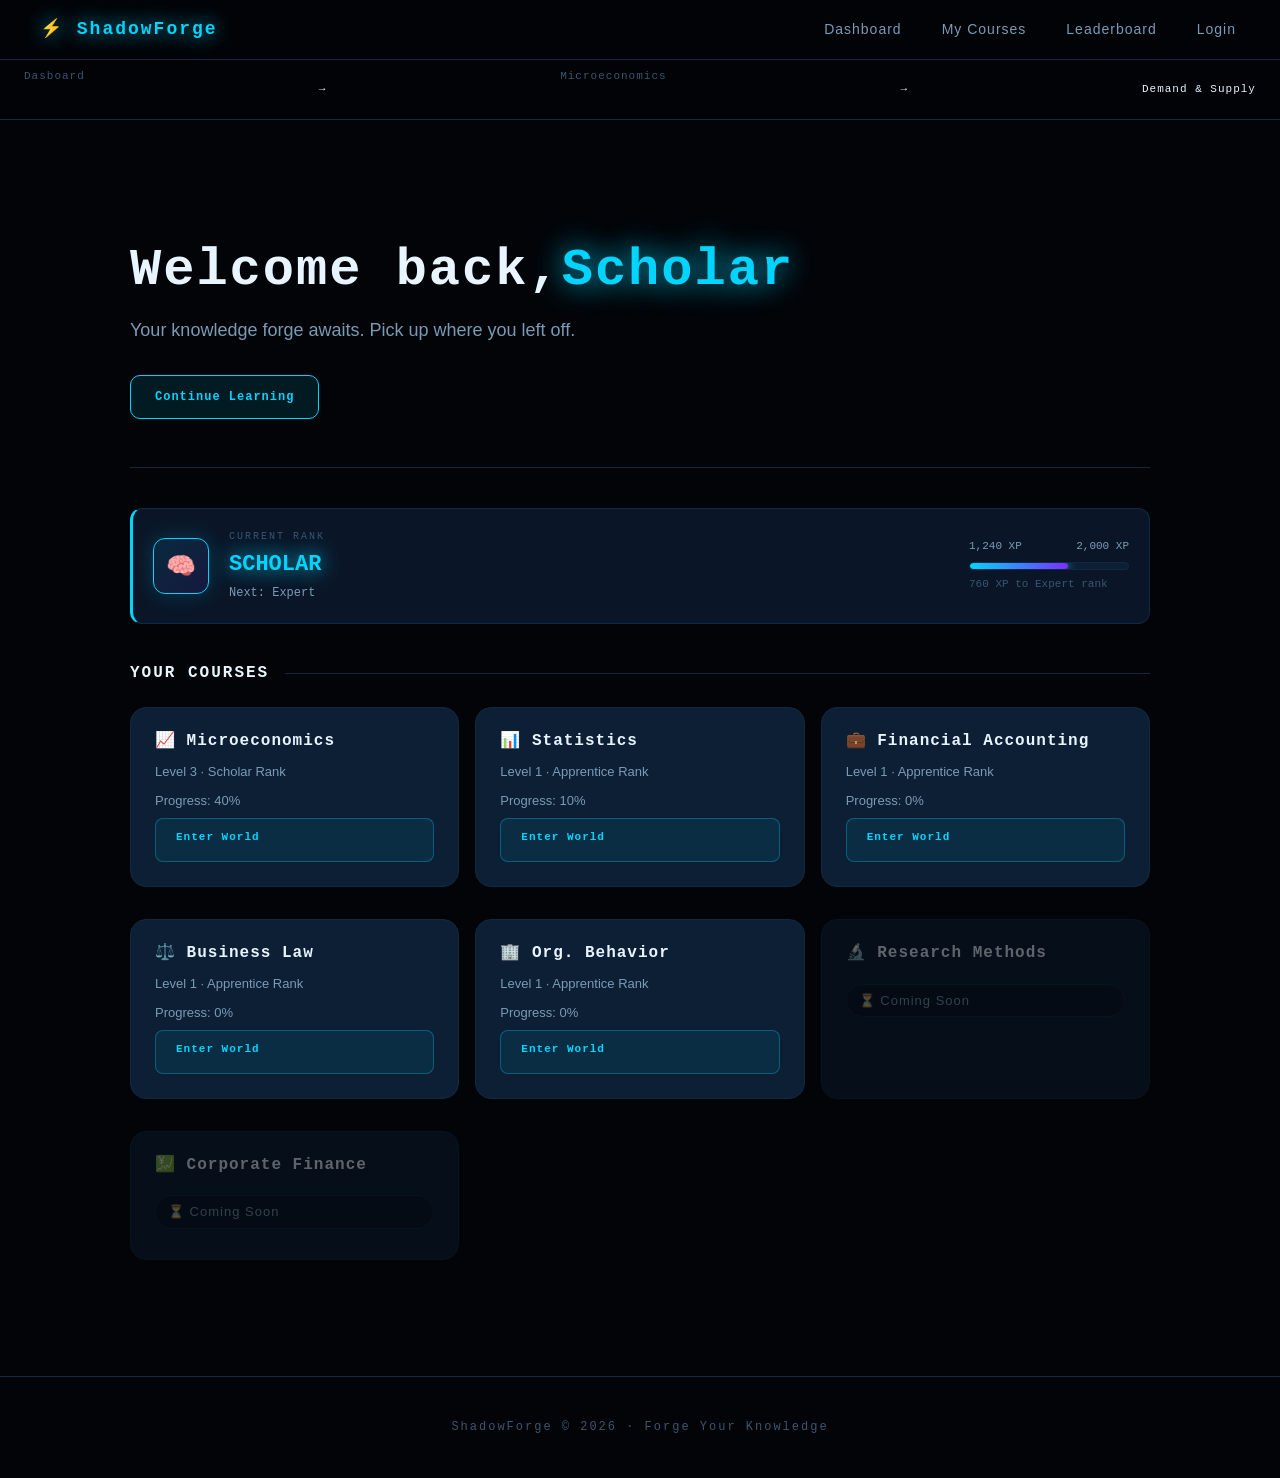
==== index.html @ 020b0cae "Day 15 - hamburger nav added to all main pages" ====
<!DOCTYPE html>
<html lang="en">

<head>
  <meta charset="UTF-8">
  <meta name="viewport" content="width=device-width, initial-scale=1.0">

  <!-- Page identity -->
  <title>Dashboard - ShadowForge</title>
  <meta name="description"
    content="ShadowForge - AI-powered gamified learning platform for university students. Earn XP,unlock topics, and master your subjects.">
  <meta name="author" content="King">

  <!-- Browser Styling -->
  <meta name="theme-color" content="#020408">
  <link rel="icon" type="image/x-icon" href="favicon.ico?v=2">

  <!-- Social Sharing -->
  <meta property="og:title" content="ShadowForge - Forge Your Knowledge">
  <meta property="og:description" content="AI-powered gamified learning platform for university students.">
  <meta property="og:type" content="website">
  <meta property="og:url" content="https://shadowforge.com">

  <meta property="twitter:card" content="summary_large_image">
  <meta property="twitter:title" content="ShadowForge - Forge Your Knowledge">
  <meta property="twitter:description" content="AI-powered gamified learning for university students">

  <!-- Stylesheet -->
  <link rel="stylesheet" href="css/style.css">

</head>

<body>

  <!-- Skip link - first thing in body, before nav -->
  <a href="#main-content" id="skip-link">Skip to main content</a>

  <!-- ===== NAVIGATION ===== -->
  <nav>
  <div id="logo">⚡ ShadowForge</div>

  <!-- Hamburger icon — visible on mobile only -->
  <div id="hamburger" aria-label="Open navigation menu">
    <span></span>
    <span></span>
    <span></span>
  </div>

  <!-- Nav links — hidden on mobile, visible on tablet+ -->
  <div id="nav-links">
    <a href="index.html">Dashboard</a>
    <a href="#">My Courses</a>
    <a href="leaderboard.html">Leaderboard</a>
    <a href="login.html">Login</a>
  </div>
</nav>
  <!-- ==== BREADCRUMB==== -->
  <nav id="breadcrumb">
    <a href="index.html">Dasboard</a>
    <span>→</span>
    <a href="#">Microeconomics</a>
    <span>→</span>
    <span>Demand & Supply</span>
  </nav>


  <!-- ===== MAIN CONTENT ===== -->
  <main id="main-content">

    <!-- Hero Section -->
    <section id="hero">
      <h1>Welcome back,<span>Scholar</span></h1>
      <p>Your knowledge forge awaits. Pick up where you left off.</p>
      <button>Continue Learning</button>
    </section>

    <!-- Add this inside <main> above the courses section -->
<div class="rank-card">
  <div class="rank-badge">🧠</div>
  <div class="rank-info">
    <div class="rank-label">Current Rank</div>
    <div class="rank-name">SCHOLAR</div>
    <div class="rank-next">Next: Expert</div>
  </div>
  <div class="xp-bar-wrap">
    <div class="xp-bar-label">
      <span>1,240 XP</span>
      <span>2,000 XP</span>
    </div>
    <div class="xp-bar">
      <div class="xp-fill" style="width: 62%"></div>
    </div>
    <div class="xp-hint">760 XP to Expert rank</div>
  </div>
</div>

    <!-- Courses Section -->
    <section id="courses">
  <div class="section-header">
    <h2>YOUR COURSES</h2>
    <div class="section-line"></div>
  </div>

  <div class="courses-grid">

    <div class="course-card" data-course-id="microeconomics">
      <h3>📈 Microeconomics</h3>
      <p>Level 3 · Scholar Rank</p>
      <p>Progress: 40%</p>
      <a href="topic.html">Enter World</a>
    </div>

    <div class="course-card" data-course-id="statistics">
      <h3>📊 Statistics</h3>
      <p>Level 1 · Apprentice Rank</p>
      <p>Progress: 10%</p>
      <a href="#">Enter World</a>
    </div>

    <div class="course-card" data-course-id="accounting">
      <h3>💼 Financial Accounting</h3>
      <p>Level 1 · Apprentice Rank</p>
      <p>Progress: 0%</p>
      <a href="#">Enter World</a>
    </div>

    <div class="course-card" data-course-id="law">
      <h3>⚖️ Business Law</h3>
      <p>Level 1 · Apprentice Rank</p>
      <p>Progress: 0%</p>
      <a href="#">Enter World</a>
    </div>

    <div class="course-card" data-course-id="org-behavior">
      <h3>🏢 Org. Behavior</h3>
      <p>Level 1 · Apprentice Rank</p>
      <p>Progress: 0%</p>
      <a href="#">Enter World</a>
    </div>

    <div class="course-card coming-soon">
      <h3>🔬 Research Methods</h3>
      <p class="coming-soon-badge">⏳ Coming Soon</p>
    </div>

    <div class="course-card coming-soon">
      <h3>💹 Corporate Finance</h3>
      <p class="coming-soon-badge">⏳ Coming Soon</p>
    </div>

  </div>
</section>

    

  </main>

  <!-- ===== FOOTER ===== -->
  <footer>
    <p>ShadowForge &copy; 2026 · Forge Your Knowledge</p>
  </footer>

</body>

</html>
---- css/style.css ----
/* ============================================
   SHADOWFORGE — MAIN STYLESHEET
   Cleaned Version
   ============================================ */


/* ── DESIGN TOKENS ── */
:root {

    /* Backgrounds */
    --bg-void: #020408;
    --bg-deep: #060d14;
    --bg-surface: #0a1628;
    --bg-card: #0d1f35;
    --bg-card-hover: #112540;


    /* Neon Accent Colors */
    --neon-cyan: #00d4ff;
    --neon-purple: #7b2fff;
    --neon-gold: #ffd700;
    --neon-green: #00ff88;
    --neon-red: #ff3366;


    /* Text Colors */
    --text-primary: #e8f4ff;
    --text-secondary: #7a9bb5;
    --text-dim: #3a5570;


    /* Borders */
    --border-dim: #0f2a40;


    /* Typography */
    --font-display: 'Orbitron', monospace;
    --font-body: 'Rajdhani', sans-serif;


    /* Spacing */
    --space-sm: 8px;
    --space-md: 16px;
    --space-lg: 24px;
    --space-xl: 40px;

}


/* ── RESET & BASE ── */

* {
    margin: 0;
    padding: 0;
    box-sizing: border-box;
}


html {
    scroll-behavior: smooth;
}


body {

    background: var(--bg-void);
    color: var(--text-primary);

    font-family: var(--font-body);
    font-size: 16px;

    line-height: 1.6;

    min-height: 100vh;

}


/* ── GOOGLE FONTS ── */

@import url('https://fonts.googleapis.com/css2?family=Orbitron:wght@400;600;700;900&family=Rajdhani:wght@300;400;500;600&display=swap'
);



/* ── TYPOGRAPHY ── */


h1,
h2,
h3,
h4,
h5,
h6 {

    font-family: var(--font-display);

    font-weight: 700;

    line-height: 1.2;

    color: var(--text-primary);

}


h1 {
    font-size: clamp(24px, 5vw, 42px);
}


h2 {
    font-size: clamp(18px, 4vw, 28px);
}


h3 {
    font-size: clamp(14px, 3vw, 20px);
}



p {

    color: var(--text-secondary);

    font-size: clamp(14px, 2.5vw, 16px);

    line-height: 1.8;

}



a {

    color: var(--neon-cyan);

    text-decoration: none;

    transition: opacity .2s ease;

}


a:hover {

    opacity: .8;

}





/* ── NAVIGATION FLEXBOX ── */


nav {

    display: flex;

    align-items: center;

    justify-content: space-between;


    padding: 0 var(--space-md);

    height: 60px;


    background: rgba(2, 4, 8, .95);

    backdrop-filter: blur(20px);


    border-bottom: 1px solid var(--border-dim);


    position: sticky;

    top: 0;

    z-index: 100;

}



#logo {

    font-family: var(--font-display);

    font-size: clamp(14px, 4vw, 18px);

    font-weight: 900;


    color: var(--neon-cyan);


    text-shadow: 0 0 20px var(--neon-cyan);


    letter-spacing: 2px;


    cursor: pointer;

}




#nav-links {

    display: flex;

    align-items: center;

    gap: var(--space-md);

}



#nav-links a {


    color: var(--text-secondary);


    font-family: var(--font-body);


    font-size: 14px;


    letter-spacing: 1px;


    transition: color .2s ease;

}



#nav-links a:hover {

    color: var(--neon-cyan);

}





/* ── MAIN LAYOUT ── */


main {

    max-width: 900px;

    margin: 0 auto;

    padding: var(--space-xl) var(--space-md);

}






/* ── HERO SECTION FLEXBOX ── */


#hero {


    display: flex;

    flex-direction: column;

    align-items: flex-start;


    padding: 60px 0 40px;


    border-bottom: 1px solid var(--border-dim);


    margin-bottom: 40px;


}



#hero h1 {


    font-size: clamp(28px, 6vw, 52px);


    font-weight: 900;


    margin-bottom: 12px;


    letter-spacing: 2px;


}



#hero h1 span {


    color: var(--neon-cyan);


    text-shadow: 0 0 30px var(--neon-cyan);


}



#hero p {


    font-size: clamp(15px, 3vw, 18px);


    color: var(--text-secondary);


    margin-bottom: 28px;


    max-width: 500px;


}

/* ── BUTTONS ── */


button,
.btn {

    display: inline-flex;

    align-items: center;

    justify-content: center;


    gap: var(--space-sm);


    background: rgba(0, 212, 255, 0.1);


    border: 1px solid var(--neon-cyan);


    border-radius: 10px;


    padding: 12px 24px;


    font-family: var(--font-display);


    font-size: clamp(10px, 2.5vw, 12px);


    font-weight: 700;


    color: var(--neon-cyan);


    cursor: pointer;


    letter-spacing: 1px;


    transition: all .25s ease;

}



button:hover,
.btn:hover {


    background: rgba(0, 212, 255, 0.2);


    box-shadow: 0 0 20px rgba(0, 212, 255, .3);


    transform: translateY(-2px);

}





/* ── COURSES SECTION ── */


#courses {


    margin-top: 40px;


}



.section-header {


    display: flex;


    align-items: center;


    gap: 16px;


    margin-bottom: 24px;


}



.section-header h2 {


    font-size: clamp(13px, 3vw, 16px);


    letter-spacing: 2px;


    white-space: nowrap;


    color: var(--text-primary);


}



.section-line {


    flex: 1;


    height: 1px;


    background: var(--border-dim);


}





/* ── COURSES GRID FLEXBOX ── */


.courses-grid {


    display: flex;


    flex-wrap: wrap;


    gap: 16px;


}





/* ── COURSE CARD ── */


.course-card {


    flex: 1;


    min-width: 260px;


    background: var(--bg-card);


    border: 1px solid var(--border-dim);


    border-radius: 16px;


    padding: 24px;


    margin-bottom: 16px;


    transition: all .3s ease;


    cursor: pointer;


    position: relative;


    overflow: hidden;


    display: flex;


    flex-direction: column;


}





/* Top glow line effect */


.course-card::before {


    content: '';


    position: absolute;


    top: 0;


    left: 0;


    right: 0;


    height: 2px;


    background: linear-gradient(90deg,

            transparent,

            var(--neon-cyan),

            transparent);


    opacity: 0;


    transition: opacity .3s ease;


}



.course-card:hover::before {


    opacity: 1;


}



.course-card:hover {


    background: var(--bg-card-hover);


    border-color: rgba(0, 212, 255, .4);


    transform: translateY(-4px);


    box-shadow:


        0 12px 40px rgba(0, 212, 255, .1),

        0 0 0 1px rgba(0, 212, 255, .1);


}




.course-card h3 {


    font-size: clamp(13px, 3vw, 16px);


    font-weight: 700;


    letter-spacing: 1px;


    margin-bottom: 8px;


    color: var(--text-primary);


}



.course-card p {


    font-size: 13px;


    color: var(--text-secondary);


    margin-bottom: 6px;


    font-family: var(--font-body);


}





/* Pushes button to bottom of card */


.course-card a {


    display: inline-block;


    margin-top: auto;


    padding: 10px 20px;


    background: rgba(0, 212, 255, .08);


    border: 1px solid rgba(0, 212, 255, .3);


    border-radius: 8px;


    font-family: var(--font-display);


    font-size: 11px;


    font-weight: 700;


    color: var(--neon-cyan);


    letter-spacing: 1px;


    transition: all .2s ease;


}



.course-card a:hover {


    background: rgba(0, 212, 255, .15);


    box-shadow: 0 0 15px rgba(0, 212, 255, .3);


}





/* ── COMING SOON CARD ── */


.course-card.coming-soon {


    opacity: .4;


    cursor: default;


    pointer-events: none;


}



.coming-soon-badge {


    display: inline-flex;


    align-items: center;


    gap: 6px;


    background: var(--bg-surface);


    border: 1px solid var(--border-dim);


    border-radius: 20px;


    padding: 4px 12px;


    font-size: 10px;


    font-family: var(--font-display);


    color: var(--text-dim);


    letter-spacing: 1px;


    margin-top: 12px;


}





/* ── SKIP LINK ── */


#skip-link {


    position: absolute;


    top: -100px;


    left: 0;


    background: var(--neon-cyan);


    color: var(--bg-void);


    padding: var(--space-sm) var(--space-md);


    font-weight: 700;


    z-index: 9999;


    transition: top .2s;


}



#skip-link:focus {


    top: 0;


}





/* ── BREADCRUMB FLEXBOX ── */


#breadcrumb {


    display: flex;


    align-items: center;


    gap: 8px;


    padding: 14px 24px;


    border-bottom: 1px solid var(--border-dim);


    font-size: 11px;


    font-family: var(--font-display);


    letter-spacing: 1px;


}



#breadcrumb a {


    color: var(--text-dim);


    transition: color .2s;


}



#breadcrumb a:hover {


    color: var(--neon-cyan);


}



#breadcrumb span {


    color: var(--text-primary);


}



/* ── FOOTER FLEXBOX ── */


footer {


    display: flex;


    align-items: center;


    justify-content: center;


    padding: 40px 24px;


    margin-top: 60px;


    border-top: 1px solid var(--border-dim);


}



footer p {


    font-size: 12px;


    color: var(--text-dim);


    font-family: var(--font-display);


    letter-spacing: 2px;


}





/* ── AUTH PAGES — LOGIN AND SIGNUP ── */


#auth-main {


    display: flex;


    align-items: center;


    justify-content: center;


    min-height: calc(100vh - 120px);


    padding: 40px 20px;


}





#login-box,
#signup-box {


    width: 100%;


    max-width: 420px;


    background: var(--bg-card);


    border: 1px solid var(--border-dim);


    border-radius: 20px;


    padding: 40px;


}





#login-heading,
#signup-heading {


    margin-bottom: 32px;


}





#login-heading h1,
#signup-heading h1 {


    font-size: clamp(20px, 4vw, 28px);


    margin-bottom: 8px;


}





/* ── FORM STRUCTURE ── */


.form-group {


    display: flex;


    flex-direction: column;


    gap: 6px;


    margin-bottom: 20px;


}





.form-group label {


    font-family: var(--font-display);


    font-size: 11px;


    letter-spacing: 1px;


    color: var(--text-secondary);


    text-transform: uppercase;


}





.form-group input,
.form-group select {


    background: var(--bg-surface);


    border: 1px solid var(--border-dim);


    border-radius: 8px;


    padding: 12px 16px;


    color: var(--text-primary);


    font-family: var(--font-body);


    font-size: 15px;


    transition: border-color .2s ease;


    width: 100%;


}





.form-group input:focus,
.form-group select:focus {


    outline: none;


    border-color: var(--neon-cyan);


    box-shadow: 0 0 0 3px rgba(0, 212, 255, .1);


}





.form-group input::placeholder {


    color: var(--text-dim);


}





#auth-switch {


    text-align: center;


    margin-top: 24px;


    font-size: 14px;


    color: var(--text-secondary);


}





/* ── LEADERBOARD PAGE HEADER ── */


#page-header {


    display: flex;


    flex-direction: column;


    gap: 8px;


    margin-bottom: 40px;


    padding-bottom: 24px;


    border-bottom: 1px solid var(--border-dim);


}





/* ── LEADERBOARD FILTERS ── */


#leaderboard-filters form {


    display: flex;


    align-items: flex-end;


    gap: 16px;


    flex-wrap: wrap;


    margin-bottom: 40px;


}








#leaderboard-filters .form-group {


    margin-bottom: 0;


}


/* ══════════════════════════════════════════
   TOPIC PAGE
══════════════════════════════════════════ */

/* Topic Header */
#topic-header {
    display: flex;
    flex-direction: column;
    gap: 8px;
    padding: 40px 0 24px;
    border-bottom: 1px solid var(--border-dim);
    margin-bottom: 32px;
}

#topic-header h1 {
    font-size: clamp(22px, 5vw, 36px);
    font-weight: 900;
    letter-spacing: 1px;
}

#topic-header p {
    color: var(--text-secondary);
    font-size: 15px;
}

/* XP Badge */
.xp-badge {
    display: inline-flex;
    align-items: center;
    gap: 6px;
    background: rgba(255, 215, 0, 0.1);
    border: 1px solid rgba(255, 215, 0, 0.3);
    border-radius: 20px;
    padding: 4px 14px;
    font-family: var(--font-display);
    font-size: 11px;
    color: var(--neon-gold);
    letter-spacing: 1px;
    width: fit-content;
}

/* Mode Tabs */
#mode-tabs {
    display: flex;
    gap: 4px;
    background: var(--bg-surface);
    border: 1px solid var(--border-dim);
    border-radius: 12px;
    padding: 4px;
    margin-bottom: 28px;
}

#mode-tabs button,
#mode-tabs a {
    flex: 1;
    padding: 10px 8px;
    border-radius: 8px;
    border: none;
    background: transparent;
    color: var(--text-secondary);
    font-family: var(--font-display);
    font-size: clamp(9px, 2.5vw, 11px);
    font-weight: 700;
    cursor: pointer;
    transition: all 0.25s ease;
    letter-spacing: 0.5px;
    text-transform: uppercase;
    text-align: center;
    text-decoration: none;
    display: flex;
    align-items: center;
    justify-content: center;
}

#mode-tabs button:hover,
#mode-tabs a:hover {
    color: var(--text-primary);
}

#mode-tabs button.active {
    background: var(--bg-card);
    color: var(--neon-cyan);
    box-shadow: 0 0 15px rgba(0, 212, 255, 0.15);
}

/* Story Mode */
#story-mode {
    display: flex;
    flex-direction: column;
    gap: 20px;
}

.story-card {
    background: var(--bg-card);
    border: 1px solid var(--border-dim);
    border-radius: 16px;
    padding: 28px;
    line-height: 1.9;
}

.story-scene {
    font-family: var(--font-display);
    font-size: 10px;
    color: var(--neon-purple);
    letter-spacing: 3px;
    text-transform: uppercase;
    margin-bottom: 14px;
}

.story-text {
    font-size: clamp(15px, 3vw, 17px);
    color: var(--text-primary);
    line-height: 1.9;
}

/* Exam Mode */
#exam-mode {
    display: flex;
    flex-direction: column;
    gap: 20px;
}

.exam-section {
    background: var(--bg-card);
    border: 1px solid var(--border-dim);
    border-radius: 16px;
    padding: 24px;
}

.exam-section h2 {
    font-size: 13px;
    color: var(--neon-cyan);
    letter-spacing: 2px;
    text-transform: uppercase;
    margin-bottom: 18px;
    padding-bottom: 12px;
    border-bottom: 1px solid var(--border-dim);
}

.definition-block {
    background: var(--bg-surface);
    border-left: 3px solid var(--neon-cyan);
    border-radius: 0 8px 8px 0;
    padding: 14px 16px;
    margin-bottom: 14px;
}

.definition-block dt {
    font-family: var(--font-display);
    font-size: 13px;
    font-weight: 700;
    color: var(--text-primary);
    margin-bottom: 6px;
}

.definition-block dd {
    font-size: 14px;
    color: var(--text-secondary);
    line-height: 1.7;
    margin-left: 0;
}

/* Topic Navigation */
#topic-navigation {
    display: flex;
    align-items: center;
    justify-content: space-between;
    padding: 24px 0;
    margin-top: 40px;
    border-top: 1px solid var(--border-dim);
}

#topic-navigation a {
    display: inline-flex;
    align-items: center;
    gap: 8px;
    font-family: var(--font-display);
    font-size: 11px;
    letter-spacing: 1px;
    color: var(--text-secondary);
    transition: color 0.2s;
}

#topic-navigation a:hover {
    color: var(--neon-cyan);
}

/* ══════════════════════════════════════════
   QUIZ PAGE
══════════════════════════════════════════ */

#quiz-header {
    display: flex;
    flex-direction: column;
    gap: 8px;
    padding: 40px 0 24px;
    border-bottom: 1px solid var(--border-dim);
    margin-bottom: 32px;
}

#quiz-header h1 {
    font-size: clamp(20px, 4vw, 32px);
    font-weight: 900;
}

#quiz-header p {
    color: var(--text-secondary);
    font-size: 14px;
    font-family: var(--font-display);
    letter-spacing: 1px;
}

/* Quiz Questions */
.quiz-question {
    background: var(--bg-card);
    border: 1px solid var(--border-dim);
    border-radius: 16px;
    padding: 24px;
    margin-bottom: 20px;
    display: flex;
    flex-direction: column;
    gap: 16px;
}

.quiz-question h2 {
    font-family: var(--font-display);
    font-size: 11px;
    color: var(--text-dim);
    letter-spacing: 2px;
    text-transform: uppercase;
}

.quiz-question p {
    font-size: clamp(15px, 3vw, 17px);
    color: var(--text-primary);
    font-weight: 600;
    line-height: 1.6;
}

/* Answer Options */
.answer-options {
    display: flex;
    flex-direction: column;
    gap: 10px;
}

.answer-options label {
    display: flex;
    align-items: center;
    gap: 12px;
    padding: 14px 18px;
    background: var(--bg-surface);
    border: 1px solid var(--border-dim);
    border-radius: 10px;
    cursor: pointer;
    font-size: 14px;
    color: var(--text-primary);
    transition: all 0.2s ease;
}

.answer-options label:hover {
    border-color: rgba(0, 212, 255, 0.4);
    background: var(--bg-card);
    color: var(--neon-cyan);
}

.answer-options input[type="radio"] {
    accent-color: var(--neon-cyan);
    width: 16px;
    height: 16px;
    flex-shrink: 0;
}

/* Quiz Actions */
#quiz-actions {
    display: flex;
    gap: 12px;
    flex-wrap: wrap;
    margin-top: 8px;
    margin-bottom: 32px;
}

#quiz-actions button {
    flex: 1;
    min-width: 140px;
}

/* Quiz Result */
#quiz-result {
    background: var(--bg-card);
    border: 1px solid var(--border-dim);
    border-radius: 16px;
    padding: 24px;
    text-align: center;
}

#quiz-result h2 {
    margin-bottom: 8px;
}

/* ══════════════════════════════════════════
   LEADERBOARD PAGE
══════════════════════════════════════════ */

/* Podium */
#podium {
    margin-bottom: 48px;
}

#podium h2 {
    font-size: clamp(13px, 3vw, 16px);
    letter-spacing: 2px;
    margin-bottom: 20px;
    color: var(--text-primary);
}

#podium-cards {
    display: flex;
    align-items: flex-end;
    justify-content: center;
    gap: 12px;
    flex-wrap: wrap;
}

.podium-card {
    background: var(--bg-card);
    border: 1px solid var(--border-dim);
    border-radius: 16px;
    padding: 24px 20px;
    text-align: center;
    flex: 1;
    min-width: 140px;
    max-width: 200px;
    display: flex;
    flex-direction: column;
    align-items: center;
    gap: 6px;
    transition: all 0.3s ease;
}

#first-place {
    border-color: rgba(255, 215, 0, 0.4);
    box-shadow: 0 0 30px rgba(255, 215, 0, 0.1);
    padding-top: 32px;
}

#second-place {
    border-color: rgba(192, 192, 192, 0.3);
}

#third-place {
    border-color: rgba(205, 127, 50, 0.3);
}

.podium-position {
    font-family: var(--font-display);
    font-size: 20px;
    margin-bottom: 4px;
}

.podium-card h3 {
    font-size: 14px;
    color: var(--text-primary);
}

.podium-university {
    font-size: 11px;
    color: var(--text-dim);
    font-family: var(--font-display);
    letter-spacing: 0.5px;
}

.podium-xp {
    font-family: var(--font-display);
    font-size: 13px;
    color: var(--neon-gold);
    margin-top: 4px;
}

.podium-rank {
    font-size: 11px;
    color: var(--text-secondary);
    font-family: var(--font-display);
    letter-spacing: 1px;
}

/* Leaderboard Table */
#leaderboard-table-section h2 {
    font-size: clamp(13px, 3vw, 16px);
    letter-spacing: 2px;
    margin-bottom: 20px;
}

#leaderboard-table {
    width: 100%;
    border-collapse: collapse;
    font-size: 14px;
}

#leaderboard-table caption {
    font-family: var(--font-display);
    font-size: 11px;
    color: var(--text-dim);
    letter-spacing: 2px;
    text-transform: uppercase;
    margin-bottom: 16px;
    text-align: left;
}

#leaderboard-table thead tr {
    border-bottom: 1px solid var(--border-dim);
}

#leaderboard-table th {
    font-family: var(--font-display);
    font-size: 10px;
    letter-spacing: 2px;
    text-transform: uppercase;
    color: var(--text-dim);
    padding: 12px 16px;
    text-align: left;
    font-weight: 600;
}

#leaderboard-table td {
    padding: 14px 16px;
    color: var(--text-secondary);
    border-bottom: 1px solid var(--border-dim);
    font-family: var(--font-body);
}

.leaderboard-row:hover td {
    background: var(--bg-card);
    color: var(--text-primary);
}

.top-three td {
    color: var(--text-primary);
}

.top-three:first-child td {
    color: var(--neon-gold);
}

/* Your Position */
#your-position {
    background: var(--bg-card);
    border: 1px solid var(--neon-cyan);
    border-radius: 16px;
    padding: 24px;
    margin-top: 32px;
    display: flex;
    flex-direction: column;
    gap: 8px;
}

#your-position h2 {
    font-size: 14px;
    letter-spacing: 1px;
}

#your-position a {
    margin-top: 8px;
    display: inline-flex;
    align-items: center;
    gap: 8px;
    font-family: var(--font-display);
    font-size: 11px;
    letter-spacing: 1px;
    width: fit-content;
}

/* ══════════════════════════════════════════
    CSS GRID — DASHBOARD
══════════════════════════════════════════ */

/* Main layout grid */
.dashboard-layout {
    display: grid;
    grid-template-columns: 1fr;
    gap: 0;
    min-height: 100vh;
}

/* Hero spans full width */
#hero {
    grid-column: 1 / -1;
}

/* Course grid — auto responsive */
.courses-grid {
    display: grid;
    grid-template-columns: repeat(auto-fill, minmax(260px, 1fr));
    gap: 16px;
    margin-top: 0;
}

/* ── RANK CARD ── */
.rank-card {
    display: grid;
    grid-template-columns: auto 1fr auto;
    align-items: center;
    gap: 20px;
    background: var(--bg-surface);
    border: 1px solid var(--border-dim);
    border-left: 3px solid var(--neon-cyan);
    border-radius: 12px;
    padding: 20px;
    margin-bottom: 32px;
}

.rank-badge {
    width: 56px;
    height: 56px;
    background: linear-gradient(135deg,
            rgba(0, 212, 255, 0.1),
            rgba(123, 47, 255, 0.1));
    border: 1px solid var(--neon-cyan);
    border-radius: 12px;
    display: flex;
    align-items: center;
    justify-content: center;
    font-size: 24px;
    box-shadow: 0 0 20px rgba(0, 212, 255, 0.2);
}

.rank-info {
    display: flex;
    flex-direction: column;
    gap: 2px;
}

.rank-label {
    font-family: var(--font-display);
    font-size: 10px;
    color: var(--text-dim);
    letter-spacing: 2px;
    text-transform: uppercase;
}

.rank-name {
    font-family: var(--font-display);
    font-size: 22px;
    font-weight: 700;
    color: var(--neon-cyan);
    text-shadow: 0 0 20px var(--neon-cyan);
}

.rank-next {
    font-size: 12px;
    color: var(--text-secondary);
    font-family: var(--font-display);
}

/* XP Bar */
.xp-bar-wrap {
    display: flex;
    flex-direction: column;
    gap: 6px;
    min-width: 160px;
}

.xp-bar-label {
    display: flex;
    justify-content: space-between;
    font-family: var(--font-display);
    font-size: 11px;
    color: var(--text-secondary);
}

.xp-bar {
    height: 8px;
    background: var(--bg-card);
    border-radius: 4px;
    overflow: hidden;
    border: 1px solid var(--border-dim);
}

.xp-fill {
    height: 100%;
    background: linear-gradient(90deg,
            var(--neon-cyan),
            var(--neon-purple));
    border-radius: 4px;
    box-shadow: 0 0 10px var(--neon-cyan);
    transition: width 1s ease;
}

.xp-hint {
    font-size: 11px;
    color: var(--text-dim);
    font-family: var(--font-display);
}

/* ══════════════════════════════════════════
    TOPIC JOURNEY MAP
══════════════════════════════════════════ */

.subject-header {
    padding: 40px 0 24px;
    border-bottom: 1px solid var(--border-dim);
    margin-bottom: 32px;
}

.subject-header h1 {
    font-size: clamp(22px, 5vw, 36px);
    margin-bottom: 8px;
}

.subject-header p {
    color: var(--text-secondary);
    font-size: 15px;
    margin-bottom: 16px;
}

.subject-stats {
    display: flex;
    gap: 20px;
    flex-wrap: wrap;
}

.stat-item {
    display: flex;
    align-items: center;
    gap: 8px;
    font-family: var(--font-display);
    font-size: 11px;
    color: var(--text-secondary);
    letter-spacing: 1px;
}

.stat-dot {
    width: 8px;
    height: 8px;
    border-radius: 50%;
    flex-shrink: 0;
}

/* Topic Path */
.topic-path {
    display: grid;
    grid-template-columns: 1fr;
    max-width: 560px;
    margin: 0 auto;
}

.topic-node-wrap {
    display: flex;
    flex-direction: column;
    align-items: center;
}

/* Connector line between nodes */
.connector {
    width: 2px;
    height: 28px;
    background: linear-gradient(180deg,
            var(--neon-cyan),
            var(--border-dim));
}

.connector.locked {
    background: var(--border-dim);
}

/* Topic Node */
.topic-node {
    width: 100%;
    background: var(--bg-card);
    border: 1px solid var(--border-dim);
    border-radius: 16px;
    padding: 18px 20px;
    display: grid;
    grid-template-columns: auto 1fr auto;
    align-items: center;
    gap: 14px;
    cursor: pointer;
    transition: all 0.3s ease;
    text-decoration: none;
}

.topic-node:hover:not(.locked-node) {
    border-color: rgba(0, 212, 255, 0.4);
    background: var(--bg-card-hover);
    transform: translateX(4px);
}

.topic-node.active-node {
    border-color: var(--neon-cyan);
    background: var(--bg-card-hover);
    box-shadow:
        0 0 25px rgba(0, 212, 255, 0.2),
        inset 0 0 25px rgba(0, 212, 255, 0.05);
}

.topic-node.completed-node {
    border-color: rgba(0, 255, 136, 0.3);
}

.topic-node.locked-node {
    opacity: 0.4;
    cursor: default;
    pointer-events: none;
}

/* Node Icon */
.node-icon {
    width: 42px;
    height: 42px;
    border-radius: 10px;
    display: flex;
    align-items: center;
    justify-content: center;
    font-size: 18px;
    flex-shrink: 0;
}

.node-icon.done {
    background: rgba(0, 255, 136, 0.1);
    border: 1px solid rgba(0, 255, 136, 0.3);
}

.node-icon.active {
    background: rgba(0, 212, 255, 0.1);
    border: 1px solid var(--neon-cyan);
    animation: nodePulse 2s infinite;
}

.node-icon.locked {
    background: var(--bg-surface);
    border: 1px solid var(--border-dim);
}

@keyframes nodePulse {

    0%,
    100% {
        box-shadow: 0 0 8px rgba(0, 212, 255, 0.4);
    }

    50% {
        box-shadow: 0 0 20px rgba(0, 212, 255, 0.8);
    }
}

/* Node Info */
.node-info {
    display: flex;
    flex-direction: column;
    gap: 3px;
}

.node-title {
    font-family: var(--font-display);
    font-size: clamp(11px, 2.5vw, 13px);
    font-weight: 700;
    color: var(--text-primary);
    letter-spacing: 0.5px;
}

.active-node .node-title {
    color: var(--neon-cyan);
}

.node-meta {
    font-size: 12px;
    color: var(--text-secondary);
    font-family: var(--font-display);
    letter-spacing: 0.5px;
}

/* Node XP Badge */
.node-xp {
    font-family: var(--font-display);
    font-size: 11px;
    color: var(--neon-gold);
    background: rgba(255, 215, 0, 0.08);
    border: 1px solid rgba(255, 215, 0, 0.2);
    border-radius: 10px;
    padding: 3px 10px;
    white-space: nowrap;
    flex-shrink: 0;
}

/* ══════════════════════════════════════════
   RESPONSIVE DESIGN — MOBILE FIRST
   Day 15
══════════════════════════════════════════ */

/* ── MOBILE BASE — default for all screens ── */

/* Nav mobile */
#nav-links {
    display: none;
}

#hamburger {
    display: flex;
    flex-direction: column;
    gap: 5px;
    cursor: pointer;
    padding: 8px;
}

#hamburger span {
    display: block;
    width: 24px;
    height: 2px;
    background: var(--neon-cyan);
    border-radius: 2px;
    transition: all 0.3s ease;
}

/* Mobile nav open state — JavaScript adds this class */
#nav-links.open {
    display: flex;
    flex-direction: column;
    position: absolute;
    top: 60px;
    left: 0;
    right: 0;
    background: rgba(2, 4, 8, 0.98);
    backdrop-filter: blur(20px);
    border-bottom: 1px solid var(--border-dim);
    padding: 20px;
    gap: 16px;
    z-index: 99;
}

/* Rank card — stack on mobile */
.rank-card {
    grid-template-columns: auto 1fr;
    grid-template-rows: auto auto;
}

.xp-bar-wrap {
    grid-column: 1 / -1;
}

/* Main padding — tighter on mobile */
main {
    padding: var(--space-lg) var(--space-md);
}

/* Hero — tighter on mobile */
#hero {
    padding: 40px 0 28px;
}

/* Login and signup boxes — full width on mobile */
#login-box,
#signup-box {
    padding: 28px 20px;
}

/* Leaderboard table — scrollable on mobile */
#leaderboard-table-section {
    overflow-x: auto;
    -webkit-overflow-scrolling: touch;
}

#leaderboard-table {
    min-width: 600px;
}

/* Podium cards — stack on mobile */
#podium-cards {
    align-items: stretch;
}

.podium-card {
    max-width: 100%;
}

#first-place {
    padding-top: 24px;
    order: -1;
}

/* Quiz actions — stack on mobile */
#quiz-actions {
    flex-direction: column;
}

/* Topic node — adjust padding on mobile */
.topic-node {
    padding: 14px 16px;
    gap: 12px;
}

.node-icon {
    width: 36px;
    height: 36px;
    font-size: 16px;
}

/* ── TABLET — 600px and above ── */
@media (min-width: 600px) {

    /* Show nav links, hide hamburger */
    #nav-links {
        display: flex;
    }

    #hamburger {
        display: none;
    }

    /* Nav padding */
    nav {
        padding: 0 32px;
    }

    /* Main padding */
    main {
        padding: var(--space-xl) var(--space-lg);
    }

    /* Rank card — back to three columns */
    .rank-card {
        grid-template-columns: auto 1fr auto;
        grid-template-rows: auto;
    }

    .xp-bar-wrap {
        grid-column: auto;
    }

    /* Login box — more padding */
    #login-box,
    #signup-box {
        padding: 40px;
    }

    /* Podium first place back to center */
    #first-place {
        order: 0;
        padding-top: 32px;
    }

    /* Quiz actions side by side */
    #quiz-actions {
        flex-direction: row;
    }

    /* Hero padding */
    #hero {
        padding: 60px 0 40px;
    }

}

/* ── DESKTOP — 900px and above ── */
@media (min-width: 900px) {

    /* Nav padding */
    nav {
        padding: 0 40px;
    }

    /* Main max width and padding */
    main {
        padding: var(--space-xl) var(--space-xl);
        max-width: 960px;
        margin: 0 auto;
    }

    /* Larger nav links gap */
    #nav-links {
        gap: 32px;
    }

    /* Topic path wider on desktop */
    .topic-path {
        max-width: 600px;
    }

    /* Leaderboard table — no scroll needed */
    #leaderboard-table {
        min-width: unset;
    }

    /* Bigger hero */
    #hero {
        padding: 80px 0 48px;
    }

}

/* ── LARGE DESKTOP — 1200px and above ── */
@media (min-width: 1200px) {

    main {
        max-width: 1100px;
    }

    .courses-grid {
        grid-template-columns: repeat(auto-fill, minmax(280px, 1fr));
    }

}

/* Ensure all interactive elements meet touch target minimum */
button,
a,
input,
select,
label {
    min-height: 44px;
}

/* Nav links specifically */
#nav-links a {
    padding: 10px 4px;
    min-height: 44px;
    display: flex;
    align-items: center;
}

/* ── FIELDSET AND LEGEND ── */
fieldset {
    border: 1px solid var(--border-dim);
    border-radius: 12px;
    padding: 20px;
    margin-bottom: 24px;
}

legend {
    font-family: var(--font-display);
    font-size: 11px;
    color: var(--neon-cyan);
    letter-spacing: 2px;
    text-transform: uppercase;
    padding: 0 8px;
}

/* ── CHECKBOXES ── */
input[type="checkbox"] {
    width: 16px;
    height: 16px;
    min-height: unset;
    accent-color: var(--neon-cyan);
    cursor: pointer;
    flex-shrink: 0;
    margin: 0;
}

#remember-label,
#terms-label {
    display: flex;
    align-items: center;
    gap: 10px;
    font-size: 14px;
    color: var(--text-secondary);
    cursor: pointer;
    min-height: unset;
}


/* ── CHECKBOX ROWS ── */
#remember-row,
#terms-row {
    margin-bottom: 24px;
}

#remember-row label,
#terms-row label {
    min-height: unset;
}
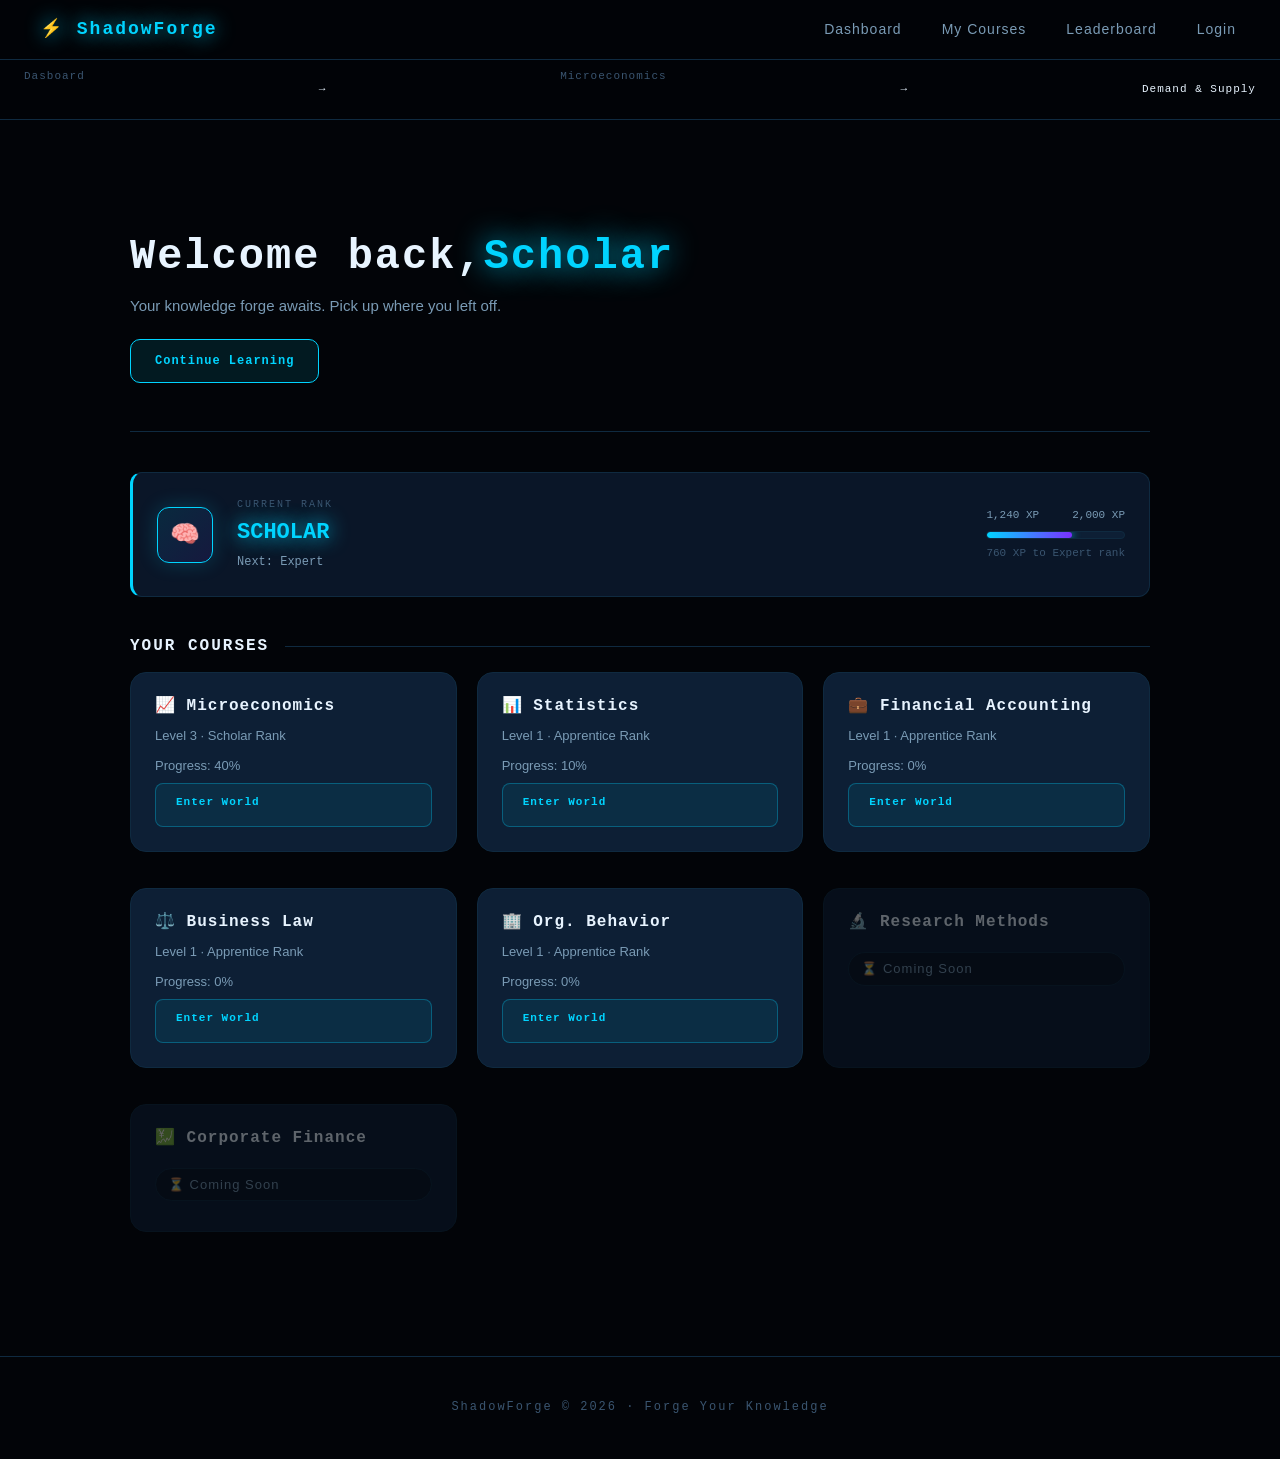
==== commit 753c21a9: "Day 16 - responsive polish complete, cross-device QA done" ====
--- a/index.html
+++ b/index.html
@@ -61,8 +61,10 @@
     <a href="#">Microeconomics</a>
     <span>→</span>
     <span>Demand & Supply</span>
+    
   </nav>
 
+ 
 
   <!-- ===== MAIN CONTENT ===== -->
   <main id="main-content">
--- a/css/style.css
+++ b/css/style.css
@@ -72,6 +72,8 @@
     line-height: 1.6;
 
     min-height: 100vh;
+
+    
 
 }
 
@@ -2329,4 +2331,415 @@
 #remember-row label,
 #terms-row label {
     min-height: unset;
+}
+
+/* ══════════════════════════════════════════
+   DAY 16 — RESPONSIVE POLISH
+══════════════════════════════════════════ */
+
+/* ── GLOBAL FIXES ── */
+* {
+    overflow-wrap: break-word;
+    word-wrap: break-word;
+}
+
+body {
+    overflow-x: hidden;
+}
+
+img {
+    max-width: 100%;
+    height: auto;
+    display: block;
+}
+
+/* ── MOBILE POLISH — 0 to 599px ── */
+
+/* Tighter main padding on small phones */
+main {
+    padding: 20px 16px;
+}
+
+/* Hero section mobile */
+#hero {
+    padding: 32px 0 24px;
+}
+
+#hero h1 {
+    font-size: clamp(22px, 7vw, 42px);
+    margin-bottom: 10px;
+}
+
+#hero p {
+    font-size: 15px;
+    margin-bottom: 20px;
+}
+
+/* Course cards — single column on mobile */
+.courses-grid {
+    grid-template-columns: 1fr;
+    gap: 12px;
+}
+
+.course-card {
+    padding: 18px;
+    min-width: unset;
+}
+
+/* Rank card — stack properly on mobile */
+.rank-card {
+    grid-template-columns: auto 1fr;
+    grid-template-rows: auto auto;
+    gap: 14px;
+    padding: 16px;
+}
+
+.rank-badge {
+    width: 48px;
+    height: 48px;
+    font-size: 20px;
+}
+
+.rank-name {
+    font-size: 18px;
+}
+
+.xp-bar-wrap {
+    grid-column: 1 / -1;
+    min-width: unset;
+}
+
+/* Section header on mobile */
+.section-header {
+    margin-bottom: 16px;
+}
+
+/* Mode tabs on mobile */
+#mode-tabs {
+    gap: 2px;
+    padding: 3px;
+}
+
+#mode-tabs button,
+#mode-tabs a {
+    padding: 8px 4px;
+    font-size: 9px;
+    letter-spacing: 0;
+}
+
+/* Story card mobile */
+.story-card {
+    padding: 20px 16px;
+}
+
+.story-text {
+    font-size: 15px;
+}
+
+/* Quiz options mobile */
+.answer-options label {
+    padding: 12px 14px;
+    font-size: 13px;
+}
+
+/* Topic node mobile */
+.topic-node {
+    padding: 12px 14px;
+    gap: 10px;
+}
+
+.node-title {
+    font-size: 12px;
+}
+
+.node-xp {
+    font-size: 10px;
+    padding: 2px 8px;
+}
+
+/* Podium mobile — stack vertically */
+#podium-cards {
+    flex-direction: column;
+    align-items: stretch;
+    gap: 10px;
+}
+
+.podium-card {
+    max-width: 100%;
+    flex-direction: row;
+    justify-content: space-between;
+    padding: 16px 20px;
+    text-align: left;
+}
+
+#first-place {
+    padding-top: 16px;
+    order: -1;
+    border-color: rgba(255, 215, 0, 0.4);
+}
+
+/* Auth pages mobile */
+#auth-main {
+    align-items: flex-start;
+    padding: 24px 16px;
+}
+
+#login-box,
+#signup-box {
+    padding: 24px 16px;
+    border-radius: 16px;
+}
+
+#login-heading h1,
+#signup-heading h1 {
+    font-size: 22px;
+}
+
+/* Leaderboard mobile */
+#leaderboard-table-section {
+    overflow-x: auto;
+    -webkit-overflow-scrolling: touch;
+    margin: 0 -16px;
+    padding: 0 16px;
+}
+
+#leaderboard-table {
+    min-width: 580px;
+}
+
+#leaderboard-table th,
+#leaderboard-table td {
+    padding: 10px 12px;
+    font-size: 12px;
+}
+
+/* Your position card mobile */
+#your-position {
+    padding: 18px;
+}
+
+/* Page header mobile */
+#page-header {
+    padding: 24px 0 20px;
+    margin-bottom: 24px;
+}
+
+#page-header h1 {
+    font-size: clamp(20px, 5vw, 32px);
+}
+
+/* Filter form mobile */
+#leaderboard-filters form {
+    flex-direction: column;
+    gap: 12px;
+}
+
+#leaderboard-filters .form-group {
+    width: 100%;
+}
+
+#leaderboard-filters select {
+    width: 100%;
+}
+
+/* Quiz header mobile */
+#quiz-header {
+    padding: 24px 0 20px;
+    margin-bottom: 24px;
+}
+
+/* Quiz question mobile */
+.quiz-question {
+    padding: 18px 16px;
+}
+
+/* Quiz actions mobile */
+#quiz-actions {
+    flex-direction: column;
+}
+
+#quiz-actions button {
+    width: 100%;
+}
+
+/* Subject header mobile */
+.subject-header {
+    padding: 24px 0 20px;
+    margin-bottom: 24px;
+}
+
+.subject-stats {
+    gap: 12px;
+}
+
+/* Connector line mobile */
+.connector {
+    height: 20px;
+}
+
+/* ── TABLET POLISH — 600px and above ── */
+@media (min-width: 600px) {
+
+    main {
+        padding: 32px 24px;
+    }
+
+    #hero {
+        padding: 48px 0 32px;
+    }
+
+    .courses-grid {
+        grid-template-columns: repeat(2, 1fr);
+        gap: 16px;
+    }
+
+    .course-card {
+        padding: 22px;
+    }
+
+    .rank-card {
+        grid-template-columns: auto 1fr auto;
+        grid-template-rows: auto;
+        padding: 20px;
+    }
+
+    .xp-bar-wrap {
+        grid-column: auto;
+    }
+
+    #podium-cards {
+        flex-direction: row;
+        align-items: flex-end;
+    }
+
+    .podium-card {
+        flex-direction: column;
+        text-align: center;
+        justify-content: center;
+        max-width: 200px;
+    }
+
+    #first-place {
+        padding-top: 32px;
+        order: 0;
+    }
+
+    #auth-main {
+        align-items: center;
+        padding: 40px 24px;
+    }
+
+    #login-box,
+    #signup-box {
+        padding: 40px;
+    }
+
+    #quiz-actions {
+        flex-direction: row;
+    }
+
+    #quiz-actions button {
+        width: auto;
+        flex: 1;
+    }
+
+    #leaderboard-filters form {
+        flex-direction: row;
+        align-items: flex-end;
+    }
+
+    #leaderboard-table {
+        min-width: unset;
+    }
+
+    #leaderboard-table-section {
+        margin: 0;
+        padding: 0;
+    }
+
+    #mode-tabs button,
+    #mode-tabs a {
+        font-size: 11px;
+        padding: 10px 8px;
+        letter-spacing: 0.5px;
+    }
+
+}
+
+/* ── DESKTOP POLISH — 900px and above ── */
+@media (min-width: 900px) {
+
+    main {
+        padding: 48px 40px;
+        max-width: 960px;
+        margin: 0 auto;
+    }
+
+    #hero {
+        padding: 64px 0 48px;
+    }
+
+    .courses-grid {
+        grid-template-columns: repeat(auto-fill, minmax(260px, 1fr));
+        gap: 20px;
+    }
+
+    .course-card {
+        padding: 24px;
+    }
+
+    .rank-card {
+        padding: 24px;
+        gap: 24px;
+    }
+
+    .rank-badge {
+        width: 56px;
+        height: 56px;
+        font-size: 24px;
+    }
+
+    .rank-name {
+        font-size: 22px;
+    }
+
+    .story-card {
+        padding: 32px;
+    }
+
+    .story-text {
+        font-size: 17px;
+    }
+
+    .topic-node {
+        padding: 18px 22px;
+        gap: 16px;
+    }
+
+    .node-title {
+        font-size: 14px;
+    }
+
+    .quiz-question {
+        padding: 28px;
+    }
+
+    .answer-options label {
+        padding: 14px 18px;
+        font-size: 14px;
+    }
+
+}
+
+/* ── LARGE DESKTOP — 1200px and above ── */
+@media (min-width: 1200px) {
+
+    main {
+        max-width: 1100px;
+    }
+
+    .courses-grid {
+        grid-template-columns: repeat(auto-fill, minmax(280px, 1fr));
+    }
+
 }
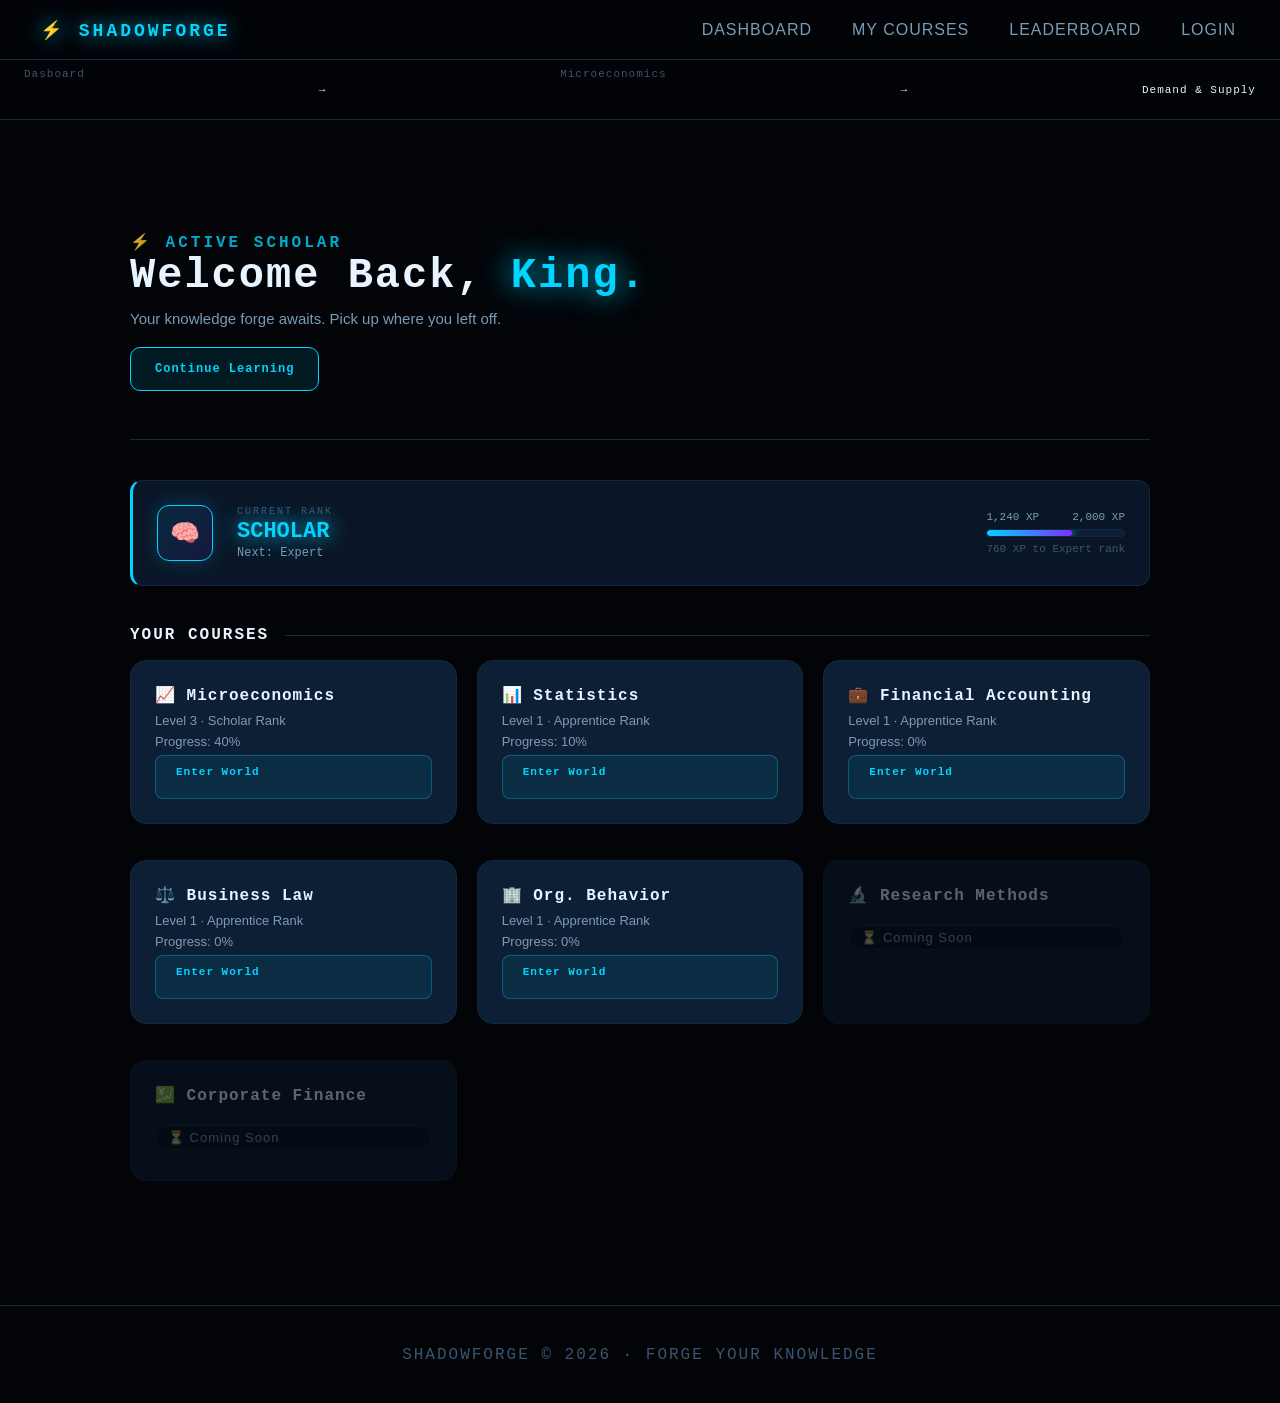
==== commit ef842090: "Day 17 - full typography system, type scale,text classes" ====
--- a/index.html
+++ b/index.html
@@ -71,10 +71,11 @@
 
     <!-- Hero Section -->
     <section id="hero">
-      <h1>Welcome back,<span>Scholar</span></h1>
-      <p>Your knowledge forge awaits. Pick up where you left off.</p>
-      <button>Continue Learning</button>
-    </section>
+  <div class="text-eyebrow">⚡ Active Scholar</div>
+  <h1>Welcome Back, <span class="text-neon">King.</span></h1>
+  <p>Your knowledge forge awaits. Pick up where you left off.</p>
+  <button>Continue Learning</button>
+</section>
 
     <!-- Add this inside <main> above the courses section -->
 <div class="rank-card">
--- a/css/style.css
+++ b/css/style.css
@@ -44,6 +44,28 @@
     --space-lg: 24px;
     --space-xl: 40px;
 
+    :root {
+        /* existing variables stay */
+
+        /* ── TYPE SCALE ── */
+        --text-xs: 11px;
+        --text-sm: 13px;
+        --text-base: 15px;
+        --text-md: 17px;
+        --text-lg: 20px;
+        --text-xl: 24px;
+        --text-2xl: 32px;
+        --text-3xl: 42px;
+        --text-4xl: 56px;
+
+        /* ── LINE HEIGHTS ── */
+        --leading-tight: 1.1;
+        --leading-snug: 1.3;
+        --leading-normal: 1.6;
+        --leading-relaxed: 1.8;
+        --leading-loose: 2.0;
+    }
+
 }
 
 
@@ -73,7 +95,7 @@
 
     min-height: 100vh;
 
-    
+
 
 }
 
@@ -2742,4 +2764,269 @@
         grid-template-columns: repeat(auto-fill, minmax(280px, 1fr));
     }
 
+}
+
+
+/* ── AUTH PAGES ALWAYS VISIBLE ── */
+#auth-main {
+    display: flex !important;
+    align-items: center;
+    justify-content: center;
+    min-height: calc(100vh - 120px);
+    padding: 24px 16px;
+}
+
+#login-box,
+#signup-box {
+    display: block !important;
+    width: 100%;
+    max-width: 420px;
+}
+
+#leaderboard-table-section {
+    display: block !important;
+}
+
+/* ══════════════════════════════════════════
+   DAY 17 — TYPOGRAPHY SYSTEM
+══════════════════════════════════════════ */
+
+/* ── BASE TYPOGRAPHY ── */
+body {
+    font-family: var(--font-body);
+    font-size: var(--text-base);
+    line-height: var(--leading-relaxed);
+    color: var(--text-primary);
+    -webkit-font-smoothing: antialiased;
+    -moz-osx-font-smoothing: grayscale;
+}
+
+/* ── HEADING SYSTEM ── */
+h1 {
+    font-family: var(--font-display);
+    font-size: clamp(var(--text-2xl), 6vw, var(--text-3xl));
+    font-weight: 900;
+    line-height: var(--leading-tight);
+    letter-spacing: -0.5px;
+    color: var(--text-primary);
+}
+
+h2 {
+    font-family: var(--font-display);
+    font-size: clamp(var(--text-lg), 4vw, var(--text-xl));
+    font-weight: 700;
+    line-height: var(--leading-snug);
+    letter-spacing: 0.5px;
+    color: var(--text-primary);
+}
+
+h3 {
+    font-family: var(--font-display);
+    font-size: clamp(var(--text-sm), 3vw, var(--text-lg));
+    font-weight: 700;
+    line-height: var(--leading-snug);
+    letter-spacing: 0.5px;
+    color: var(--text-primary);
+}
+
+/* ── BODY TEXT ── */
+p {
+    font-family: var(--font-body);
+    font-size: clamp(var(--text-base), 2.5vw, var(--text-md));
+    line-height: var(--leading-relaxed);
+    color: var(--text-secondary);
+}
+
+/* ── UTILITY TEXT CLASSES ── */
+
+/* Eyebrow — small label above headings */
+.text-eyebrow {
+    font-family: var(--font-display);
+    font-size: var(--text-xs);
+    font-weight: 600;
+    letter-spacing: 3px;
+    text-transform: uppercase;
+    color: var(--neon-cyan);
+    opacity: 0.8;
+}
+
+/* Display — hero level heading */
+.text-display {
+    font-family: var(--font-display);
+    font-size: clamp(var(--text-3xl), 8vw, var(--text-4xl));
+    font-weight: 900;
+    line-height: var(--leading-tight);
+    letter-spacing: -1px;
+}
+
+/* Neon glow text */
+.text-neon {
+    color: var(--neon-cyan);
+    text-shadow:
+        0 0 10px var(--neon-cyan),
+        0 0 30px rgba(0, 212, 255, 0.4);
+}
+
+/* Gradient text */
+.text-gradient {
+    background: linear-gradient(135deg,
+            var(--neon-cyan) 0%,
+            var(--neon-purple) 100%);
+    -webkit-background-clip: text;
+    -webkit-text-fill-color: transparent;
+    background-clip: text;
+}
+
+/* Mono — for stats and numbers */
+.text-mono {
+    font-family: var(--font-mono);
+    font-size: var(--text-sm);
+    letter-spacing: 1px;
+}
+
+/* Dim — secondary information */
+.text-dim {
+    color: var(--text-dim);
+    font-size: var(--text-sm);
+}
+
+/* Label — UI labels */
+.text-label {
+    font-family: var(--font-display);
+    font-size: var(--text-xs);
+    font-weight: 600;
+    letter-spacing: 2px;
+    text-transform: uppercase;
+    color: var(--text-secondary);
+}
+
+/* Truncate long text */
+.text-truncate {
+    white-space: nowrap;
+    overflow: hidden;
+    text-overflow: ellipsis;
+}
+
+/* ── STORY MODE TYPOGRAPHY ── */
+.story-text {
+    font-family: var(--font-body);
+    font-size: clamp(15px, 3vw, 18px);
+    line-height: var(--leading-loose);
+    color: var(--text-primary);
+}
+
+.story-text .emphasis {
+    color: var(--neon-cyan);
+    font-weight: 600;
+}
+
+.story-text .funny {
+    color: var(--neon-gold);
+    font-style: italic;
+}
+
+.story-text .dramatic {
+    color: var(--neon-red);
+    font-weight: 700;
+    letter-spacing: 1px;
+}
+
+.story-scene {
+    font-family: var(--font-display);
+    font-size: var(--text-xs);
+    color: var(--neon-purple);
+    letter-spacing: 4px;
+    text-transform: uppercase;
+    margin-bottom: 16px;
+    opacity: 0.9;
+}
+
+/* ── EXAM MODE TYPOGRAPHY ── */
+.definition-term {
+    font-family: var(--font-display);
+    font-size: var(--text-sm);
+    font-weight: 700;
+    color: var(--text-primary);
+    letter-spacing: 0.5px;
+    margin-bottom: 6px;
+}
+
+.definition-text {
+    font-family: var(--font-body);
+    font-size: var(--text-base);
+    line-height: var(--leading-relaxed);
+    color: var(--text-secondary);
+}
+
+.key-point {
+    font-family: var(--font-body);
+    font-size: var(--text-base);
+    color: var(--text-secondary);
+    line-height: var(--leading-relaxed);
+    padding: 10px 0;
+    border-bottom: 1px solid var(--border-dim);
+    display: flex;
+    align-items: flex-start;
+    gap: 10px;
+}
+
+.key-point::before {
+    content: '▸';
+    color: var(--neon-cyan);
+    flex-shrink: 0;
+    margin-top: 2px;
+}
+
+.key-point:last-child {
+    border-bottom: none;
+}
+
+/* ── QUIZ MODE TYPOGRAPHY ── */
+.quiz-question-text {
+    font-family: var(--font-body);
+    font-size: clamp(15px, 3vw, 17px);
+    font-weight: 600;
+    color: var(--text-primary);
+    line-height: var(--leading-normal);
+}
+
+.quiz-option-text {
+    font-family: var(--font-body);
+    font-size: var(--text-base);
+    color: var(--text-primary);
+    line-height: var(--leading-normal);
+}
+
+/* ── NAVIGATION TYPOGRAPHY ── */
+#logo {
+    font-family: var(--font-display);
+    font-size: clamp(14px, 4vw, 18px);
+    font-weight: 900;
+    letter-spacing: 3px;
+    color: var(--neon-cyan);
+    text-shadow: 0 0 20px var(--neon-cyan);
+    text-transform: uppercase;
+}
+
+#nav-links a {
+    font-family: var(--font-body);
+    font-size: var(--text-sm);
+    font-weight: 500;
+    letter-spacing: 1px;
+    color: var(--text-secondary);
+    text-transform: uppercase;
+    transition: color 0.2s ease;
+}
+
+#nav-links a:hover {
+    color: var(--neon-cyan);
+}
+
+/* ── FOOTER TYPOGRAPHY ── */
+footer p {
+    font-family: var(--font-display);
+    font-size: var(--text-xs);
+    letter-spacing: 2px;
+    color: var(--text-dim);
+    text-transform: uppercase;
 }
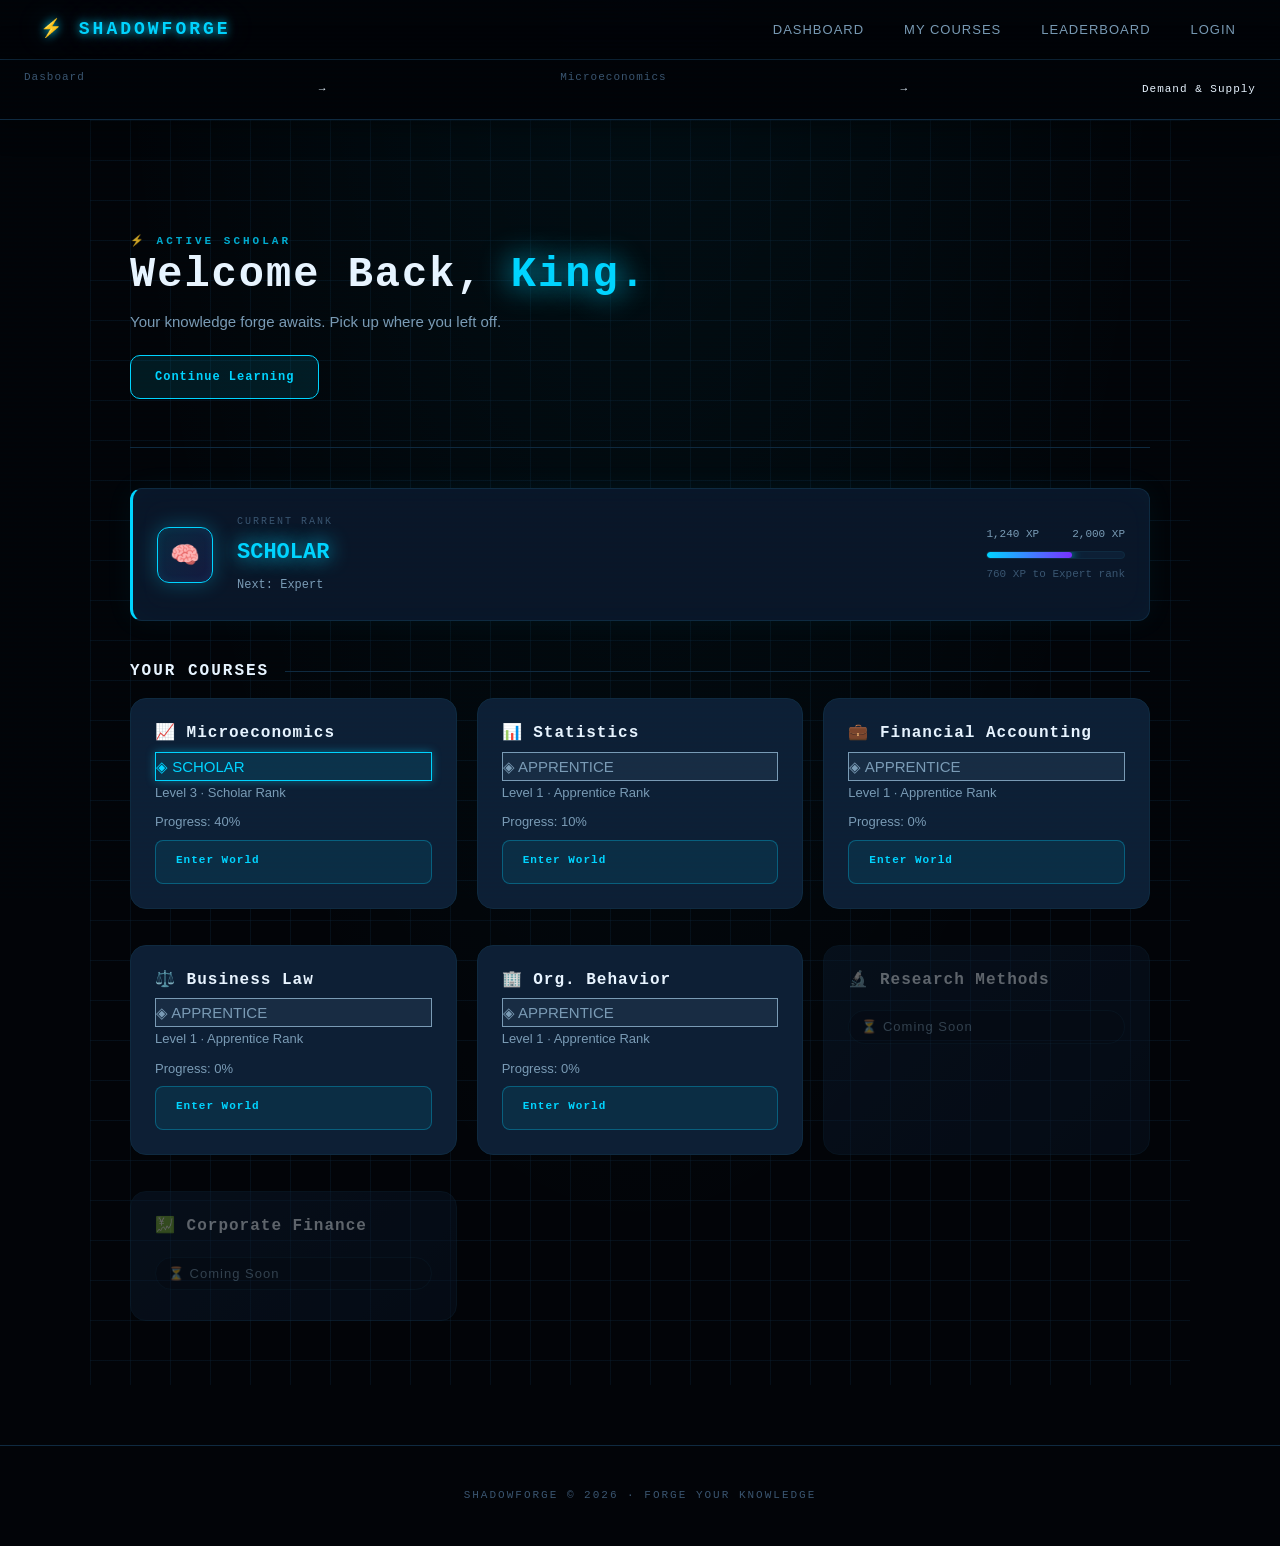
==== commit 9408bbd0: "Day 19 - complete design token system, rank colors, subject colors" ====
--- a/index.html
+++ b/index.html
@@ -106,36 +106,47 @@
 
   <div class="courses-grid">
 
-    <div class="course-card" data-course-id="microeconomics">
+    <div class="course-card" data-course-id="microeconomics"
+      style="--subject-color: var(--subject-micro-color)">
       <h3>📈 Microeconomics</h3>
+      <span class="rank-tag rank-badge-scholar">◈ SCHOLAR</span>
       <p>Level 3 · Scholar Rank</p>
       <p>Progress: 40%</p>
       <a href="topic.html">Enter World</a>
     </div>
 
-    <div class="course-card" data-course-id="statistics">
+    <div class="course-card" data-course-id="statistics"
+      style="--subject-color: var(--subject-stats-color)">
       <h3>📊 Statistics</h3>
+      <span class="rank-tag rank-badge-apprentice">◈ APPRENTICE</span>
       <p>Level 1 · Apprentice Rank</p>
       <p>Progress: 10%</p>
       <a href="#">Enter World</a>
     </div>
 
-    <div class="course-card" data-course-id="accounting">
+    <div class="course-card" data-course-id="accounting"
+      style="--subject-color: var(--subject-accounting-color)">
       <h3>💼 Financial Accounting</h3>
+      <span class="rank-tag rank-badge-apprentice">◈ APPRENTICE</span>
       <p>Level 1 · Apprentice Rank</p>
       <p>Progress: 0%</p>
       <a href="#">Enter World</a>
     </div>
 
-    <div class="course-card" data-course-id="law">
+    <div class="course-card" data-course-id="law"
+      style="--subject-color: var(--subject-law-color)">   
       <h3>⚖️ Business Law</h3>
+      <span class="rank-tag rank-badge-apprentice">◈ APPRENTICE</span>
       <p>Level 1 · Apprentice Rank</p>
       <p>Progress: 0%</p>
       <a href="#">Enter World</a>
     </div>
 
-    <div class="course-card" data-course-id="org-behavior">
+    <div class="course-card" data-course-id="org-behavior"
+      style="--subject-color: var(--subject-org-color)">
+      
       <h3>🏢 Org. Behavior</h3>
+      <span class="rank-tag rank-badge-apprentice">◈ APPRENTICE</span>
       <p>Level 1 · Apprentice Rank</p>
       <p>Progress: 0%</p>
       <a href="#">Enter World</a>
--- a/css/style.css
+++ b/css/style.css
@@ -1,70 +1,241 @@
-/* ============================================
-   SHADOWFORGE — MAIN STYLESHEET
-   Cleaned Version
-   ============================================ */
-
-
-/* ── DESIGN TOKENS ── */
+/* ══════════════════════════════════════════
+   SHADOWFORGE DESIGN TOKENS
+   The single source of truth for all
+   visual decisions in the platform.
+   Day 19 — Complete System
+══════════════════════════════════════════ */
+
 :root {
 
-    /* Backgrounds */
+    /* ────────────────────────────────────────
+     PRIMITIVE COLORS
+     Raw color values — referenced by
+     semantic tokens below
+  ──────────────────────────────────────── */
+
+    --cyan-full: #00d4ff;
+    --cyan-dim: #00a8cc;
+    --purple-full: #7b2fff;
+    --purple-dim: #5a1fcc;
+    --gold-full: #ffd700;
+    --green-full: #00ff88;
+    --red-full: #ff3366;
+    --white: #ffffff;
+
+    /* ────────────────────────────────────────
+     BACKGROUND TOKENS
+     Five levels of depth — void is deepest
+  ──────────────────────────────────────── */
+
     --bg-void: #020408;
     --bg-deep: #060d14;
     --bg-surface: #0a1628;
     --bg-card: #0d1f35;
     --bg-card-hover: #112540;
-
-
-    /* Neon Accent Colors */
-    --neon-cyan: #00d4ff;
-    --neon-purple: #7b2fff;
-    --neon-gold: #ffd700;
-    --neon-green: #00ff88;
-    --neon-red: #ff3366;
-
-
-    /* Text Colors */
+    --bg-elevated: #152d48;
+
+    /* ────────────────────────────────────────
+     NEON ACCENT TOKENS
+  ──────────────────────────────────────── */
+
+    --neon-cyan: var(--cyan-full);
+    --neon-purple: var(--purple-full);
+    --neon-gold: var(--gold-full);
+    --neon-green: var(--green-full);
+    --neon-red: var(--red-full);
+
+    /* ────────────────────────────────────────
+     TEXT TOKENS
+     Four levels of text visibility
+  ──────────────────────────────────────── */
+
     --text-primary: #e8f4ff;
     --text-secondary: #7a9bb5;
+    --text-tertiary: #4a6880;
     --text-dim: #3a5570;
-
-
-    /* Borders */
+    --text-invisible: #1a3048;
+
+    /* ────────────────────────────────────────
+     BORDER TOKENS
+  ──────────────────────────────────────── */
+
     --border-dim: #0f2a40;
-
-
-    /* Typography */
+    --border-subtle: rgba(15, 42, 64, 0.8);
+    --border-cyan: rgba(0, 212, 255, 0.4);
+    --border-purple: rgba(123, 47, 255, 0.4);
+    --border-gold: rgba(255, 215, 0, 0.4);
+    --border-green: rgba(0, 255, 136, 0.4);
+    --border-red: rgba(255, 51, 102, 0.4);
+
+    /* ────────────────────────────────────────
+     GLOW TOKENS
+     Consistent glow values for shadows
+  ──────────────────────────────────────── */
+
+    --glow-cyan-sm: 0 0 10px rgba(0, 212, 255, 0.4);
+    --glow-cyan-md: 0 0 20px rgba(0, 212, 255, 0.3);
+    --glow-cyan-lg: 0 0 40px rgba(0, 212, 255, 0.2);
+    --glow-purple-sm: 0 0 10px rgba(123, 47, 255, 0.4);
+    --glow-purple-md: 0 0 20px rgba(123, 47, 255, 0.3);
+    --glow-gold-sm: 0 0 10px rgba(255, 215, 0, 0.4);
+    --glow-gold-md: 0 0 20px rgba(255, 215, 0, 0.3);
+    --glow-green-sm: 0 0 10px rgba(0, 255, 136, 0.4);
+    --glow-red-sm: 0 0 10px rgba(255, 51, 102, 0.4);
+
+    /* ────────────────────────────────────────
+     TYPOGRAPHY TOKENS
+  ──────────────────────────────────────── */
+
     --font-display: 'Orbitron', monospace;
     --font-body: 'Rajdhani', sans-serif;
-
-
-    /* Spacing */
-    --space-sm: 8px;
-    --space-md: 16px;
-    --space-lg: 24px;
-    --space-xl: 40px;
-
-    :root {
-        /* existing variables stay */
-
-        /* ── TYPE SCALE ── */
-        --text-xs: 11px;
-        --text-sm: 13px;
-        --text-base: 15px;
-        --text-md: 17px;
-        --text-lg: 20px;
-        --text-xl: 24px;
-        --text-2xl: 32px;
-        --text-3xl: 42px;
-        --text-4xl: 56px;
-
-        /* ── LINE HEIGHTS ── */
-        --leading-tight: 1.1;
-        --leading-snug: 1.3;
-        --leading-normal: 1.6;
-        --leading-relaxed: 1.8;
-        --leading-loose: 2.0;
-    }
+    --font-mono: 'Share Tech Mono', monospace;
+
+    /* Type Scale */
+    --text-xs: 11px;
+    --text-sm: 13px;
+    --text-base: 15px;
+    --text-md: 17px;
+    --text-lg: 20px;
+    --text-xl: 24px;
+    --text-2xl: 32px;
+    --text-3xl: 42px;
+    --text-4xl: 56px;
+
+    /* Line Heights */
+    --leading-tight: 1.1;
+    --leading-snug: 1.3;
+    --leading-normal: 1.6;
+    --leading-relaxed: 1.8;
+    --leading-loose: 2.0;
+
+    /* Letter Spacing */
+    --tracking-tight: -0.5px;
+    --tracking-normal: 0px;
+    --tracking-wide: 1px;
+    --tracking-wider: 2px;
+    --tracking-widest: 4px;
+
+    /* ────────────────────────────────────────
+     SPACING TOKENS
+     Consistent spacing scale
+  ──────────────────────────────────────── */
+
+    --space-1: 4px;
+    --space-2: 8px;
+    --space-3: 12px;
+    --space-4: 16px;
+    --space-5: 20px;
+    --space-6: 24px;
+    --space-8: 32px;
+    --space-10: 40px;
+    --space-12: 48px;
+    --space-16: 64px;
+    --space-20: 80px;
+
+    /* ────────────────────────────────────────
+     BORDER RADIUS TOKENS
+  ──────────────────────────────────────── */
+
+    --radius-sm: 6px;
+    --radius-md: 10px;
+    --radius-lg: 16px;
+    --radius-xl: 20px;
+    --radius-2xl: 28px;
+    --radius-full: 9999px;
+
+    /* ────────────────────────────────────────
+     TRANSITION TOKENS
+  ──────────────────────────────────────── */
+
+    --transition-fast: all 0.15s ease;
+    --transition-base: all 0.25s ease;
+    --transition-slow: all 0.4s ease;
+    --transition-bounce: all 0.3s cubic-bezier(0.34, 1.56, 0.64, 1);
+
+    /* ────────────────────────────────────────
+     Z-INDEX TOKENS
+     Consistent layering system
+  ──────────────────────────────────────── */
+
+    --z-below: -1;
+    --z-base: 0;
+    --z-raised: 10;
+    --z-dropdown: 50;
+    --z-nav: 100;
+    --z-modal: 200;
+    --z-toast: 300;
+    --z-overlay: 999;
+
+    /* ────────────────────────────────────────
+     COMPONENT TOKENS
+     Values specific to ShadowForge components
+  ──────────────────────────────────────── */
+
+    /* Navigation */
+    --nav-height: 60px;
+    --nav-bg: rgba(2, 4, 8, 0.95);
+    --nav-border: var(--border-dim);
+
+    /* Cards */
+    --card-bg: var(--bg-card);
+    --card-bg-hover: var(--bg-card-hover);
+    --card-border: var(--border-dim);
+    --card-radius: var(--radius-lg);
+    --card-padding: var(--space-6);
+    --card-padding-sm: var(--space-4);
+
+    /* Buttons */
+    --btn-radius: var(--radius-md);
+    --btn-padding: var(--space-3) var(--space-6);
+    --btn-font-size: var(--text-xs);
+    --btn-tracking: var(--tracking-wide);
+
+    /* Inputs */
+    --input-bg: var(--bg-surface);
+    --input-border: var(--border-dim);
+    --input-radius: var(--radius-sm);
+    --input-padding: var(--space-3) var(--space-4);
+    --input-font-size: var(--text-base);
+
+    /* XP Bar */
+    --xp-bar-height: 8px;
+    --xp-bar-radius: var(--radius-full);
+
+    /* Topic Nodes */
+    --node-size: 44px;
+    --node-radius: var(--radius-md);
+    --connector-width: 2px;
+    --connector-height: 28px;
+
+    /* Badges */
+    --badge-radius: var(--radius-full);
+    --badge-padding: var(--space-1) var(--space-3);
+    --badge-font-size: var(--text-xs);
+
+    /* ────────────────────────────────────────
+     RANK COLOR TOKENS
+     Each rank has its own color identity
+  ──────────────────────────────────────── */
+
+    --rank-apprentice-color: #7a9bb5;
+    --rank-apprentice-glow: rgba(122, 155, 181, 0.3);
+    --rank-scholar-color: #00d4ff;
+    --rank-scholar-glow: rgba(0, 212, 255, 0.3);
+    --rank-expert-color: #7b2fff;
+    --rank-expert-glow: rgba(123, 47, 255, 0.3);
+    --rank-master-color: #ffd700;
+    --rank-master-glow: rgba(255, 215, 0, 0.3);
+
+    /* ────────────────────────────────────────
+     SUBJECT COLOR TOKENS
+     Each subject gets its own accent color
+  ──────────────────────────────────────── */
+
+    --subject-micro-color: #00d4ff;
+    --subject-stats-color: #7b2fff;
+    --subject-accounting-color: #ffd700;
+    --subject-law-color: #ff3366;
+    --subject-org-color: #00ff88;
 
 }
 
@@ -191,7 +362,7 @@
 
     padding: 0 var(--space-md);
 
-    height: 60px;
+    height: var(--nav-height);
 
 
     background: rgba(2, 4, 8, .95);
@@ -206,7 +377,7 @@
 
     top: 0;
 
-    z-index: 100;
+    z-index: var(--z-nav);
 
 }
 
@@ -395,7 +566,7 @@
     border: 1px solid var(--neon-cyan);
 
 
-    border-radius: 10px;
+    border-radius: var(--radius-md);
 
 
     padding: 12px 24px;
@@ -419,7 +590,7 @@
     letter-spacing: 1px;
 
 
-    transition: all .25s ease;
+    transition: var(--transition-base);
 
 }
 
@@ -551,10 +722,10 @@
     border: 1px solid var(--border-dim);
 
 
-    border-radius: 16px;
-
-
-    padding: 24px;
+    border-radius: var(--card-radius);
+
+
+    padding: var(--card-padding);
 
 
     margin-bottom: 16px;
@@ -1349,7 +1520,7 @@
     font-size: clamp(9px, 2.5vw, 11px);
     font-weight: 700;
     cursor: pointer;
-    transition: all 0.25s ease;
+    transition: var(--transition-base);
     letter-spacing: 0.5px;
     text-transform: uppercase;
     text-align: center;
@@ -1380,7 +1551,7 @@
 .story-card {
     background: var(--bg-card);
     border: 1px solid var(--border-dim);
-    border-radius: 16px;
+    border-radius: var(--card-radius);
     padding: 28px;
     line-height: 1.9;
 }
@@ -1410,8 +1581,8 @@
 .exam-section {
     background: var(--bg-card);
     border: 1px solid var(--border-dim);
-    border-radius: 16px;
-    padding: 24px;
+    border-radius: var(--card-radius);
+    padding: var(--card-padding);
 }
 
 .exam-section h2 {
@@ -1501,8 +1672,8 @@
 .quiz-question {
     background: var(--bg-card);
     border: 1px solid var(--border-dim);
-    border-radius: 16px;
-    padding: 24px;
+    border-radius: var(--card-radius);
+    padding: var(--card-padding);
     margin-bottom: 20px;
     display: flex;
     flex-direction: column;
@@ -1538,7 +1709,7 @@
     padding: 14px 18px;
     background: var(--bg-surface);
     border: 1px solid var(--border-dim);
-    border-radius: 10px;
+    border-radius: var(--radius-md);
     cursor: pointer;
     font-size: 14px;
     color: var(--text-primary);
@@ -1576,8 +1747,8 @@
 #quiz-result {
     background: var(--bg-card);
     border: 1px solid var(--border-dim);
-    border-radius: 16px;
-    padding: 24px;
+    border-radius: var(--card-radius);
+    padding: var(--card-padding);
     text-align: center;
 }
 
@@ -1612,7 +1783,7 @@
 .podium-card {
     background: var(--bg-card);
     border: 1px solid var(--border-dim);
-    border-radius: 16px;
+    border-radius: var(--card-radius);
     padding: 24px 20px;
     text-align: center;
     flex: 1;
@@ -1733,8 +1904,8 @@
 #your-position {
     background: var(--bg-card);
     border: 1px solid var(--neon-cyan);
-    border-radius: 16px;
-    padding: 24px;
+    border-radius: var(--card-radius);
+    padding: var(--card-padding);
     margin-top: 32px;
     display: flex;
     flex-direction: column;
@@ -1955,7 +2126,7 @@
     width: 100%;
     background: var(--bg-card);
     border: 1px solid var(--border-dim);
-    border-radius: 16px;
+    border-radius: var(--card-radius);
     padding: 18px 20px;
     display: grid;
     grid-template-columns: auto 1fr auto;
@@ -1994,7 +2165,7 @@
 .node-icon {
     width: 42px;
     height: 42px;
-    border-radius: 10px;
+    border-radius: var(--radius-md);
     display: flex;
     align-items: center;
     justify-content: center;
@@ -2063,7 +2234,7 @@
     color: var(--neon-gold);
     background: rgba(255, 215, 0, 0.08);
     border: 1px solid rgba(255, 215, 0, 0.2);
-    border-radius: 10px;
+    border-radius: var(--radius-md);
     padding: 3px 10px;
     white-space: nowrap;
     flex-shrink: 0;
@@ -2413,7 +2584,7 @@
     grid-template-columns: auto 1fr;
     grid-template-rows: auto auto;
     gap: 14px;
-    padding: 16px;
+    padding: var(--card-padding-sm);
 }
 
 .rank-badge {
@@ -2509,7 +2680,7 @@
 #login-box,
 #signup-box {
     padding: 24px 16px;
-    border-radius: 16px;
+    border-radius: var(--card-radius);
 }
 
 #login-heading h1,
@@ -2707,11 +2878,11 @@
     }
 
     .course-card {
-        padding: 24px;
+        padding: var(--card-padding);
     }
 
     .rank-card {
-        padding: 24px;
+        padding: var(--card-padding);
         gap: 24px;
     }
 
@@ -3029,4 +3200,308 @@
     letter-spacing: 2px;
     color: var(--text-dim);
     text-transform: uppercase;
+}
+
+/* ══════════════════════════════════════════
+   DAY 18 — COLOR & GLOW SYSTEM
+══════════════════════════════════════════ */
+
+/* ── BACKGROUND EFFECTS ── */
+
+/* Main body — radial spotlight from top */
+body {
+    background:
+        radial-gradient(ellipse at 50% -20%,
+            rgba(0, 212, 255, 0.06) 0%,
+            transparent 60%),
+        var(--bg-void);
+}
+
+/* Subtle grid overlay on main content areas */
+main {
+    background-image:
+        linear-gradient(rgba(15, 42, 64, 0.3) 1px,
+            transparent 1px),
+        linear-gradient(90deg,
+            rgba(15, 42, 64, 0.3) 1px,
+            transparent 1px);
+    background-size: 40px 40px;
+}
+
+/* ── GLOW UTILITY CLASSES ── */
+
+/* Cyan glow */
+.glow-cyan {
+    box-shadow:
+        0 0 10px rgba(0, 212, 255, 0.4),
+        0 0 30px rgba(0, 212, 255, 0.2);
+}
+
+/* Purple glow */
+.glow-purple {
+    box-shadow:
+        0 0 10px rgba(123, 47, 255, 0.4),
+        0 0 30px rgba(123, 47, 255, 0.2);
+}
+
+/* Gold glow */
+.glow-gold {
+    box-shadow:
+        0 0 10px rgba(255, 215, 0, 0.4),
+        0 0 30px rgba(255, 215, 0, 0.15);
+}
+
+/* Green glow — success */
+.glow-green {
+    box-shadow:
+        0 0 10px rgba(0, 255, 136, 0.4),
+        0 0 30px rgba(0, 255, 136, 0.15);
+}
+
+/* Red glow — error */
+.glow-red {
+    box-shadow:
+        0 0 10px rgba(255, 51, 102, 0.4),
+        0 0 30px rgba(255, 51, 102, 0.15);
+}
+
+/* ── GRADIENT UTILITIES ── */
+
+.gradient-cyan-purple {
+    background: linear-gradient(135deg,
+            var(--neon-cyan),
+            var(--neon-purple));
+}
+
+.gradient-surface {
+    background: linear-gradient(135deg,
+            var(--bg-card),
+            var(--bg-surface));
+}
+
+/* ── NEON BORDER SYSTEM ── */
+
+.border-cyan {
+    border: 1px solid var(--neon-cyan);
+    box-shadow:
+        0 0 10px rgba(0, 212, 255, 0.2),
+        inset 0 0 10px rgba(0, 212, 255, 0.05);
+}
+
+.border-purple {
+    border: 1px solid var(--neon-purple);
+    box-shadow:
+        0 0 10px rgba(123, 47, 255, 0.2),
+        inset 0 0 10px rgba(123, 47, 255, 0.05);
+}
+
+.border-gold {
+    border: 1px solid var(--neon-gold);
+    box-shadow:
+        0 0 10px rgba(255, 215, 0, 0.2),
+        inset 0 0 10px rgba(255, 215, 0, 0.05);
+}
+
+/* ── CARD GLOW STATES ── */
+
+/* Active card — currently selected */
+.card-active {
+    border-color: var(--neon-cyan);
+    box-shadow:
+        0 0 20px rgba(0, 212, 255, 0.2),
+        0 0 60px rgba(0, 212, 255, 0.08),
+        inset 0 0 20px rgba(0, 212, 255, 0.05);
+}
+
+/* Success card — completed */
+.card-success {
+    border-color: rgba(0, 255, 136, 0.4);
+    box-shadow:
+        0 0 15px rgba(0, 255, 136, 0.1);
+}
+
+/* Error card — wrong answer */
+.card-error {
+    border-color: rgba(255, 51, 102, 0.4);
+    box-shadow:
+        0 0 15px rgba(255, 51, 102, 0.1);
+}
+
+/* ── IMPROVED NAV GLOW ── */
+nav {
+    box-shadow: 0 1px 30px rgba(0, 0, 0, 0.5);
+}
+
+#logo {
+    text-shadow:
+        0 0 10px var(--neon-cyan),
+        0 0 30px rgba(0, 212, 255, 0.4);
+}
+
+/* ── IMPROVED COURSE CARDS ── */
+.course-card:hover {
+    border-color: rgba(0, 212, 255, 0.5);
+    box-shadow:
+        0 0 20px rgba(0, 212, 255, 0.12),
+        0 12px 40px rgba(0, 0, 0, 0.4),
+        inset 0 0 20px rgba(0, 212, 255, 0.03);
+    transform: translateY(-4px);
+}
+
+/* ── IMPROVED BUTTONS ── */
+button:hover,
+.btn:hover {
+    box-shadow:
+        0 0 20px rgba(0, 212, 255, 0.4),
+        0 0 60px rgba(0, 212, 255, 0.15);
+    transform: translateY(-2px);
+}
+
+/* ── XP BAR GLOW ── */
+.xp-fill {
+    background: linear-gradient(90deg,
+            var(--neon-cyan),
+            var(--neon-purple));
+    box-shadow:
+        0 0 10px var(--neon-cyan),
+        0 0 20px rgba(0, 212, 255, 0.3);
+}
+
+/* ── ACTIVE NODE PULSE ── */
+@keyframes nodePulse {
+
+    0%,
+    100% {
+        box-shadow:
+            0 0 8px rgba(0, 212, 255, 0.4),
+            0 0 20px rgba(0, 212, 255, 0.2);
+    }
+
+    50% {
+        box-shadow:
+            0 0 16px rgba(0, 212, 255, 0.8),
+            0 0 40px rgba(0, 212, 255, 0.4);
+    }
+}
+
+.node-icon.active {
+    animation: nodePulse 2s ease-in-out infinite;
+}
+
+/* ── RANK CARD GLOW ── */
+.rank-card {
+    box-shadow:
+        0 0 30px rgba(0, 212, 255, 0.05),
+        inset 0 0 30px rgba(0, 212, 255, 0.02);
+}
+
+.rank-badge {
+    box-shadow:
+        0 0 20px rgba(0, 212, 255, 0.3),
+        inset 0 0 10px rgba(0, 212, 255, 0.1);
+}
+
+/* ── FIRST PLACE PODIUM GLOW ── */
+#first-place {
+    box-shadow:
+        0 0 30px rgba(255, 215, 0, 0.15),
+        inset 0 0 20px rgba(255, 215, 0, 0.05);
+}
+
+/* ── QUIZ FEEDBACK COLORS ── */
+.feedback-correct {
+    background: rgba(0, 255, 136, 0.08);
+    border: 1px solid rgba(0, 255, 136, 0.4);
+    border-radius: var(--radius-md);
+    padding: 14px 18px;
+    color: var(--neon-green);
+    font-weight: 600;
+    font-size: 14px;
+    box-shadow: 0 0 15px rgba(0, 255, 136, 0.1);
+}
+
+.feedback-wrong {
+    background: rgba(255, 51, 102, 0.08);
+    border: 1px solid rgba(255, 51, 102, 0.4);
+    border-radius: var(--radius-md);
+    padding: 14px 18px;
+    color: var(--neon-red);
+    font-weight: 600;
+    font-size: 14px;
+    box-shadow: 0 0 15px rgba(255, 51, 102, 0.1);
+}
+
+/* ── COMING SOON CARD ── */
+.course-card.coming-soon {
+    background: linear-gradient(135deg,
+            var(--bg-card),
+            var(--bg-surface));
+    opacity: 0.4;
+}
+
+/* ── SCANLINE OVERLAY ── */
+body::before {
+    content: '';
+    position: fixed;
+    inset: 0;
+    background: repeating-linear-gradient(0deg,
+            transparent,
+            transparent 2px,
+            rgba(0, 212, 255, 0.008) 2px,
+            rgba(0, 212, 255, 0.008) 4px);
+    pointer-events: none;
+    z-index: 1000;
+}
+
+/* ── SELECTION COLOR ── */
+::selection {
+    background: rgba(0, 212, 255, 0.3);
+    color: var(--text-primary);
+}
+
+/* ── SCROLLBAR STYLING ── */
+::-webkit-scrollbar {
+    width: 6px;
+    height: 6px;
+}
+
+::-webkit-scrollbar-track {
+    background: var(--bg-void);
+}
+
+::-webkit-scrollbar-thumb {
+    background: var(--border-dim);
+    border-radius: 3px;
+}
+
+::-webkit-scrollbar-thumb:hover {
+    background: var(--neon-cyan);
+}
+
+/* ── RANK BADGES ── */
+.rank-badge-apprentice {
+    color: var(--rank-apprentice-color);
+    background: rgba(122, 155, 181, 0.1);
+    border: 1px solid var(--rank-apprentice-color);
+}
+
+.rank-badge-scholar {
+    color: var(--rank-scholar-color);
+    background: rgba(0, 212, 255, 0.1);
+    border: 1px solid var(--rank-scholar-color);
+    box-shadow: var(--glow-cyan-sm);
+}
+
+.rank-badge-expert {
+    color: var(--rank-expert-color);
+    background: rgba(123, 47, 255, 0.1);
+    border: 1px solid var(--rank-expert-color);
+    box-shadow: var(--glow-purple-sm);
+}
+
+.rank-badge-master {
+    color: var(--rank-master-color);
+    background: rgba(255, 215, 0, 0.1);
+    border: 1px solid var(--rank-master-color);
+    box-shadow: var(--glow-gold-sm);
 }
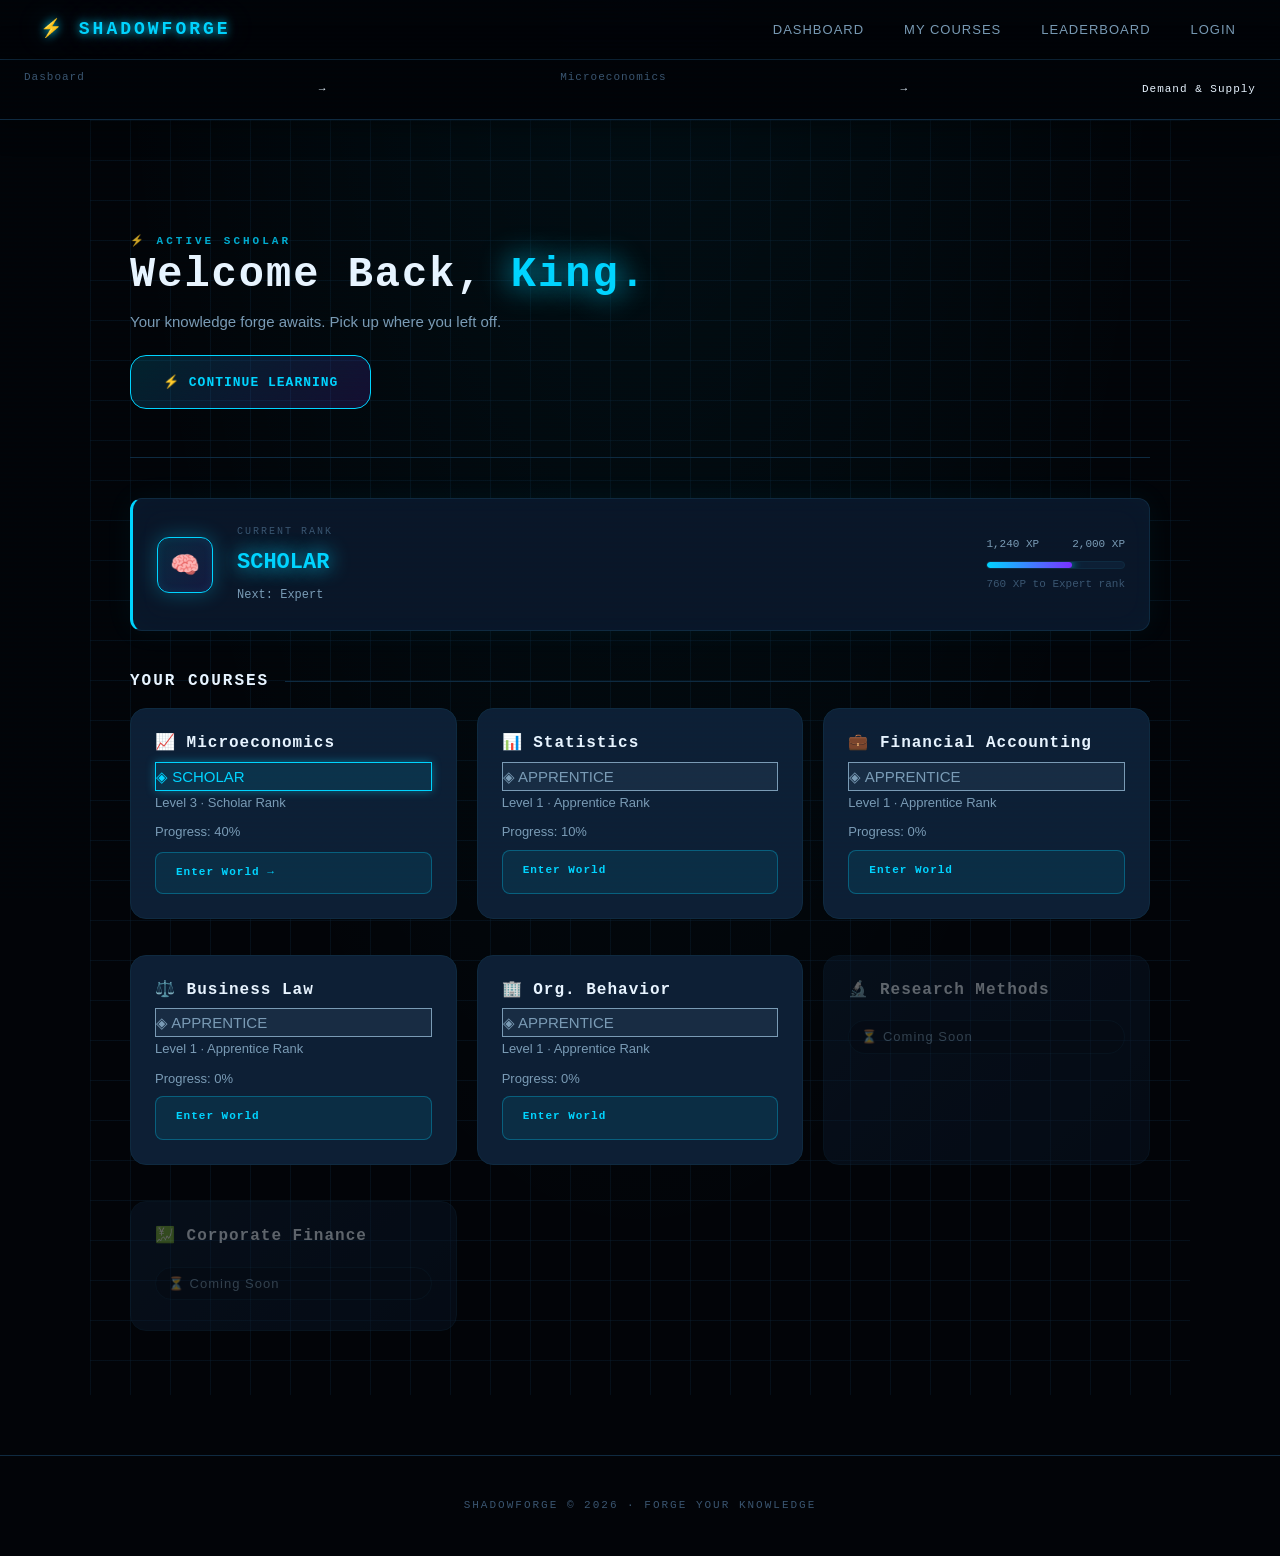
==== commit 3fa6eaec: "Day 20 - complete button system, interactive states, focus management" ====
--- a/index.html
+++ b/index.html
@@ -37,23 +37,23 @@
 
   <!-- ===== NAVIGATION ===== -->
   <nav>
-  <div id="logo">⚡ ShadowForge</div>
+    <div id="logo">⚡ ShadowForge</div>
 
-  <!-- Hamburger icon — visible on mobile only -->
-  <div id="hamburger" aria-label="Open navigation menu">
-    <span></span>
-    <span></span>
-    <span></span>
-  </div>
+    <!-- Hamburger icon — visible on mobile only -->
+    <div id="hamburger" aria-label="Open navigation menu">
+      <span></span>
+      <span></span>
+      <span></span>
+    </div>
 
-  <!-- Nav links — hidden on mobile, visible on tablet+ -->
-  <div id="nav-links">
-    <a href="index.html">Dashboard</a>
-    <a href="#">My Courses</a>
-    <a href="leaderboard.html">Leaderboard</a>
-    <a href="login.html">Login</a>
-  </div>
-</nav>
+    <!-- Nav links — hidden on mobile, visible on tablet+ -->
+    <div id="nav-links">
+      <a href="index.html">Dashboard</a>
+      <a href="#">My Courses</a>
+      <a href="leaderboard.html">Leaderboard</a>
+      <a href="login.html">Login</a>
+    </div>
+  </nav>
   <!-- ==== BREADCRUMB==== -->
   <nav id="breadcrumb">
     <a href="index.html">Dasboard</a>
@@ -61,111 +61,112 @@
     <a href="#">Microeconomics</a>
     <span>→</span>
     <span>Demand & Supply</span>
-    
+
   </nav>
 
- 
+
 
   <!-- ===== MAIN CONTENT ===== -->
   <main id="main-content">
 
     <!-- Hero Section -->
     <section id="hero">
-  <div class="text-eyebrow">⚡ Active Scholar</div>
-  <h1>Welcome Back, <span class="text-neon">King.</span></h1>
-  <p>Your knowledge forge awaits. Pick up where you left off.</p>
-  <button>Continue Learning</button>
-</section>
+      <div class="text-eyebrow">⚡ Active Scholar</div>
+      <h1>Welcome Back, <span class="text-neon">King.</span></h1>
+      <p>Your knowledge forge awaits. Pick up where you left off.</p>
+      <!-- Hero button -->
+      <button class="btn-primary btn-lg">
+        ⚡ Continue Learning
+      </button>
+    </section>
 
     <!-- Add this inside <main> above the courses section -->
-<div class="rank-card">
-  <div class="rank-badge">🧠</div>
-  <div class="rank-info">
-    <div class="rank-label">Current Rank</div>
-    <div class="rank-name">SCHOLAR</div>
-    <div class="rank-next">Next: Expert</div>
-  </div>
-  <div class="xp-bar-wrap">
-    <div class="xp-bar-label">
-      <span>1,240 XP</span>
-      <span>2,000 XP</span>
+    <div class="rank-card">
+      <div class="rank-badge">🧠</div>
+      <div class="rank-info">
+        <div class="rank-label">Current Rank</div>
+        <div class="rank-name">SCHOLAR</div>
+        <div class="rank-next">Next: Expert</div>
+      </div>
+      <div class="xp-bar-wrap">
+        <div class="xp-bar-label">
+          <span>1,240 XP</span>
+          <span>2,000 XP</span>
+        </div>
+        <div class="xp-bar">
+          <div class="xp-fill" style="width: 62%"></div>
+        </div>
+        <div class="xp-hint">760 XP to Expert rank</div>
+      </div>
     </div>
-    <div class="xp-bar">
-      <div class="xp-fill" style="width: 62%"></div>
-    </div>
-    <div class="xp-hint">760 XP to Expert rank</div>
-  </div>
-</div>
 
     <!-- Courses Section -->
     <section id="courses">
-  <div class="section-header">
-    <h2>YOUR COURSES</h2>
-    <div class="section-line"></div>
-  </div>
+      <div class="section-header">
+        <h2>YOUR COURSES</h2>
+        <div class="section-line"></div>
+      </div>
 
-  <div class="courses-grid">
+      <div class="courses-grid">
 
-    <div class="course-card" data-course-id="microeconomics"
-      style="--subject-color: var(--subject-micro-color)">
-      <h3>📈 Microeconomics</h3>
-      <span class="rank-tag rank-badge-scholar">◈ SCHOLAR</span>
-      <p>Level 3 · Scholar Rank</p>
-      <p>Progress: 40%</p>
-      <a href="topic.html">Enter World</a>
-    </div>
+        <div class="course-card" data-course-id="microeconomics" style="--subject-color: var(--subject-micro-color)">
+          <h3>📈 Microeconomics</h3>
+          <span class="rank-tag rank-badge-scholar">◈ SCHOLAR</span>
+          <p>Level 3 · Scholar Rank</p>
+          <p>Progress: 40%</p>
+          <!-- Course card buttons -->
+          <a href="topic.html" class="btn-primary btn-sm">
+            Enter World →
+          </a>
+        </div>
 
-    <div class="course-card" data-course-id="statistics"
-      style="--subject-color: var(--subject-stats-color)">
-      <h3>📊 Statistics</h3>
-      <span class="rank-tag rank-badge-apprentice">◈ APPRENTICE</span>
-      <p>Level 1 · Apprentice Rank</p>
-      <p>Progress: 10%</p>
-      <a href="#">Enter World</a>
-    </div>
+        <div class="course-card" data-course-id="statistics" style="--subject-color: var(--subject-stats-color)">
+          <h3>📊 Statistics</h3>
+          <span class="rank-tag rank-badge-apprentice">◈ APPRENTICE</span>
+          <p>Level 1 · Apprentice Rank</p>
+          <p>Progress: 10%</p>
+          <a href="#">Enter World</a>
+        </div>
 
-    <div class="course-card" data-course-id="accounting"
-      style="--subject-color: var(--subject-accounting-color)">
-      <h3>💼 Financial Accounting</h3>
-      <span class="rank-tag rank-badge-apprentice">◈ APPRENTICE</span>
-      <p>Level 1 · Apprentice Rank</p>
-      <p>Progress: 0%</p>
-      <a href="#">Enter World</a>
-    </div>
+        <div class="course-card" data-course-id="accounting" style="--subject-color: var(--subject-accounting-color)">
+          <h3>💼 Financial Accounting</h3>
+          <span class="rank-tag rank-badge-apprentice">◈ APPRENTICE</span>
+          <p>Level 1 · Apprentice Rank</p>
+          <p>Progress: 0%</p>
+          <a href="#">Enter World</a>
+        </div>
 
-    <div class="course-card" data-course-id="law"
-      style="--subject-color: var(--subject-law-color)">   
-      <h3>⚖️ Business Law</h3>
-      <span class="rank-tag rank-badge-apprentice">◈ APPRENTICE</span>
-      <p>Level 1 · Apprentice Rank</p>
-      <p>Progress: 0%</p>
-      <a href="#">Enter World</a>
-    </div>
+        <div class="course-card" data-course-id="law" style="--subject-color: var(--subject-law-color)">
+          <h3>⚖️ Business Law</h3>
+          <span class="rank-tag rank-badge-apprentice">◈ APPRENTICE</span>
+          <p>Level 1 · Apprentice Rank</p>
+          <p>Progress: 0%</p>
+          <a href="#">Enter World</a>
+        </div>
 
-    <div class="course-card" data-course-id="org-behavior"
-      style="--subject-color: var(--subject-org-color)">
-      
-      <h3>🏢 Org. Behavior</h3>
-      <span class="rank-tag rank-badge-apprentice">◈ APPRENTICE</span>
-      <p>Level 1 · Apprentice Rank</p>
-      <p>Progress: 0%</p>
-      <a href="#">Enter World</a>
-    </div>
+        <div class="course-card" data-course-id="org-behavior" style="--subject-color: var(--subject-org-color)">
 
-    <div class="course-card coming-soon">
-      <h3>🔬 Research Methods</h3>
-      <p class="coming-soon-badge">⏳ Coming Soon</p>
-    </div>
+          <h3>🏢 Org. Behavior</h3>
+          <span class="rank-tag rank-badge-apprentice">◈ APPRENTICE</span>
+          <p>Level 1 · Apprentice Rank</p>
+          <p>Progress: 0%</p>
+          <a href="#">Enter World</a>
+        </div>
 
-    <div class="course-card coming-soon">
-      <h3>💹 Corporate Finance</h3>
-      <p class="coming-soon-badge">⏳ Coming Soon</p>
-    </div>
+        <div class="course-card coming-soon">
+          <h3>🔬 Research Methods</h3>
+          <p class="coming-soon-badge">⏳ Coming Soon</p>
+        </div>
 
-  </div>
-</section>
+        <div class="course-card coming-soon">
+          <h3>💹 Corporate Finance</h3>
+          <p class="coming-soon-badge">⏳ Coming Soon</p>
+        </div>
 
-    
+      </div>
+    </section>
+
+
 
   </main>
 
--- a/css/style.css
+++ b/css/style.css
@@ -3504,4 +3504,414 @@
     background: rgba(255, 215, 0, 0.1);
     border: 1px solid var(--rank-master-color);
     box-shadow: var(--glow-gold-sm);
+}
+
+
+
+/* ══════════════════════════════════════════
+   DAY 20 — BUTTON SYSTEM & INTERACTIVE ELEMENTS
+══════════════════════════════════════════ */
+
+/* ── BUTTON BASE RESET ── */
+button {
+    appearance: none;
+    -webkit-appearance: none;
+    border: none;
+    background: none;
+    cursor: pointer;
+    font-family: var(--font-display);
+    font-weight: 700;
+    letter-spacing: var(--tracking-wide);
+    text-transform: uppercase;
+    transition: var(--transition-base);
+    position: relative;
+    overflow: hidden;
+    white-space: nowrap;
+}
+
+/* ── RIPPLE EFFECT — click feedback ── */
+button::after {
+    content: '';
+    position: absolute;
+    inset: 0;
+    background: radial-gradient(circle at center,
+            rgba(255, 255, 255, 0.15),
+            transparent 70%);
+    opacity: 0;
+    transition: opacity 0.3s ease;
+}
+
+button:active::after {
+    opacity: 1;
+}
+
+/* ══════════════════════════════════════════
+   BUTTON VARIANTS
+══════════════════════════════════════════ */
+
+/* ── PRIMARY BUTTON ── */
+.btn-primary {
+    display: inline-flex;
+    align-items: center;
+    justify-content: center;
+    gap: var(--space-2);
+    background: linear-gradient(135deg,
+            rgba(0, 212, 255, 0.15),
+            rgba(123, 47, 255, 0.15));
+    border: 1px solid var(--neon-cyan);
+    border-radius: var(--btn-radius);
+    padding: var(--btn-padding);
+    font-size: var(--btn-font-size);
+    color: var(--neon-cyan);
+    min-height: 44px;
+}
+
+.btn-primary:hover {
+    background: linear-gradient(135deg,
+            rgba(0, 212, 255, 0.25),
+            rgba(123, 47, 255, 0.25));
+    box-shadow:
+        var(--glow-cyan-sm),
+        var(--glow-cyan-md);
+    transform: translateY(-2px);
+}
+
+.btn-primary:active {
+    transform: translateY(0px);
+    box-shadow: var(--glow-cyan-sm);
+}
+
+.btn-primary:focus-visible {
+    outline: 2px solid var(--neon-cyan);
+    outline-offset: 3px;
+    box-shadow: 0 0 0 4px rgba(0, 212, 255, 0.2);
+}
+
+/* ── SECONDARY BUTTON ── */
+.btn-secondary {
+    display: inline-flex;
+    align-items: center;
+    justify-content: center;
+    gap: var(--space-2);
+    background: var(--bg-surface);
+    border: 1px solid var(--border-dim);
+    border-radius: var(--btn-radius);
+    padding: var(--btn-padding);
+    font-size: var(--btn-font-size);
+    color: var(--text-secondary);
+    min-height: 44px;
+}
+
+.btn-secondary:hover {
+    background: var(--bg-card);
+    border-color: var(--text-secondary);
+    color: var(--text-primary);
+    transform: translateY(-2px);
+}
+
+.btn-secondary:active {
+    transform: translateY(0px);
+}
+
+.btn-secondary:focus-visible {
+    outline: 2px solid var(--text-secondary);
+    outline-offset: 3px;
+}
+
+/* ── GHOST BUTTON ── */
+.btn-ghost {
+    display: inline-flex;
+    align-items: center;
+    justify-content: center;
+    gap: var(--space-2);
+    background: transparent;
+    border: none;
+    border-radius: var(--btn-radius);
+    padding: var(--btn-padding);
+    font-size: var(--btn-font-size);
+    color: var(--text-secondary);
+    min-height: 44px;
+}
+
+.btn-ghost:hover {
+    background: var(--bg-surface);
+    color: var(--text-primary);
+}
+
+.btn-ghost:focus-visible {
+    outline: 2px solid var(--border-dim);
+    outline-offset: 3px;
+}
+
+/* ── DANGER BUTTON ── */
+.btn-danger {
+    display: inline-flex;
+    align-items: center;
+    justify-content: center;
+    gap: var(--space-2);
+    background: rgba(255, 51, 102, 0.1);
+    border: 1px solid var(--border-red);
+    border-radius: var(--btn-radius);
+    padding: var(--btn-padding);
+    font-size: var(--btn-font-size);
+    color: var(--neon-red);
+    min-height: 44px;
+}
+
+.btn-danger:hover {
+    background: rgba(255, 51, 102, 0.2);
+    box-shadow: var(--glow-red-sm);
+    transform: translateY(-2px);
+}
+
+/* ── BUTTON SIZES ── */
+.btn-sm {
+    padding: var(--space-1) var(--space-3);
+    font-size: 10px;
+    min-height: 32px;
+    border-radius: var(--radius-sm);
+}
+
+.btn-lg {
+    padding: var(--space-4) var(--space-8);
+    font-size: var(--text-sm);
+    min-height: 54px;
+    border-radius: var(--radius-lg);
+}
+
+/* ── DISABLED STATE — all buttons ── */
+button:disabled,
+.btn:disabled {
+    opacity: 0.4;
+    cursor: not-allowed;
+    transform: none;
+    box-shadow: none;
+    pointer-events: none;
+}
+
+/* ── LOADING STATE ── */
+.btn-loading {
+    pointer-events: none;
+    opacity: 0.7;
+}
+
+.btn-loading::before {
+    content: '';
+    width: 14px;
+    height: 14px;
+    border: 2px solid currentColor;
+    border-top-color: transparent;
+    border-radius: 50%;
+    animation: spin 0.6s linear infinite;
+    margin-right: var(--space-2);
+}
+
+@keyframes spin {
+    to {
+        transform: rotate(360deg);
+    }
+}
+
+/* ══════════════════════════════════════════
+   LINK STYLES
+══════════════════════════════════════════ */
+
+/* Default link */
+a {
+    color: var(--neon-cyan);
+    text-decoration: none;
+    transition: var(--transition-fast);
+    position: relative;
+}
+
+/* Underline animation on hover */
+a.link-underline::after {
+    content: '';
+    position: absolute;
+    bottom: -2px;
+    left: 0;
+    width: 0;
+    height: 1px;
+    background: var(--neon-cyan);
+    transition: width 0.3s ease;
+}
+
+a.link-underline:hover::after {
+    width: 100%;
+}
+
+a:focus-visible {
+    outline: 2px solid var(--neon-cyan);
+    outline-offset: 3px;
+    border-radius: 3px;
+}
+
+/* ══════════════════════════════════════════
+   INPUT INTERACTIVE STATES
+══════════════════════════════════════════ */
+
+input,
+select,
+textarea {
+    transition: var(--transition-fast);
+}
+
+input:hover,
+select:hover,
+textarea:hover {
+    border-color: var(--text-dim);
+}
+
+input:focus,
+select:focus,
+textarea:focus {
+    outline: none;
+    border-color: var(--neon-cyan);
+    box-shadow:
+        0 0 0 3px rgba(0, 212, 255, 0.1),
+        var(--glow-cyan-sm);
+    background: var(--bg-card);
+}
+
+input:invalid:not(:placeholder-shown) {
+    border-color: var(--neon-red);
+    box-shadow: 0 0 0 3px rgba(255, 51, 102, 0.1);
+}
+
+input:valid:not(:placeholder-shown) {
+    border-color: var(--neon-green);
+}
+
+/* ══════════════════════════════════════════
+   CARD INTERACTIVE STATES
+══════════════════════════════════════════ */
+
+.course-card {
+    transition: var(--transition-base);
+}
+
+.course-card:hover {
+    transform: translateY(-4px);
+    border-color: var(--subject-color, var(--border-cyan));
+    box-shadow:
+        0 0 20px color-mix(in srgb,
+            var(--subject-color, var(--neon-cyan)) 15%,
+            transparent),
+        0 16px 40px rgba(0, 0, 0, 0.4);
+}
+
+.course-card:active {
+    transform: translateY(-2px);
+}
+
+/* ══════════════════════════════════════════
+   TOPIC NODE INTERACTIVE STATES
+══════════════════════════════════════════ */
+
+.topic-node {
+    transition: var(--transition-base);
+}
+
+.topic-node:hover:not(.locked-node) {
+    transform: translateX(6px);
+    border-color: var(--border-cyan);
+    box-shadow: var(--glow-cyan-sm);
+}
+
+.topic-node:active:not(.locked-node) {
+    transform: translateX(3px);
+}
+
+/* ══════════════════════════════════════════
+   QUIZ OPTION INTERACTIVE STATES
+══════════════════════════════════════════ */
+
+.answer-options label {
+    transition: var(--transition-fast);
+    cursor: pointer;
+}
+
+.answer-options label:hover {
+    border-color: var(--border-cyan);
+    background: var(--bg-card);
+    color: var(--neon-cyan);
+    transform: translateX(4px);
+}
+
+.answer-options label:has(input:checked) {
+    border-color: var(--neon-cyan);
+    background: rgba(0, 212, 255, 0.08);
+    color: var(--neon-cyan);
+}
+
+/* ══════════════════════════════════════════
+   LEADERBOARD ROW INTERACTIVE STATES
+══════════════════════════════════════════ */
+
+.leaderboard-row {
+    transition: var(--transition-fast);
+    cursor: default;
+}
+
+.leaderboard-row:hover td {
+    background: var(--bg-card);
+    color: var(--text-primary);
+}
+
+.leaderboard-row:hover td:first-child {
+    color: var(--neon-cyan);
+}
+
+/* ══════════════════════════════════════════
+   NAV LINK INTERACTIVE STATES
+══════════════════════════════════════════ */
+
+#nav-links a {
+    transition: var(--transition-fast);
+    padding: var(--space-2) var(--space-1);
+    border-radius: var(--radius-sm);
+}
+
+#nav-links a:hover {
+    color: var(--neon-cyan);
+    text-shadow: var(--glow-cyan-sm);
+}
+
+#nav-links a:focus-visible {
+    outline: 2px solid var(--neon-cyan);
+    outline-offset: 3px;
+}
+
+/* ══════════════════════════════════════════
+   HAMBURGER INTERACTIVE STATES
+══════════════════════════════════════════ */
+
+#hamburger {
+    transition: var(--transition-fast);
+    border-radius: var(--radius-sm);
+    padding: var(--space-2);
+}
+
+#hamburger:hover span {
+    background: var(--neon-cyan);
+    box-shadow: var(--glow-cyan-sm);
+}
+
+#hamburger:focus-visible {
+    outline: 2px solid var(--neon-cyan);
+    outline-offset: 3px;
+}
+
+/* Hamburger open state animation */
+#hamburger.open span:nth-child(1) {
+    transform: translateY(7px) rotate(45deg);
+}
+
+#hamburger.open span:nth-child(2) {
+    opacity: 0;
+    transform: scaleX(0);
+}
+
+#hamburger.open span:nth-child(3) {
+    transform: translateY(-7px) rotate(-45deg);
 }
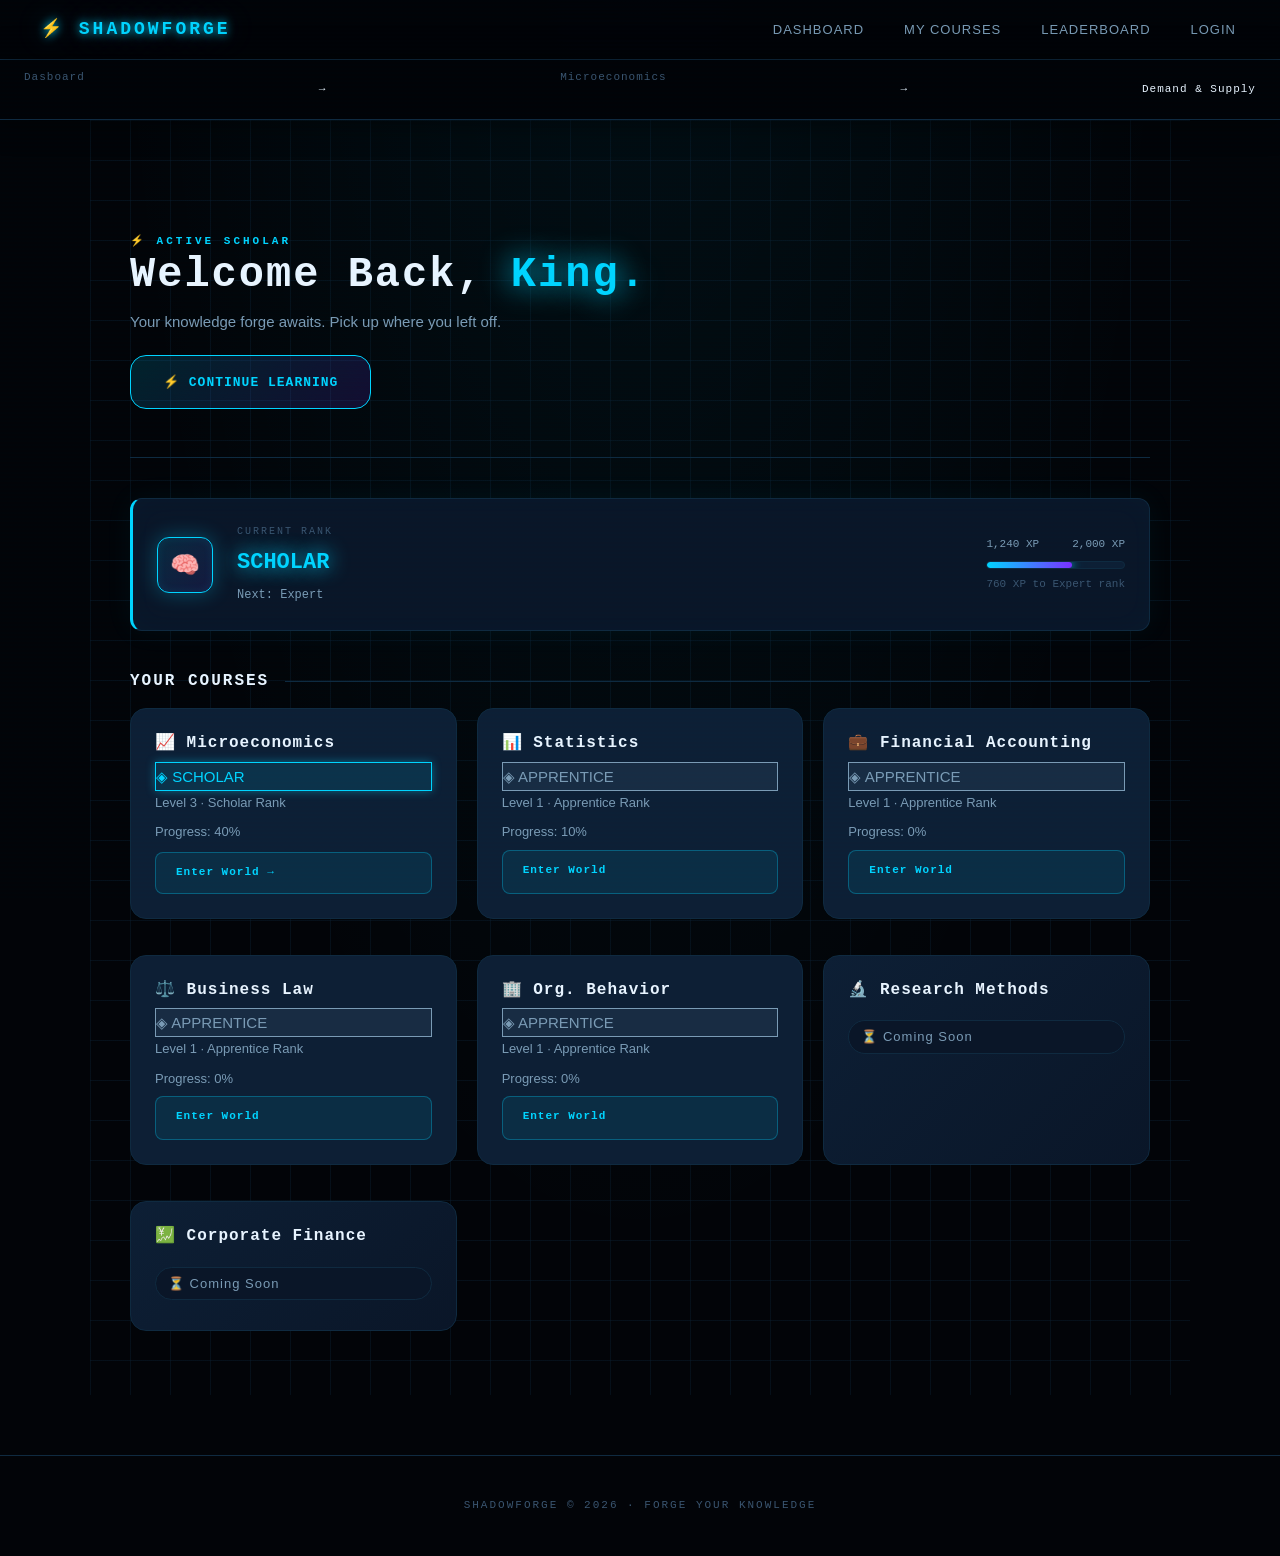
==== commit d04ee423: "Day 21 - full animation sytem, glitch logo, entrance animations, micro-interactions" ====
--- a/index.html
+++ b/index.html
@@ -71,14 +71,17 @@
 
     <!-- Hero Section -->
     <section id="hero">
-      <div class="text-eyebrow">⚡ Active Scholar</div>
-      <h1>Welcome Back, <span class="text-neon">King.</span></h1>
-      <p>Your knowledge forge awaits. Pick up where you left off.</p>
-      <!-- Hero button -->
-      <button class="btn-primary btn-lg">
-        ⚡ Continue Learning
-      </button>
-    </section>
+  <div class="text-eyebrow animate-in">⚡ Active Scholar</div>
+  <h1 class="animate-in delay-1">
+    Welcome Back, <span class="text-neon">King.</span>
+  </h1>
+  <p class="animate-in delay-2">
+    Your knowledge forge awaits. Pick up where you left off.
+  </p>
+  <button class="btn-primary btn-lg animate-in delay-3">
+    ⚡ Continue Learning
+  </button>
+</section>
 
     <!-- Add this inside <main> above the courses section -->
     <div class="rank-card">
--- a/css/style.css
+++ b/css/style.css
@@ -3914,4 +3914,372 @@
 
 #hamburger.open span:nth-child(3) {
     transform: translateY(-7px) rotate(-45deg);
+}
+
+
+/* Only show invalid state after user tries to submit */
+input:invalid:not(:placeholder-shown) {
+  border-color: var(--border-dim);
+  box-shadow: none;
+}
+
+
+
+/* ══════════════════════════════════════════
+   DAY 21 — ANIMATIONS & MICRO-INTERACTIONS
+══════════════════════════════════════════ */
+
+/* ── KEYFRAME DEFINITIONS ── */
+
+/* Fade up — elements entering from below */
+@keyframes fadeUp {
+  from {
+    opacity: 0;
+    transform: translateY(20px);
+  }
+  to {
+    opacity: 1;
+    transform: translateY(0);
+  }
+}
+
+/* Fade in — simple opacity */
+@keyframes fadeIn {
+  from { opacity: 0; }
+  to   { opacity: 1; }
+}
+
+/* Fade down — elements entering from above */
+@keyframes fadeDown {
+  from {
+    opacity: 0;
+    transform: translateY(-20px);
+  }
+  to {
+    opacity: 1;
+    transform: translateY(0);
+  }
+}
+
+/* Scale in — elements growing into place */
+@keyframes scaleIn {
+  from {
+    opacity: 0;
+    transform: scale(0.9);
+  }
+  to {
+    opacity: 1;
+    transform: scale(1);
+  }
+}
+
+/* Slide in from left */
+@keyframes slideInLeft {
+  from {
+    opacity: 0;
+    transform: translateX(-30px);
+  }
+  to {
+    opacity: 1;
+    transform: translateX(0);
+  }
+}
+
+/* Slide in from right */
+@keyframes slideInRight {
+  from {
+    opacity: 0;
+    transform: translateX(30px);
+  }
+  to {
+    opacity: 1;
+    transform: translateX(0);
+  }
+}
+
+/* Glitch — cyberpunk logo effect */
+@keyframes glitch {
+  0%, 85%, 100% {
+    text-shadow:
+      0 0 10px var(--neon-cyan),
+      0 0 30px rgba(0, 212, 255, 0.4);
+    transform: translate(0);
+  }
+  87% {
+    text-shadow:
+      -3px 0 var(--neon-purple),
+      3px 0 var(--neon-cyan);
+    transform: translate(-2px, 1px);
+  }
+  89% {
+    text-shadow:
+      3px 0 var(--neon-purple),
+      -3px 0 var(--neon-cyan);
+    transform: translate(2px, -1px);
+  }
+  91% {
+    text-shadow:
+      0 0 10px var(--neon-cyan),
+      0 0 30px rgba(0, 212, 255, 0.4);
+    transform: translate(0);
+  }
+  93% {
+    text-shadow:
+      -2px 0 var(--neon-red),
+      2px 0 var(--neon-cyan);
+    transform: translate(1px, 0);
+  }
+  95% {
+    text-shadow:
+      0 0 10px var(--neon-cyan),
+      0 0 30px rgba(0, 212, 255, 0.4);
+    transform: translate(0);
+  }
+}
+
+/* Pulse glow — breathing effect */
+@keyframes pulseGlow {
+  0%, 100% {
+    box-shadow:
+      0 0 8px rgba(0, 212, 255, 0.3),
+      0 0 20px rgba(0, 212, 255, 0.1);
+  }
+  50% {
+    box-shadow:
+      0 0 16px rgba(0, 212, 255, 0.6),
+      0 0 40px rgba(0, 212, 255, 0.3);
+  }
+}
+
+/* Pulse glow text */
+@keyframes pulseGlowText {
+  0%, 100% {
+    text-shadow:
+      0 0 10px var(--neon-cyan),
+      0 0 20px rgba(0, 212, 255, 0.3);
+  }
+  50% {
+    text-shadow:
+      0 0 20px var(--neon-cyan),
+      0 0 40px rgba(0, 212, 255, 0.6),
+      0 0 60px rgba(0, 212, 255, 0.2);
+  }
+}
+
+/* Spin — loading indicator */
+@keyframes spin {
+  from { transform: rotate(0deg); }
+  to   { transform: rotate(360deg); }
+}
+
+/* Shimmer — loading skeleton */
+@keyframes shimmer {
+  0%   { background-position: -200% center; }
+  100% { background-position: 200% center; }
+}
+
+/* Float — subtle up and down */
+@keyframes float {
+  0%, 100% { transform: translateY(0px); }
+  50%       { transform: translateY(-6px); }
+}
+
+/* XP bar fill — animates on load */
+@keyframes xpFill {
+  from { width: 0%; }
+}
+
+/* Streak pulse — fire emoji bounce */
+@keyframes streakPulse {
+  0%, 100% { transform: scale(1); }
+  50%       { transform: scale(1.2); }
+}
+
+/* ── APPLYING ANIMATIONS ── */
+@media (prefers-reduced-motion: no-preference) {
+
+  /* Logo glitch */
+  #logo {
+    animation: glitch 8s infinite;
+  }
+
+  /* XP bar animates on load */
+  .xp-fill {
+    animation: xpFill 1.2s ease-out forwards;
+  }
+
+  /* Active node pulse */
+  .node-icon.active {
+    animation: pulseGlow 2s ease-in-out infinite;
+  }
+
+  /* Rank name glow pulse */
+  .rank-name {
+    animation: pulseGlowText 3s ease-in-out infinite;
+  }
+
+  /* Page entrance animations */
+  .animate-in {
+    animation: fadeUp 0.4s ease forwards;
+    opacity: 0;
+  }
+
+  /* Staggered delays for sequences */
+  .delay-1 { animation-delay: 0.1s; }
+  .delay-2 { animation-delay: 0.2s; }
+  .delay-3 { animation-delay: 0.3s; }
+  .delay-4 { animation-delay: 0.4s; }
+  .delay-5 { animation-delay: 0.5s; }
+  .delay-6 { animation-delay: 0.6s; }
+
+  /* Nav entrance */
+  nav {
+    animation: fadeDown 0.3s ease forwards;
+  }
+
+  /* Card entrance */
+  .course-card {
+    animation: fadeUp 0.4s ease forwards;
+    opacity: 0;
+  }
+
+  /* Stagger course cards */
+  .course-card:nth-child(1) { animation-delay: 0.1s; }
+  .course-card:nth-child(2) { animation-delay: 0.2s; }
+  .course-card:nth-child(3) { animation-delay: 0.3s; }
+  .course-card:nth-child(4) { animation-delay: 0.4s; }
+  .course-card:nth-child(5) { animation-delay: 0.5s; }
+  .course-card:nth-child(6) { animation-delay: 0.6s; }
+  .course-card:nth-child(7) { animation-delay: 0.7s; }
+
+  /* Topic nodes stagger */
+  .topic-node-wrap:nth-child(1) .topic-node { animation: slideInLeft 0.3s ease forwards; animation-delay: 0.1s; opacity: 0; }
+  .topic-node-wrap:nth-child(3) .topic-node { animation: slideInLeft 0.3s ease forwards; animation-delay: 0.2s; opacity: 0; }
+  .topic-node-wrap:nth-child(5) .topic-node { animation: slideInLeft 0.3s ease forwards; animation-delay: 0.3s; opacity: 0; }
+  .topic-node-wrap:nth-child(7) .topic-node { animation: slideInLeft 0.3s ease forwards; animation-delay: 0.4s; opacity: 0; }
+  .topic-node-wrap:nth-child(9) .topic-node { animation: slideInLeft 0.3s ease forwards; animation-delay: 0.5s; opacity: 0; }
+
+  /* Auth box entrance */
+  #login-box,
+  #signup-box {
+    animation: scaleIn 0.4s ease forwards;
+  }
+
+  /* Podium cards */
+  #second-place { animation: slideInLeft 0.4s ease 0.1s forwards; opacity: 0; }
+  #first-place  { animation: fadeUp 0.4s ease 0.2s forwards; opacity: 0; }
+  #third-place  { animation: slideInRight 0.4s ease 0.1s forwards; opacity: 0; }
+
+}
+
+/* ── UTILITY ANIMATION CLASSES ── */
+.animate-fade-up    { animation: fadeUp 0.4s ease forwards; }
+.animate-fade-in    { animation: fadeIn 0.3s ease forwards; }
+.animate-scale-in   { animation: scaleIn 0.3s ease forwards; }
+.animate-float      { animation: float 3s ease-in-out infinite; }
+.animate-pulse-glow { animation: pulseGlow 2s ease-in-out infinite; }
+.animate-spin       { animation: spin 0.6s linear infinite; }
+
+/* ── SKELETON LOADING ── */
+.skeleton {
+  background: linear-gradient(
+    90deg,
+    var(--bg-card) 25%,
+    var(--bg-elevated) 50%,
+    var(--bg-card) 75%
+  );
+  background-size: 200% 100%;
+  animation: shimmer 1.5s infinite;
+  border-radius: var(--radius-md);
+}
+
+.skeleton-text {
+  height: 14px;
+  margin-bottom: var(--space-2);
+  border-radius: var(--radius-sm);
+}
+
+.skeleton-title {
+  height: 24px;
+  width: 60%;
+  margin-bottom: var(--space-3);
+  border-radius: var(--radius-sm);
+}
+
+.skeleton-card {
+  height: 160px;
+  border-radius: var(--card-radius);
+}
+
+/* ── MICRO-INTERACTIONS ── */
+
+/* Button press feel */
+.btn-primary:active,
+.btn-secondary:active,
+.btn-ghost:active {
+  transform: scale(0.97);
+  transition: transform 0.1s ease;
+}
+
+/* Card click press */
+.course-card:active {
+  transform: translateY(-1px) scale(0.99);
+}
+
+/* Checkbox bounce */
+input[type="checkbox"]:checked {
+  animation: scaleIn 0.2s cubic-bezier(0.34, 1.56, 0.64, 1);
+}
+
+/* Nav link hover slide */
+#nav-links a {
+  position: relative;
+}
+
+#nav-links a::after {
+  content: '';
+  position: absolute;
+  bottom: -2px;
+  left: 0;
+  width: 0;
+  height: 1px;
+  background: var(--neon-cyan);
+  transition: width 0.2s ease;
+  box-shadow: var(--glow-cyan-sm);
+}
+
+#nav-links a:hover::after {
+  width: 100%;
+}
+
+/* ── TOAST NOTIFICATION ── */
+.toast {
+  position: fixed;
+  bottom: var(--space-6);
+  right: var(--space-6);
+  background: var(--bg-card);
+  border: 1px solid var(--border-cyan);
+  border-radius: var(--radius-lg);
+  padding: var(--space-4) var(--space-6);
+  font-family: var(--font-display);
+  font-size: var(--text-sm);
+  color: var(--neon-cyan);
+  box-shadow:
+    var(--glow-cyan-sm),
+    0 16px 40px rgba(0, 0, 0, 0.4);
+  z-index: var(--z-toast);
+  animation: slideInRight 0.3s ease forwards;
+  max-width: 300px;
+}
+
+.toast.success {
+  border-color: var(--border-green);
+  color: var(--neon-green);
+  box-shadow: var(--glow-green-sm);
+}
+
+.toast.error {
+  border-color: var(--border-red);
+  color: var(--neon-red);
+  box-shadow: var(--glow-red-sm);
 }
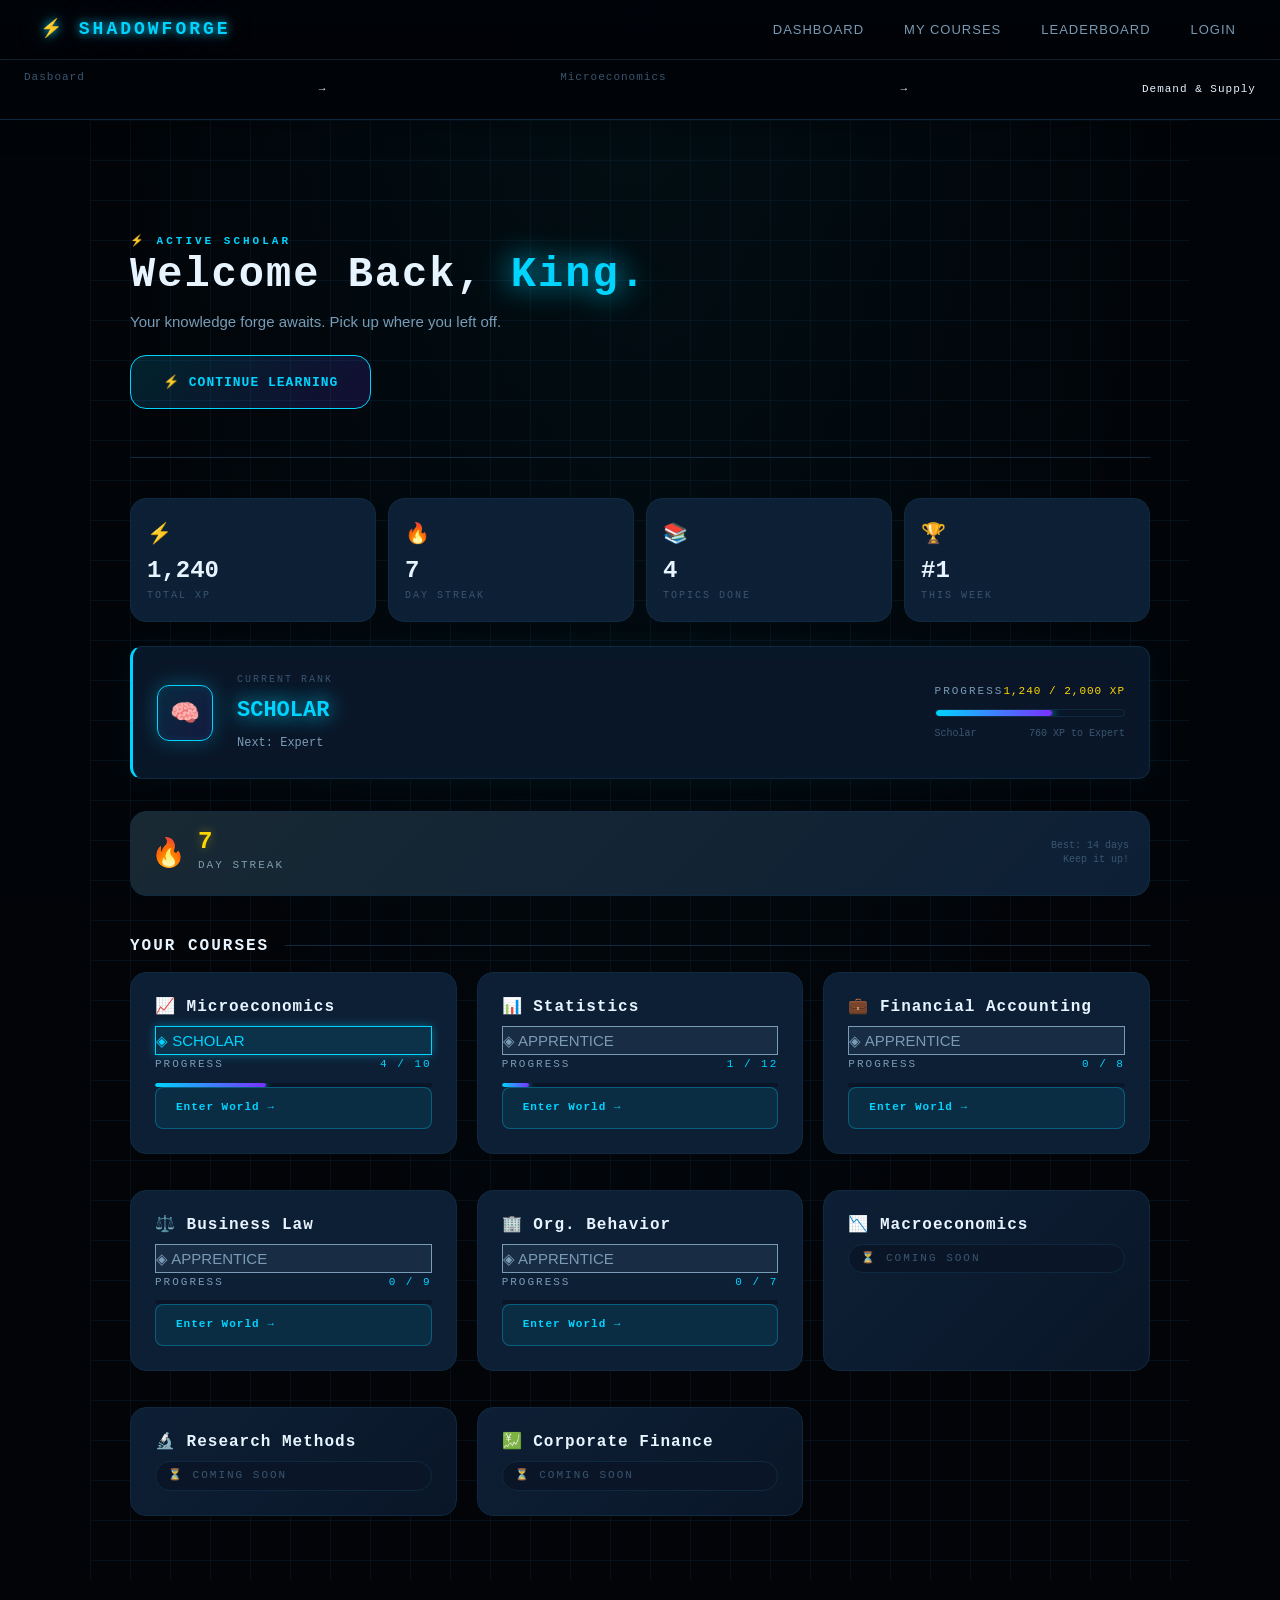
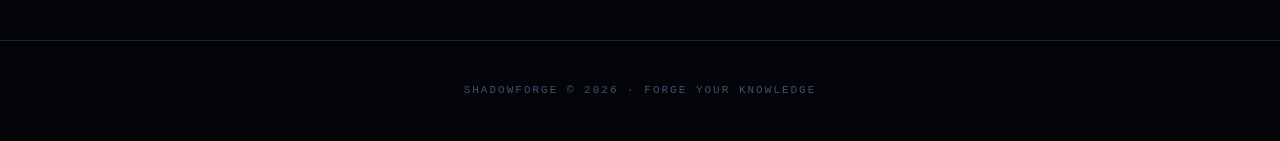
==== commit ffc9f4ed: "Day 22 - gamification components, XP bars, streak widget, stats grid" ====
--- a/index.html
+++ b/index.html
@@ -67,111 +67,206 @@
 
 
   <!-- ===== MAIN CONTENT ===== -->
-  <main id="main-content">
-
-    <!-- Hero Section -->
+  <main>
+
+    <!-- ===== HERO ===== -->
     <section id="hero">
-  <div class="text-eyebrow animate-in">⚡ Active Scholar</div>
-  <h1 class="animate-in delay-1">
-    Welcome Back, <span class="text-neon">King.</span>
-  </h1>
-  <p class="animate-in delay-2">
-    Your knowledge forge awaits. Pick up where you left off.
-  </p>
-  <button class="btn-primary btn-lg animate-in delay-3">
-    ⚡ Continue Learning
-  </button>
-</section>
-
-    <!-- Add this inside <main> above the courses section -->
-    <div class="rank-card">
+      <div class="text-eyebrow animate-in">⚡ Active Scholar</div>
+      <h1 class="animate-in delay-1">
+        Welcome Back, <span class="text-neon">King.</span>
+      </h1>
+      <p class="animate-in delay-2">
+        Your knowledge forge awaits. Pick up where you left off.
+      </p>
+      <button class="btn-primary btn-lg animate-in delay-3">
+        ⚡ Continue Learning
+      </button>
+    </section>
+
+    <!-- ===== STATS GRID ===== -->
+    <div class="stats-grid animate-in delay-2">
+
+      <div class="stat-card">
+        <div class="stat-card-icon">⚡</div>
+        <div class="stat-card-value">1,240</div>
+        <div class="stat-card-label">Total XP</div>
+      </div>
+
+      <div class="stat-card">
+        <div class="stat-card-icon">🔥</div>
+        <div class="stat-card-value">7</div>
+        <div class="stat-card-label">Day Streak</div>
+      </div>
+
+      <div class="stat-card">
+        <div class="stat-card-icon">📚</div>
+        <div class="stat-card-value">4</div>
+        <div class="stat-card-label">Topics Done</div>
+      </div>
+
+      <div class="stat-card">
+        <div class="stat-card-icon">🏆</div>
+        <div class="stat-card-value">#1</div>
+        <div class="stat-card-label">This Week</div>
+      </div>
+
+    </div>
+
+    <!-- ===== RANK CARD ===== -->
+    <div class="rank-card animate-in delay-3">
       <div class="rank-badge">🧠</div>
       <div class="rank-info">
         <div class="rank-label">Current Rank</div>
         <div class="rank-name">SCHOLAR</div>
         <div class="rank-next">Next: Expert</div>
       </div>
-      <div class="xp-bar-wrap">
-        <div class="xp-bar-label">
-          <span>1,240 XP</span>
-          <span>2,000 XP</span>
-        </div>
-        <div class="xp-bar">
-          <div class="xp-fill" style="width: 62%"></div>
-        </div>
-        <div class="xp-hint">760 XP to Expert rank</div>
-      </div>
-    </div>
-
-    <!-- Courses Section -->
+      <div class="xp-progress-wrap">
+        <div class="xp-progress-header">
+          <span class="xp-progress-label">Progress</span>
+          <span class="xp-progress-value">1,240 / 2,000 XP</span>
+        </div>
+        <div class="xp-bar-track">
+          <div class="xp-bar-fill" style="width: 62%"></div>
+        </div>
+        <div class="xp-progress-footer">
+          <span>Scholar</span>
+          <span>760 XP to Expert</span>
+        </div>
+      </div>
+    </div>
+
+    <!-- ===== STREAK WIDGET ===== -->
+    <div class="streak-widget animate-in delay-4">
+      <div class="streak-icon">🔥</div>
+      <div class="streak-info">
+        <div class="streak-count">7</div>
+        <div class="streak-label">Day Streak</div>
+      </div>
+      <div class="streak-best">
+        <div style="color: var(--text-dim); font-family: var(--font-mono); font-size: 10px;">
+          Best: 14 days
+        </div>
+        <div style="color: var(--text-dim); font-family: var(--font-mono); font-size: 10px;">
+          Keep it up!
+        </div>
+      </div>
+    </div>
+
+    <!-- ===== COURSES ===== -->
     <section id="courses">
       <div class="section-header">
         <h2>YOUR COURSES</h2>
         <div class="section-line"></div>
       </div>
-
-      <div class="courses-grid">
-
-        <div class="course-card" data-course-id="microeconomics" style="--subject-color: var(--subject-micro-color)">
-          <h3>📈 Microeconomics</h3>
-          <span class="rank-tag rank-badge-scholar">◈ SCHOLAR</span>
-          <p>Level 3 · Scholar Rank</p>
-          <p>Progress: 40%</p>
-          <!-- Course card buttons -->
-          <a href="topic.html" class="btn-primary btn-sm">
-            Enter World →
-          </a>
-        </div>
-
-        <div class="course-card" data-course-id="statistics" style="--subject-color: var(--subject-stats-color)">
-          <h3>📊 Statistics</h3>
-          <span class="rank-tag rank-badge-apprentice">◈ APPRENTICE</span>
-          <p>Level 1 · Apprentice Rank</p>
-          <p>Progress: 10%</p>
-          <a href="#">Enter World</a>
-        </div>
-
-        <div class="course-card" data-course-id="accounting" style="--subject-color: var(--subject-accounting-color)">
-          <h3>💼 Financial Accounting</h3>
-          <span class="rank-tag rank-badge-apprentice">◈ APPRENTICE</span>
-          <p>Level 1 · Apprentice Rank</p>
-          <p>Progress: 0%</p>
-          <a href="#">Enter World</a>
-        </div>
-
-        <div class="course-card" data-course-id="law" style="--subject-color: var(--subject-law-color)">
-          <h3>⚖️ Business Law</h3>
-          <span class="rank-tag rank-badge-apprentice">◈ APPRENTICE</span>
-          <p>Level 1 · Apprentice Rank</p>
-          <p>Progress: 0%</p>
-          <a href="#">Enter World</a>
-        </div>
-
-        <div class="course-card" data-course-id="org-behavior" style="--subject-color: var(--subject-org-color)">
-
-          <h3>🏢 Org. Behavior</h3>
-          <span class="rank-tag rank-badge-apprentice">◈ APPRENTICE</span>
-          <p>Level 1 · Apprentice Rank</p>
-          <p>Progress: 0%</p>
-          <a href="#">Enter World</a>
-        </div>
-
-        <div class="course-card coming-soon">
-          <h3>🔬 Research Methods</h3>
-          <p class="coming-soon-badge">⏳ Coming Soon</p>
-        </div>
-
-        <div class="course-card coming-soon">
-          <h3>💹 Corporate Finance</h3>
-          <p class="coming-soon-badge">⏳ Coming Soon</p>
-        </div>
-
+      
+        <!-- your existing course cards here -->
+
+        <div class="courses-grid">
+
+          <!-- MICROECONOMICS -->
+          <div class="course-card" data-course-id="microeconomics" style="--subject-color: var(--subject-micro-color)">
+            <h3>📈 Microeconomics</h3>
+            <span class="rank-tag rank-badge-scholar">◈ SCHOLAR</span>
+            <div class="topic-progress-wrap">
+              <div class="topic-progress-header">
+                <span class="topic-progress-label">Progress</span>
+                <span class="topic-progress-count">4 / 10</span>
+              </div>
+              <div class="topic-progress-track">
+                <div class="topic-progress-fill" style="width: 40%"></div>
+              </div>
+            </div>
+            <a href="topic.html" class="btn-primary btn-sm">Enter World →</a>
+          </div>
+
+          <!-- STATISTICS -->
+          <div class="course-card" data-course-id="statistics" style="--subject-color: var(--subject-stats-color)">
+            <h3>📊 Statistics</h3>
+            <span class="rank-tag rank-badge-apprentice">◈ APPRENTICE</span>
+            <div class="topic-progress-wrap">
+              <div class="topic-progress-header">
+                <span class="topic-progress-label">Progress</span>
+                <span class="topic-progress-count">1 / 12</span>
+              </div>
+              <div class="topic-progress-track">
+                <div class="topic-progress-fill" style="width: 10%"></div>
+              </div>
+            </div>
+            <a href="#" class="btn-primary btn-sm">Enter World →</a>
+          </div>
+
+          <!-- FINANCIAL ACCOUNTING -->
+          <div class="course-card" data-course-id="financial-accounting"
+            style="--subject-color: var(--subject-accounting-color)">
+            <h3>💼 Financial Accounting</h3>
+            <span class="rank-tag rank-badge-apprentice">◈ APPRENTICE</span>
+            <div class="topic-progress-wrap">
+              <div class="topic-progress-header">
+                <span class="topic-progress-label">Progress</span>
+                <span class="topic-progress-count">0 / 8</span>
+              </div>
+              <div class="topic-progress-track">
+                <div class="topic-progress-fill" style="width: 0%"></div>
+              </div>
+            </div>
+            <a href="#" class="btn-primary btn-sm">Enter World →</a>
+          </div>
+
+          <!-- BUSINESS LAW -->
+          <div class="course-card" data-course-id="business-law" style="--subject-color: var(--subject-law-color)">
+            <h3>⚖️ Business Law</h3>
+            <span class="rank-tag rank-badge-apprentice">◈ APPRENTICE</span>
+            <div class="topic-progress-wrap">
+              <div class="topic-progress-header">
+                <span class="topic-progress-label">Progress</span>
+                <span class="topic-progress-count">0 / 9</span>
+              </div>
+              <div class="topic-progress-track">
+                <div class="topic-progress-fill" style="width: 0%"></div>
+              </div>
+            </div>
+            <a href="#" class="btn-primary btn-sm">Enter World →</a>
+          </div>
+
+          <!-- ORGANIZATIONAL BEHAVIOR -->
+          <div class="course-card" data-course-id="org-behavior" style="--subject-color: var(--subject-org-color)">
+            <h3>🏢 Org. Behavior</h3>
+            <span class="rank-tag rank-badge-apprentice">◈ APPRENTICE</span>
+            <div class="topic-progress-wrap">
+              <div class="topic-progress-header">
+                <span class="topic-progress-label">Progress</span>
+                <span class="topic-progress-count">0 / 7</span>
+              </div>
+              <div class="topic-progress-track">
+                <div class="topic-progress-fill" style="width: 0%"></div>
+              </div>
+            </div>
+            <a href="#" class="btn-primary btn-sm">Enter World →</a>
+          </div>
+
+          <!-- COMING SOON CARDS -->
+          <div class="course-card coming-soon">
+            <h3>📉 Macroeconomics</h3>
+            <span class="badge-coming-soon">⏳ Coming Soon</span>
+          </div>
+
+          <div class="course-card coming-soon">
+            <h3>🔬 Research Methods</h3>
+            <span class="badge-coming-soon">⏳ Coming Soon</span>
+          </div>
+
+          <div class="course-card coming-soon">
+            <h3>💹 Corporate Finance</h3>
+            <span class="badge-coming-soon">⏳ Coming Soon</span>
+          </div>
+
+        </div>
       </div>
     </section>
 
-
-
   </main>
+
+  
 
   <!-- ===== FOOTER ===== -->
   <footer>
--- a/css/style.css
+++ b/css/style.css
@@ -236,6 +236,7 @@
     --subject-accounting-color: #ffd700;
     --subject-law-color: #ff3366;
     --subject-org-color: #00ff88;
+    --subject-macro-color: #00ff88;
 
 }
 
@@ -3919,8 +3920,8 @@
 
 /* Only show invalid state after user tries to submit */
 input:invalid:not(:placeholder-shown) {
-  border-color: var(--border-dim);
-  box-shadow: none;
+    border-color: var(--border-dim);
+    box-shadow: none;
 }
 
 
@@ -3933,282 +3934,420 @@
 
 /* Fade up — elements entering from below */
 @keyframes fadeUp {
-  from {
-    opacity: 0;
-    transform: translateY(20px);
-  }
-  to {
-    opacity: 1;
-    transform: translateY(0);
-  }
+    from {
+        opacity: 0;
+        transform: translateY(20px);
+    }
+
+    to {
+        opacity: 1;
+        transform: translateY(0);
+    }
 }
 
 /* Fade in — simple opacity */
 @keyframes fadeIn {
-  from { opacity: 0; }
-  to   { opacity: 1; }
+    from {
+        opacity: 0;
+    }
+
+    to {
+        opacity: 1;
+    }
 }
 
 /* Fade down — elements entering from above */
 @keyframes fadeDown {
-  from {
-    opacity: 0;
-    transform: translateY(-20px);
-  }
-  to {
-    opacity: 1;
-    transform: translateY(0);
-  }
+    from {
+        opacity: 0;
+        transform: translateY(-20px);
+    }
+
+    to {
+        opacity: 1;
+        transform: translateY(0);
+    }
 }
 
 /* Scale in — elements growing into place */
 @keyframes scaleIn {
-  from {
-    opacity: 0;
-    transform: scale(0.9);
-  }
-  to {
-    opacity: 1;
-    transform: scale(1);
-  }
+    from {
+        opacity: 0;
+        transform: scale(0.9);
+    }
+
+    to {
+        opacity: 1;
+        transform: scale(1);
+    }
 }
 
 /* Slide in from left */
 @keyframes slideInLeft {
-  from {
-    opacity: 0;
-    transform: translateX(-30px);
-  }
-  to {
-    opacity: 1;
-    transform: translateX(0);
-  }
+    from {
+        opacity: 0;
+        transform: translateX(-30px);
+    }
+
+    to {
+        opacity: 1;
+        transform: translateX(0);
+    }
 }
 
 /* Slide in from right */
 @keyframes slideInRight {
-  from {
-    opacity: 0;
-    transform: translateX(30px);
-  }
-  to {
-    opacity: 1;
-    transform: translateX(0);
-  }
+    from {
+        opacity: 0;
+        transform: translateX(30px);
+    }
+
+    to {
+        opacity: 1;
+        transform: translateX(0);
+    }
 }
 
 /* Glitch — cyberpunk logo effect */
 @keyframes glitch {
-  0%, 85%, 100% {
-    text-shadow:
-      0 0 10px var(--neon-cyan),
-      0 0 30px rgba(0, 212, 255, 0.4);
-    transform: translate(0);
-  }
-  87% {
-    text-shadow:
-      -3px 0 var(--neon-purple),
-      3px 0 var(--neon-cyan);
-    transform: translate(-2px, 1px);
-  }
-  89% {
-    text-shadow:
-      3px 0 var(--neon-purple),
-      -3px 0 var(--neon-cyan);
-    transform: translate(2px, -1px);
-  }
-  91% {
-    text-shadow:
-      0 0 10px var(--neon-cyan),
-      0 0 30px rgba(0, 212, 255, 0.4);
-    transform: translate(0);
-  }
-  93% {
-    text-shadow:
-      -2px 0 var(--neon-red),
-      2px 0 var(--neon-cyan);
-    transform: translate(1px, 0);
-  }
-  95% {
-    text-shadow:
-      0 0 10px var(--neon-cyan),
-      0 0 30px rgba(0, 212, 255, 0.4);
-    transform: translate(0);
-  }
+
+    0%,
+    85%,
+    100% {
+        text-shadow:
+            0 0 10px var(--neon-cyan),
+
+            0 0 30px rgba(0, 212, 255, 0.4);
+        transform: translate(0);
+    }
+
+    87% {
+        text-shadow:
+            -3px 0 var(--neon-purple),
+            3px 0 var(--neon-cyan);
+        transform: translate(-2px, 1px);
+    }
+
+    89% {
+        text-shadow:
+            3px 0 var(--neon-purple),
+            -3px 0 var(--neon-cyan);
+        transform: translate(2px, -1px);
+    }
+
+    91% {
+        text-shadow:
+            0 0 10px var(--neon-cyan),
+            0 0 30px rgba(0, 212, 255, 0.4);
+        transform: translate(0);
+    }
+
+    93% {
+        text-shadow:
+            -2px 0 var(--neon-red),
+            2px 0 var(--neon-cyan);
+        transform: translate(1px, 0);
+    }
+
+    95% {
+        text-shadow:
+            0 0 10px var(--neon-cyan),
+            0 0 30px rgba(0, 212, 255, 0.4);
+        transform: translate(0);
+    }
 }
 
 /* Pulse glow — breathing effect */
 @keyframes pulseGlow {
-  0%, 100% {
-    box-shadow:
-      0 0 8px rgba(0, 212, 255, 0.3),
-      0 0 20px rgba(0, 212, 255, 0.1);
-  }
-  50% {
-    box-shadow:
-      0 0 16px rgba(0, 212, 255, 0.6),
-      0 0 40px rgba(0, 212, 255, 0.3);
-  }
+
+    0%,
+    100% {
+        box-shadow:
+            0 0 8px rgba(0, 212, 255, 0.3),
+            0 0 20px rgba(0, 212, 255, 0.1);
+    }
+
+    50% {
+        box-shadow:
+            0 0 16px rgba(0, 212, 255, 0.6),
+            0 0 40px rgba(0, 212, 255, 0.3);
+    }
 }
 
 /* Pulse glow text */
 @keyframes pulseGlowText {
-  0%, 100% {
-    text-shadow:
-      0 0 10px var(--neon-cyan),
-      0 0 20px rgba(0, 212, 255, 0.3);
-  }
-  50% {
-    text-shadow:
-      0 0 20px var(--neon-cyan),
-      0 0 40px rgba(0, 212, 255, 0.6),
-      0 0 60px rgba(0, 212, 255, 0.2);
-  }
+
+    0%,
+    100% {
+        text-shadow:
+            0 0 10px var(--neon-cyan),
+            0 0 20px rgba(0, 212, 255, 0.3);
+    }
+
+    50% {
+        text-shadow:
+            0 0 20px var(--neon-cyan),
+            0 0 40px rgba(0, 212, 255, 0.6),
+            0 0 60px rgba(0, 212, 255, 0.2);
+    }
 }
 
 /* Spin — loading indicator */
 @keyframes spin {
-  from { transform: rotate(0deg); }
-  to   { transform: rotate(360deg); }
+    from {
+        transform: rotate(0deg);
+    }
+
+    to {
+        transform: rotate(360deg);
+    }
 }
 
 /* Shimmer — loading skeleton */
 @keyframes shimmer {
-  0%   { background-position: -200% center; }
-  100% { background-position: 200% center; }
+    0% {
+        background-position: -200% center;
+    }
+
+    100% {
+        background-position: 200% center;
+    }
 }
 
 /* Float — subtle up and down */
 @keyframes float {
-  0%, 100% { transform: translateY(0px); }
-  50%       { transform: translateY(-6px); }
+
+    0%,
+    100% {
+        transform: translateY(0px);
+    }
+
+    50% {
+        transform: translateY(-6px);
+    }
 }
 
 /* XP bar fill — animates on load */
 @keyframes xpFill {
-  from { width: 0%; }
+    from {
+        width: 0%;
+    }
 }
 
 /* Streak pulse — fire emoji bounce */
 @keyframes streakPulse {
-  0%, 100% { transform: scale(1); }
-  50%       { transform: scale(1.2); }
+
+    0%,
+    100% {
+        transform: scale(1);
+    }
+
+    50% {
+        transform: scale(1.2);
+    }
 }
 
 /* ── APPLYING ANIMATIONS ── */
 @media (prefers-reduced-motion: no-preference) {
 
-  /* Logo glitch */
-  #logo {
-    animation: glitch 8s infinite;
-  }
-
-  /* XP bar animates on load */
-  .xp-fill {
-    animation: xpFill 1.2s ease-out forwards;
-  }
-
-  /* Active node pulse */
-  .node-icon.active {
+    /* Logo glitch */
+    #logo {
+        animation: glitch 8s infinite;
+    }
+
+    /* XP bar animates on load */
+    .xp-fill {
+        animation: xpFill 1.2s ease-out forwards;
+    }
+
+    /* Active node pulse */
+    .node-icon.active {
+        animation: pulseGlow 2s ease-in-out infinite;
+    }
+
+    /* Rank name glow pulse */
+    .rank-name {
+        animation: pulseGlowText 3s ease-in-out infinite;
+    }
+
+    /* Page entrance animations */
+    .animate-in {
+        animation: fadeUp 0.4s ease forwards;
+        opacity: 0;
+    }
+
+    /* Staggered delays for sequences */
+    .delay-1 {
+        animation-delay: 0.1s;
+    }
+
+    .delay-2 {
+        animation-delay: 0.2s;
+    }
+
+    .delay-3 {
+        animation-delay: 0.3s;
+    }
+
+    .delay-4 {
+        animation-delay: 0.4s;
+    }
+
+    .delay-5 {
+        animation-delay: 0.5s;
+    }
+
+    .delay-6 {
+        animation-delay: 0.6s;
+    }
+
+    /* Nav entrance */
+    nav {
+        animation: fadeDown 0.3s ease forwards;
+    }
+
+    /* Card entrance */
+    .course-card {
+        animation: fadeUp 0.4s ease forwards;
+        opacity: 0;
+    }
+
+    /* Stagger course cards */
+    .course-card:nth-child(1) {
+        animation-delay: 0.1s;
+    }
+
+    .course-card:nth-child(2) {
+        animation-delay: 0.2s;
+    }
+
+    .course-card:nth-child(3) {
+        animation-delay: 0.3s;
+    }
+
+    .course-card:nth-child(4) {
+        animation-delay: 0.4s;
+    }
+
+    .course-card:nth-child(5) {
+        animation-delay: 0.5s;
+    }
+
+    .course-card:nth-child(6) {
+        animation-delay: 0.6s;
+    }
+
+    .course-card:nth-child(7) {
+        animation-delay: 0.7s;
+    }
+
+    /* Topic nodes stagger */
+    .topic-node-wrap:nth-child(1) .topic-node {
+        animation: slideInLeft 0.3s ease forwards;
+        animation-delay: 0.1s;
+        opacity: 0;
+    }
+
+    .topic-node-wrap:nth-child(3) .topic-node {
+        animation: slideInLeft 0.3s ease forwards;
+        animation-delay: 0.2s;
+        opacity: 0;
+    }
+
+    .topic-node-wrap:nth-child(5) .topic-node {
+        animation: slideInLeft 0.3s ease forwards;
+        animation-delay: 0.3s;
+        opacity: 0;
+    }
+
+    .topic-node-wrap:nth-child(7) .topic-node {
+        animation: slideInLeft 0.3s ease forwards;
+        animation-delay: 0.4s;
+        opacity: 0;
+    }
+
+    .topic-node-wrap:nth-child(9) .topic-node {
+        animation: slideInLeft 0.3s ease forwards;
+        animation-delay: 0.5s;
+        opacity: 0;
+    }
+
+    /* Auth box entrance */
+    #login-box,
+    #signup-box {
+        animation: scaleIn 0.4s ease forwards;
+    }
+
+    /* Podium cards */
+    #second-place {
+        animation: slideInLeft 0.4s ease 0.1s forwards;
+        opacity: 0;
+    }
+
+    #first-place {
+        animation: fadeUp 0.4s ease 0.2s forwards;
+        opacity: 0;
+    }
+
+    #third-place {
+        animation: slideInRight 0.4s ease 0.1s forwards;
+        opacity: 0;
+    }
+
+}
+
+/* ── UTILITY ANIMATION CLASSES ── */
+.animate-fade-up {
+    animation: fadeUp 0.4s ease forwards;
+}
+
+.animate-fade-in {
+    animation: fadeIn 0.3s ease forwards;
+}
+
+.animate-scale-in {
+    animation: scaleIn 0.3s ease forwards;
+}
+
+.animate-float {
+    animation: float 3s ease-in-out infinite;
+}
+
+.animate-pulse-glow {
     animation: pulseGlow 2s ease-in-out infinite;
-  }
-
-  /* Rank name glow pulse */
-  .rank-name {
-    animation: pulseGlowText 3s ease-in-out infinite;
-  }
-
-  /* Page entrance animations */
-  .animate-in {
-    animation: fadeUp 0.4s ease forwards;
-    opacity: 0;
-  }
-
-  /* Staggered delays for sequences */
-  .delay-1 { animation-delay: 0.1s; }
-  .delay-2 { animation-delay: 0.2s; }
-  .delay-3 { animation-delay: 0.3s; }
-  .delay-4 { animation-delay: 0.4s; }
-  .delay-5 { animation-delay: 0.5s; }
-  .delay-6 { animation-delay: 0.6s; }
-
-  /* Nav entrance */
-  nav {
-    animation: fadeDown 0.3s ease forwards;
-  }
-
-  /* Card entrance */
-  .course-card {
-    animation: fadeUp 0.4s ease forwards;
-    opacity: 0;
-  }
-
-  /* Stagger course cards */
-  .course-card:nth-child(1) { animation-delay: 0.1s; }
-  .course-card:nth-child(2) { animation-delay: 0.2s; }
-  .course-card:nth-child(3) { animation-delay: 0.3s; }
-  .course-card:nth-child(4) { animation-delay: 0.4s; }
-  .course-card:nth-child(5) { animation-delay: 0.5s; }
-  .course-card:nth-child(6) { animation-delay: 0.6s; }
-  .course-card:nth-child(7) { animation-delay: 0.7s; }
-
-  /* Topic nodes stagger */
-  .topic-node-wrap:nth-child(1) .topic-node { animation: slideInLeft 0.3s ease forwards; animation-delay: 0.1s; opacity: 0; }
-  .topic-node-wrap:nth-child(3) .topic-node { animation: slideInLeft 0.3s ease forwards; animation-delay: 0.2s; opacity: 0; }
-  .topic-node-wrap:nth-child(5) .topic-node { animation: slideInLeft 0.3s ease forwards; animation-delay: 0.3s; opacity: 0; }
-  .topic-node-wrap:nth-child(7) .topic-node { animation: slideInLeft 0.3s ease forwards; animation-delay: 0.4s; opacity: 0; }
-  .topic-node-wrap:nth-child(9) .topic-node { animation: slideInLeft 0.3s ease forwards; animation-delay: 0.5s; opacity: 0; }
-
-  /* Auth box entrance */
-  #login-box,
-  #signup-box {
-    animation: scaleIn 0.4s ease forwards;
-  }
-
-  /* Podium cards */
-  #second-place { animation: slideInLeft 0.4s ease 0.1s forwards; opacity: 0; }
-  #first-place  { animation: fadeUp 0.4s ease 0.2s forwards; opacity: 0; }
-  #third-place  { animation: slideInRight 0.4s ease 0.1s forwards; opacity: 0; }
-
-}
-
-/* ── UTILITY ANIMATION CLASSES ── */
-.animate-fade-up    { animation: fadeUp 0.4s ease forwards; }
-.animate-fade-in    { animation: fadeIn 0.3s ease forwards; }
-.animate-scale-in   { animation: scaleIn 0.3s ease forwards; }
-.animate-float      { animation: float 3s ease-in-out infinite; }
-.animate-pulse-glow { animation: pulseGlow 2s ease-in-out infinite; }
-.animate-spin       { animation: spin 0.6s linear infinite; }
+}
+
+.animate-spin {
+    animation: spin 0.6s linear infinite;
+}
 
 /* ── SKELETON LOADING ── */
 .skeleton {
-  background: linear-gradient(
-    90deg,
-    var(--bg-card) 25%,
-    var(--bg-elevated) 50%,
-    var(--bg-card) 75%
-  );
-  background-size: 200% 100%;
-  animation: shimmer 1.5s infinite;
-  border-radius: var(--radius-md);
+    background: linear-gradient(90deg,
+            var(--bg-card) 25%,
+            var(--bg-elevated) 50%,
+            var(--bg-card) 75%);
+    background-size: 200% 100%;
+    animation: shimmer 1.5s infinite;
+    border-radius: var(--radius-md);
 }
 
 .skeleton-text {
-  height: 14px;
-  margin-bottom: var(--space-2);
-  border-radius: var(--radius-sm);
+    height: 14px;
+    margin-bottom: var(--space-2);
+    border-radius: var(--radius-sm);
 }
 
 .skeleton-title {
-  height: 24px;
-  width: 60%;
-  margin-bottom: var(--space-3);
-  border-radius: var(--radius-sm);
+    height: 24px;
+    width: 60%;
+    margin-bottom: var(--space-3);
+    border-radius: var(--radius-sm);
 }
 
 .skeleton-card {
-  height: 160px;
-  border-radius: var(--card-radius);
+    height: 160px;
+    border-radius: var(--card-radius);
 }
 
 /* ── MICRO-INTERACTIONS ── */
@@ -4217,69 +4356,569 @@
 .btn-primary:active,
 .btn-secondary:active,
 .btn-ghost:active {
-  transform: scale(0.97);
-  transition: transform 0.1s ease;
+    transform: scale(0.97);
+    transition: transform 0.1s ease;
 }
 
 /* Card click press */
 .course-card:active {
-  transform: translateY(-1px) scale(0.99);
+    transform: translateY(-1px) scale(0.99);
 }
 
 /* Checkbox bounce */
 input[type="checkbox"]:checked {
-  animation: scaleIn 0.2s cubic-bezier(0.34, 1.56, 0.64, 1);
+    animation: scaleIn 0.2s cubic-bezier(0.34, 1.56, 0.64, 1);
 }
 
 /* Nav link hover slide */
 #nav-links a {
+    position: relative;
+}
+
+#nav-links a::after {
+    content: '';
+    position: absolute;
+    bottom: -2px;
+    left: 0;
+    width: 0;
+    height: 1px;
+    background: var(--neon-cyan);
+    transition: width 0.2s ease;
+    box-shadow: var(--glow-cyan-sm);
+}
+
+#nav-links a:hover::after {
+    width: 100%;
+}
+
+/* ── TOAST NOTIFICATION ── */
+.toast {
+    position: fixed;
+    bottom: var(--space-6);
+    right: var(--space-6);
+    background: var(--bg-card);
+    border: 1px solid var(--border-cyan);
+    border-radius: var(--radius-lg);
+    padding: var(--space-4) var(--space-6);
+    font-family: var(--font-display);
+    font-size: var(--text-sm);
+    color: var(--neon-cyan);
+    box-shadow:
+        var(--glow-cyan-sm),
+        0 16px 40px rgba(0, 0, 0, 0.4);
+    z-index: var(--z-toast);
+    animation: slideInRight 0.3s ease forwards;
+    max-width: 300px;
+}
+
+.toast.success {
+    border-color: var(--border-green);
+    color: var(--neon-green);
+    box-shadow: var(--glow-green-sm);
+}
+
+.toast.error {
+    border-color: var(--border-red);
+    color: var(--neon-red);
+    box-shadow: var(--glow-red-sm);
+}
+
+
+/* ══════════════════════════════════════════
+   DAY 22 — GAMIFICATION COMPONENTS
+══════════════════════════════════════════ */
+
+/* ── XP PROGRESS BAR ── */
+.xp-progress-wrap {
+  display: flex;
+  flex-direction: column;
+  gap: var(--space-2);
+  width: 100%;
+}
+
+.xp-progress-header {
+  display: flex;
+  align-items: center;
+  justify-content: space-between;
+}
+
+.xp-progress-label {
+  font-family: var(--font-display);
+  font-size: var(--text-xs);
+  color: var(--text-secondary);
+  letter-spacing: var(--tracking-wider);
+  text-transform: uppercase;
+}
+
+.xp-progress-value {
+  font-family: var(--font-mono);
+  font-size: var(--text-xs);
+  color: var(--neon-gold);
+  letter-spacing: var(--tracking-wide);
+}
+
+.xp-bar-track {
+  height: var(--xp-bar-height);
+  background: var(--bg-surface);
+  border-radius: var(--xp-bar-radius);
+  overflow: hidden;
+  border: 1px solid var(--border-dim);
   position: relative;
 }
 
-#nav-links a::after {
+.xp-bar-fill {
+  height: 100%;
+  border-radius: var(--xp-bar-radius);
+  background: linear-gradient(
+    90deg,
+    var(--neon-cyan),
+    var(--neon-purple)
+  );
+  box-shadow:
+    0 0 10px var(--neon-cyan),
+    0 0 20px rgba(0, 212, 255, 0.3);
+  position: relative;
+  transition: width 1.2s cubic-bezier(0.4, 0, 0.2, 1);
+}
+
+/* Shimmer on xp bar fill */
+.xp-bar-fill::after {
   content: '';
   position: absolute;
-  bottom: -2px;
-  left: 0;
-  width: 0;
-  height: 1px;
-  background: var(--neon-cyan);
-  transition: width 0.2s ease;
-  box-shadow: var(--glow-cyan-sm);
-}
-
-#nav-links a:hover::after {
+  top: 0;
+  left: -100%;
   width: 100%;
-}
-
-/* ── TOAST NOTIFICATION ── */
-.toast {
-  position: fixed;
-  bottom: var(--space-6);
-  right: var(--space-6);
+  height: 100%;
+  background: linear-gradient(
+    90deg,
+    transparent,
+    rgba(255, 255, 255, 0.3),
+    transparent
+  );
+  animation: shimmer 2s infinite;
+}
+
+.xp-progress-footer {
+  display: flex;
+  justify-content: space-between;
+  font-family: var(--font-mono);
+  font-size: 10px;
+  color: var(--text-dim);
+}
+
+/* ── STREAK COUNTER ── */
+.streak-widget {
+  display: flex;
+  align-items: center;
+  gap: var(--space-3);
   background: var(--bg-card);
-  border: 1px solid var(--border-cyan);
+  border: 1px solid var(--border-dim);
   border-radius: var(--radius-lg);
-  padding: var(--space-4) var(--space-6);
+  padding: var(--space-4) var(--space-5);
+  position: relative;
+  overflow: hidden;
+}
+
+.streak-widget::before {
+  content: '';
+  position: absolute;
+  inset: 0;
+  background: linear-gradient(
+    135deg,
+    rgba(255, 215, 0, 0.05),
+    transparent
+  );
+  pointer-events: none;
+}
+
+.streak-icon {
+  font-size: 28px;
+  animation: streakPulse 1.5s ease-in-out infinite;
+  flex-shrink: 0;
+}
+
+.streak-info {
+  display: flex;
+  flex-direction: column;
+  gap: 2px;
+}
+
+.streak-count {
+  font-family: var(--font-display);
+  font-size: var(--text-xl);
+  font-weight: 900;
+  color: var(--neon-gold);
+  line-height: 1;
+  text-shadow: var(--glow-gold-sm);
+}
+
+.streak-label {
+  font-family: var(--font-display);
+  font-size: var(--text-xs);
+  color: var(--text-secondary);
+  letter-spacing: var(--tracking-wider);
+  text-transform: uppercase;
+}
+
+.streak-best {
+  font-family: var(--font-mono);
+  font-size: 10px;
+  color: var(--text-dim);
+  margin-left: auto;
+  text-align: right;
+  line-height: 1.4;
+}
+
+/* ── RANK DISPLAY CARD ── */
+.rank-display {
+  display: flex;
+  flex-direction: column;
+  align-items: center;
+  gap: var(--space-3);
+  background: var(--bg-card);
+  border: 1px solid var(--border-dim);
+  border-radius: var(--radius-xl);
+  padding: var(--space-8) var(--space-6);
+  text-align: center;
+  position: relative;
+  overflow: hidden;
+}
+
+.rank-display::before {
+  content: '';
+  position: absolute;
+  top: -50%;
+  left: -50%;
+  width: 200%;
+  height: 200%;
+  background: radial-gradient(
+    circle at center,
+    rgba(0, 212, 255, 0.05),
+    transparent 60%
+  );
+  pointer-events: none;
+}
+
+.rank-display-icon {
+  font-size: 48px;
+  animation: float 3s ease-in-out infinite;
+}
+
+.rank-display-title {
+  font-family: var(--font-display);
+  font-size: var(--text-xs);
+  color: var(--text-dim);
+  letter-spacing: var(--tracking-widest);
+  text-transform: uppercase;
+}
+
+.rank-display-name {
+  font-family: var(--font-display);
+  font-size: var(--text-2xl);
+  font-weight: 900;
+  color: var(--neon-cyan);
+  text-shadow:
+    0 0 20px var(--neon-cyan),
+    0 0 40px rgba(0, 212, 255, 0.3);
+  letter-spacing: var(--tracking-wide);
+}
+
+/* ── TOPIC PROGRESS BAR ── */
+.topic-progress-wrap {
+  display: flex;
+  flex-direction: column;
+  gap: var(--space-2);
+}
+
+.topic-progress-header {
+  display: flex;
+  align-items: center;
+  justify-content: space-between;
+  font-family: var(--font-display);
+  font-size: var(--text-xs);
+  letter-spacing: var(--tracking-wider);
+}
+
+.topic-progress-label {
+  color: var(--text-secondary);
+  text-transform: uppercase;
+}
+
+.topic-progress-count {
+  color: var(--neon-cyan);
+}
+
+.topic-progress-track {
+  height: 4px;
+  background: var(--bg-surface);
+  border-radius: var(--radius-full);
+  overflow: hidden;
+}
+
+.topic-progress-fill {
+  height: 100%;
+  background: linear-gradient(
+    90deg,
+    var(--neon-cyan),
+    var(--neon-purple)
+  );
+  border-radius: var(--radius-full);
+  box-shadow: 0 0 6px var(--neon-cyan);
+  transition: width 1s ease;
+}
+
+/* ── STATS GRID ── */
+.stats-grid {
+  display: grid;
+  grid-template-columns: repeat(auto-fit, minmax(120px, 1fr));
+  gap: var(--space-3);
+  margin-bottom: var(--space-6);
+}
+
+.stat-card {
+  background: var(--bg-card);
+  border: 1px solid var(--border-dim);
+  border-radius: var(--radius-lg);
+  padding: var(--space-4);
+  display: flex;
+  flex-direction: column;
+  gap: var(--space-1);
+  transition: var(--transition-base);
+}
+
+.stat-card:hover {
+  border-color: var(--border-cyan);
+  transform: translateY(-2px);
+}
+
+.stat-card-icon {
+  font-size: 20px;
+  margin-bottom: var(--space-1);
+}
+
+.stat-card-value {
+  font-family: var(--font-display);
+  font-size: var(--text-xl);
+  font-weight: 900;
+  color: var(--text-primary);
+  line-height: 1;
+}
+
+.stat-card-label {
+  font-family: var(--font-display);
+  font-size: 10px;
+  color: var(--text-dim);
+  letter-spacing: var(--tracking-wider);
+  text-transform: uppercase;
+}
+
+/* ── ACHIEVEMENT CARD ── */
+.achievement-card {
+  display: flex;
+  align-items: center;
+  gap: var(--space-4);
+  background: var(--bg-card);
+  border: 1px solid var(--border-dim);
+  border-radius: var(--radius-lg);
+  padding: var(--space-4) var(--space-5);
+  transition: var(--transition-base);
+  position: relative;
+  overflow: hidden;
+}
+
+.achievement-card.unlocked {
+  border-color: var(--border-gold);
+  box-shadow: var(--glow-gold-sm);
+}
+
+.achievement-card.locked {
+  opacity: 0.4;
+  filter: grayscale(1);
+}
+
+.achievement-icon {
+  width: 48px;
+  height: 48px;
+  border-radius: var(--radius-md);
+  background: linear-gradient(
+    135deg,
+    rgba(255, 215, 0, 0.1),
+    rgba(255, 215, 0, 0.05)
+  );
+  border: 1px solid var(--border-gold);
+  display: flex;
+  align-items: center;
+  justify-content: center;
+  font-size: 22px;
+  flex-shrink: 0;
+}
+
+.achievement-info {
+  flex: 1;
+}
+
+.achievement-name {
   font-family: var(--font-display);
   font-size: var(--text-sm);
-  color: var(--neon-cyan);
+  font-weight: 700;
+  color: var(--text-primary);
+  margin-bottom: 4px;
+}
+
+.achievement-desc {
+  font-size: var(--text-xs);
+  color: var(--text-secondary);
+  line-height: 1.4;
+}
+
+.achievement-xp {
+  font-family: var(--font-mono);
+  font-size: var(--text-xs);
+  color: var(--neon-gold);
+  flex-shrink: 0;
+}
+
+/* ── XP GAIN TOAST ── */
+.xp-toast {
+  position: fixed;
+  top: 80px;
+  right: var(--space-5);
+  background: var(--bg-card);
+  border: 1px solid var(--border-gold);
+  border-radius: var(--radius-lg);
+  padding: var(--space-3) var(--space-5);
+  display: flex;
+  align-items: center;
+  gap: var(--space-3);
+  font-family: var(--font-display);
+  font-size: var(--text-sm);
+  color: var(--neon-gold);
   box-shadow:
-    var(--glow-cyan-sm),
-    0 16px 40px rgba(0, 0, 0, 0.4);
+    var(--glow-gold-sm),
+    0 8px 30px rgba(0, 0, 0, 0.4);
   z-index: var(--z-toast);
   animation: slideInRight 0.3s ease forwards;
-  max-width: 300px;
-}
-
-.toast.success {
-  border-color: var(--border-green);
-  color: var(--neon-green);
-  box-shadow: var(--glow-green-sm);
-}
-
-.toast.error {
-  border-color: var(--border-red);
-  color: var(--neon-red);
-  box-shadow: var(--glow-red-sm);
+  pointer-events: none;
+}
+
+.xp-toast-icon { font-size: 20px; }
+
+.xp-toast-amount {
+  font-size: var(--text-lg);
+  font-weight: 900;
+  text-shadow: var(--glow-gold-sm);
+}
+
+/* ── LEVEL UP BANNER ── */
+.level-up-banner {
+  position: fixed;
+  top: 50%;
+  left: 50%;
+  transform: translate(-50%, -50%);
+  background: var(--bg-card);
+  border: 2px solid var(--neon-gold);
+  border-radius: var(--radius-2xl);
+  padding: var(--space-10) var(--space-12);
+  text-align: center;
+  z-index: var(--z-modal);
+  box-shadow:
+    var(--glow-gold-md),
+    0 0 80px rgba(255, 215, 0, 0.2),
+    0 32px 80px rgba(0, 0, 0, 0.6);
+  animation: scaleIn 0.4s cubic-bezier(0.34, 1.56, 0.64, 1) forwards;
+  max-width: 360px;
+  width: 90%;
+}
+
+.level-up-icon {
+  font-size: 56px;
+  display: block;
+  margin-bottom: var(--space-4);
+  animation: float 2s ease-in-out infinite;
+}
+
+.level-up-label {
+  font-family: var(--font-display);
+  font-size: var(--text-xs);
+  color: var(--neon-gold);
+  letter-spacing: var(--tracking-widest);
+  text-transform: uppercase;
+  margin-bottom: var(--space-2);
+}
+
+.level-up-rank {
+  font-family: var(--font-display);
+  font-size: var(--text-3xl);
+  font-weight: 900;
+  color: var(--text-primary);
+  text-shadow:
+    0 0 20px var(--neon-gold),
+    0 0 40px rgba(255, 215, 0, 0.4);
+  margin-bottom: var(--space-3);
+}
+
+.level-up-desc {
+  font-size: var(--text-base);
+  color: var(--text-secondary);
+  margin-bottom: var(--space-6);
+  line-height: var(--leading-relaxed);
+}
+
+/* ── COMING SOON BADGE ── */
+.badge-coming-soon {
+  display: inline-flex;
+  align-items: center;
+  gap: var(--space-1);
+  background: var(--bg-surface);
+  border: 1px solid var(--border-dim);
+  border-radius: var(--badge-radius);
+  padding: var(--badge-padding);
+  font-family: var(--font-display);
+  font-size: var(--badge-font-size);
+  color: var(--text-dim);
+  letter-spacing: var(--tracking-wider);
+  text-transform: uppercase;
+}
+
+/* ── PROGRESS RING — circular progress ── */
+.progress-ring-wrap {
+  position: relative;
+  width: 80px;
+  height: 80px;
+  flex-shrink: 0;
+}
+
+.progress-ring {
+  transform: rotate(-90deg);
+  width: 80px;
+  height: 80px;
+}
+
+.progress-ring-bg {
+  fill: none;
+  stroke: var(--bg-surface);
+  stroke-width: 6;
+}
+
+.progress-ring-fill {
+  fill: none;
+  stroke: url(#progressGradient);
+  stroke-width: 6;
+  stroke-linecap: round;
+  stroke-dasharray: 220;
+  stroke-dashoffset: 80;
+  transition: stroke-dashoffset 1s ease;
+  filter: drop-shadow(0 0 4px var(--neon-cyan));
+}
+
+.progress-ring-text {
+  position: absolute;
+  top: 50%;
+  left: 50%;
+  transform: translate(-50%, -50%);
+  font-family: var(--font-display);
+  font-size: var(--text-sm);
+  font-weight: 700;
+  color: var(--neon-cyan);
+  text-align: center;
 }
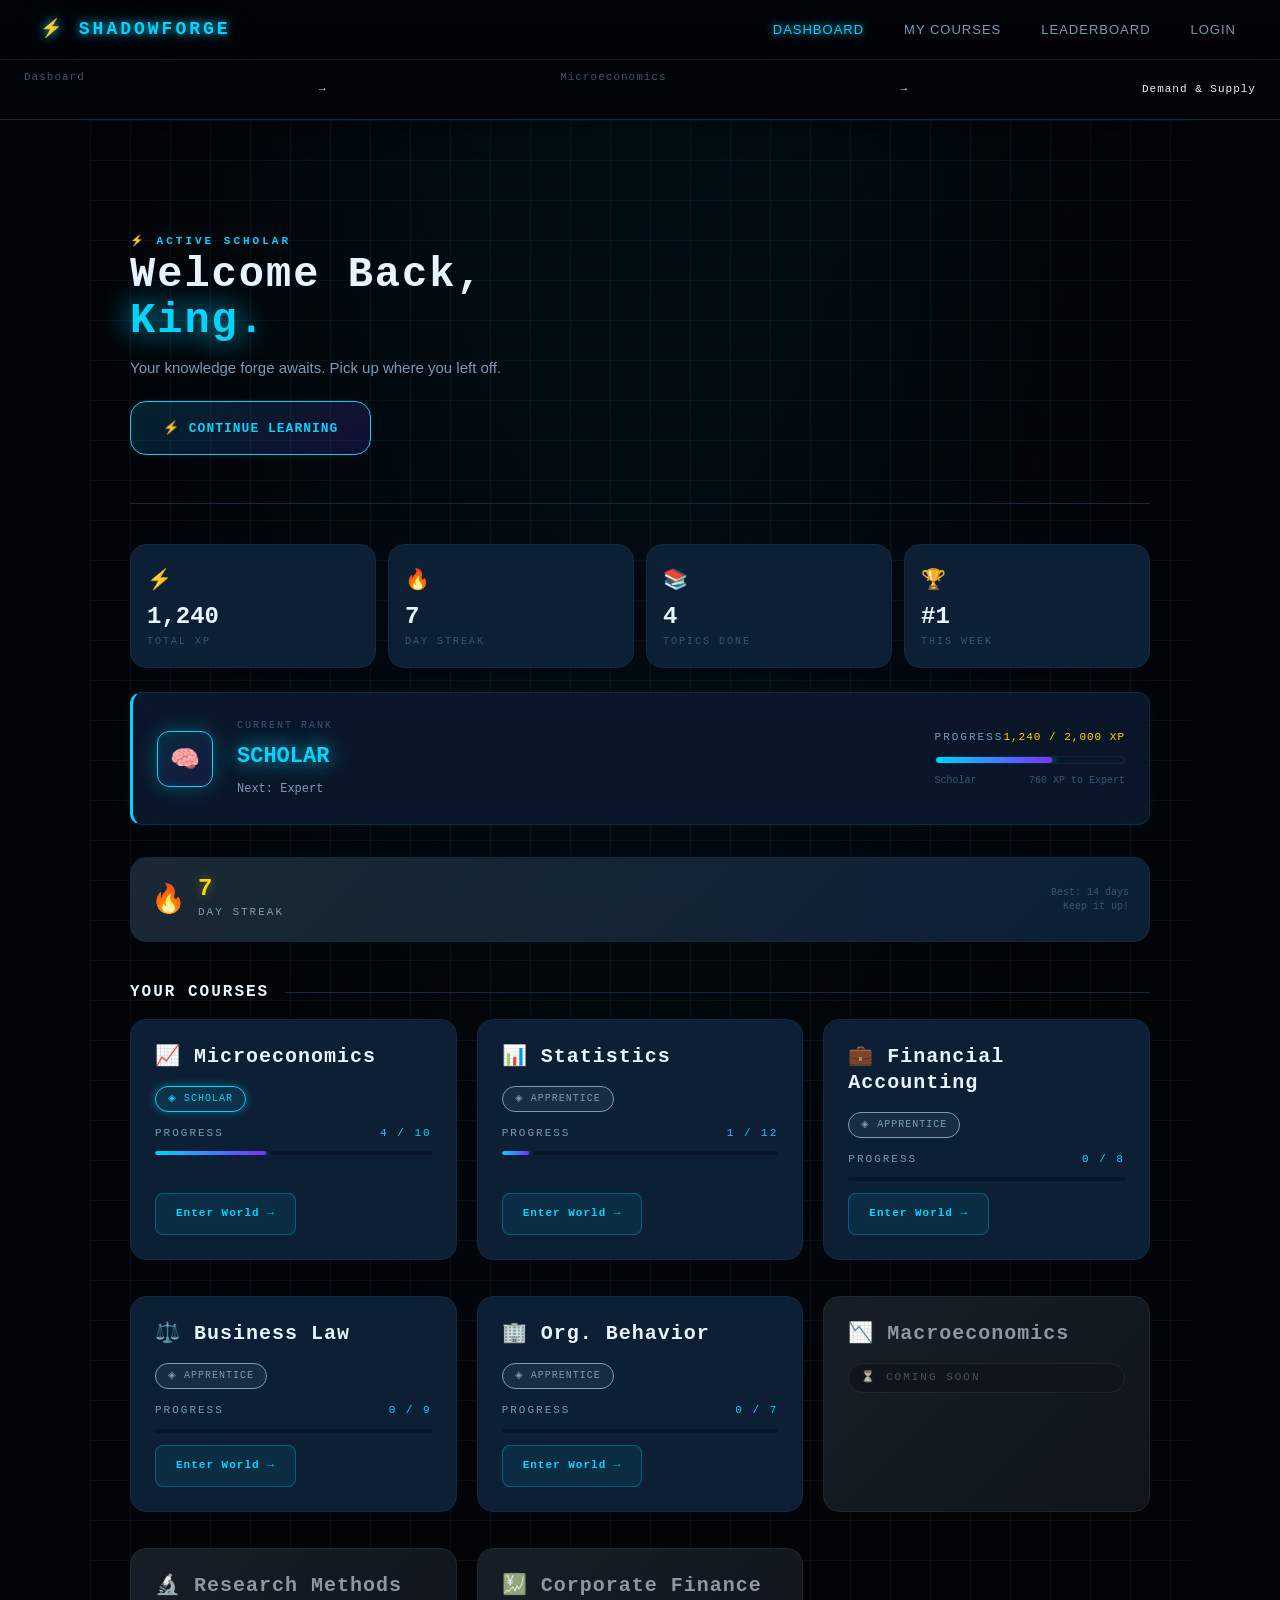
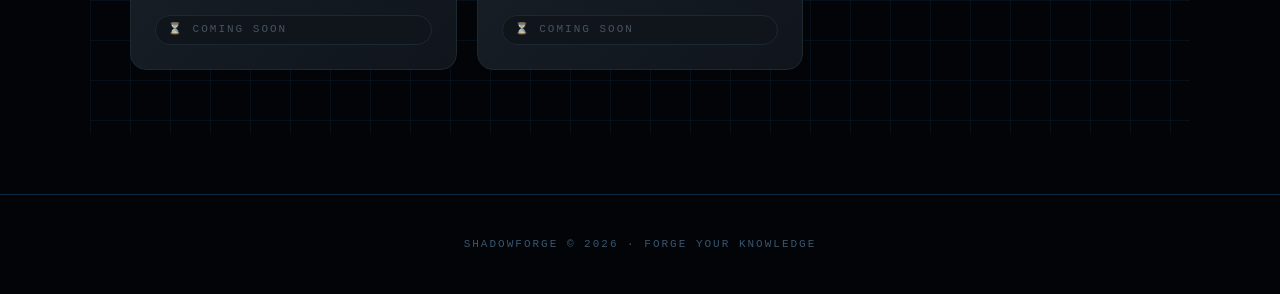
==== commit ac203f79: "Day 25 - JavaScript begins,hamburger menu, XP animations, DOM basics" ====
--- a/index.html
+++ b/index.html
@@ -73,7 +73,7 @@
     <section id="hero">
       <div class="text-eyebrow animate-in">⚡ Active Scholar</div>
       <h1 class="animate-in delay-1">
-        Welcome Back, <span class="text-neon">King.</span>
+        Welcome Back, <br> <span class="text-neon">King.</span>
       </h1>
       <p class="animate-in delay-2">
         Your knowledge forge awaits. Pick up where you left off.
@@ -273,6 +273,11 @@
     <p>ShadowForge &copy; 2026 · Forge Your Knowledge</p>
   </footer>
 
+  <!-- all your Html content -->
+
+  <!-- JS goes at the very bottom - just before the closing body tag -->
+   <script src="js/main.js"></script>
+
 </body>
 
 </html>
--- a/css/style.css
+++ b/css/style.css
@@ -237,6 +237,16 @@
     --subject-law-color: #ff3366;
     --subject-org-color: #00ff88;
     --subject-macro-color: #00ff88;
+
+    :root {
+        /* existing tokens stay */
+
+        /* ── ELEVATION TOKENS ── */
+        --elevation-1: 0 2px 8px rgba(0, 0, 0, 0.2);
+        --elevation-2: 0 4px 16px rgba(0, 0, 0, 0.3);
+        --elevation-3: 0 12px 32px rgba(0, 0, 0, 0.4);
+        --elevation-4: 0 20px 50px rgba(0, 0, 0, 0.5);
+    }
 
 }
 
@@ -4430,495 +4440,817 @@
 
 /* ── XP PROGRESS BAR ── */
 .xp-progress-wrap {
-  display: flex;
-  flex-direction: column;
-  gap: var(--space-2);
-  width: 100%;
+    display: flex;
+    flex-direction: column;
+    gap: var(--space-2);
+    width: 100%;
 }
 
 .xp-progress-header {
-  display: flex;
-  align-items: center;
-  justify-content: space-between;
+    display: flex;
+    align-items: center;
+    justify-content: space-between;
 }
 
 .xp-progress-label {
-  font-family: var(--font-display);
-  font-size: var(--text-xs);
-  color: var(--text-secondary);
-  letter-spacing: var(--tracking-wider);
-  text-transform: uppercase;
+    font-family: var(--font-display);
+    font-size: var(--text-xs);
+    color: var(--text-secondary);
+    letter-spacing: var(--tracking-wider);
+    text-transform: uppercase;
 }
 
 .xp-progress-value {
-  font-family: var(--font-mono);
-  font-size: var(--text-xs);
-  color: var(--neon-gold);
-  letter-spacing: var(--tracking-wide);
+    font-family: var(--font-mono);
+    font-size: var(--text-xs);
+    color: var(--neon-gold);
+    letter-spacing: var(--tracking-wide);
 }
 
 .xp-bar-track {
-  height: var(--xp-bar-height);
-  background: var(--bg-surface);
-  border-radius: var(--xp-bar-radius);
-  overflow: hidden;
-  border: 1px solid var(--border-dim);
-  position: relative;
+    height: var(--xp-bar-height);
+    background: var(--bg-surface);
+    border-radius: var(--xp-bar-radius);
+    overflow: hidden;
+    border: 1px solid var(--border-dim);
+    position: relative;
 }
 
 .xp-bar-fill {
-  height: 100%;
-  border-radius: var(--xp-bar-radius);
-  background: linear-gradient(
-    90deg,
-    var(--neon-cyan),
-    var(--neon-purple)
-  );
-  box-shadow:
-    0 0 10px var(--neon-cyan),
-    0 0 20px rgba(0, 212, 255, 0.3);
-  position: relative;
-  transition: width 1.2s cubic-bezier(0.4, 0, 0.2, 1);
+    height: 100%;
+    border-radius: var(--xp-bar-radius);
+    background: linear-gradient(90deg,
+            var(--neon-cyan),
+            var(--neon-purple));
+    box-shadow:
+        0 0 10px var(--neon-cyan),
+        0 0 20px rgba(0, 212, 255, 0.3);
+    position: relative;
+    transition: width 1.2s cubic-bezier(0.4, 0, 0.2, 1);
 }
 
 /* Shimmer on xp bar fill */
 .xp-bar-fill::after {
-  content: '';
-  position: absolute;
-  top: 0;
-  left: -100%;
-  width: 100%;
-  height: 100%;
-  background: linear-gradient(
-    90deg,
-    transparent,
-    rgba(255, 255, 255, 0.3),
-    transparent
-  );
-  animation: shimmer 2s infinite;
+    content: '';
+    position: absolute;
+    top: 0;
+    left: -100%;
+    width: 100%;
+    height: 100%;
+    background: linear-gradient(90deg,
+            transparent,
+            rgba(255, 255, 255, 0.3),
+            transparent);
+    animation: shimmer 2s infinite;
 }
 
 .xp-progress-footer {
-  display: flex;
-  justify-content: space-between;
-  font-family: var(--font-mono);
-  font-size: 10px;
-  color: var(--text-dim);
+    display: flex;
+    justify-content: space-between;
+    font-family: var(--font-mono);
+    font-size: 10px;
+    color: var(--text-dim);
 }
 
 /* ── STREAK COUNTER ── */
 .streak-widget {
-  display: flex;
-  align-items: center;
-  gap: var(--space-3);
-  background: var(--bg-card);
-  border: 1px solid var(--border-dim);
-  border-radius: var(--radius-lg);
-  padding: var(--space-4) var(--space-5);
-  position: relative;
-  overflow: hidden;
+    display: flex;
+    align-items: center;
+    gap: var(--space-3);
+    background: var(--bg-card);
+    border: 1px solid var(--border-dim);
+    border-radius: var(--radius-lg);
+    padding: var(--space-4) var(--space-5);
+    position: relative;
+    overflow: hidden;
 }
 
 .streak-widget::before {
-  content: '';
-  position: absolute;
-  inset: 0;
-  background: linear-gradient(
-    135deg,
-    rgba(255, 215, 0, 0.05),
-    transparent
-  );
-  pointer-events: none;
+    content: '';
+    position: absolute;
+    inset: 0;
+    background: linear-gradient(135deg,
+            rgba(255, 215, 0, 0.05),
+            transparent);
+    pointer-events: none;
 }
 
 .streak-icon {
-  font-size: 28px;
-  animation: streakPulse 1.5s ease-in-out infinite;
-  flex-shrink: 0;
+    font-size: 28px;
+    animation: streakPulse 1.5s ease-in-out infinite;
+    flex-shrink: 0;
 }
 
 .streak-info {
-  display: flex;
-  flex-direction: column;
-  gap: 2px;
+    display: flex;
+    flex-direction: column;
+    gap: 2px;
 }
 
 .streak-count {
-  font-family: var(--font-display);
-  font-size: var(--text-xl);
-  font-weight: 900;
-  color: var(--neon-gold);
-  line-height: 1;
-  text-shadow: var(--glow-gold-sm);
+    font-family: var(--font-display);
+    font-size: var(--text-xl);
+    font-weight: 900;
+    color: var(--neon-gold);
+    line-height: 1;
+    text-shadow: var(--glow-gold-sm);
 }
 
 .streak-label {
-  font-family: var(--font-display);
-  font-size: var(--text-xs);
-  color: var(--text-secondary);
-  letter-spacing: var(--tracking-wider);
-  text-transform: uppercase;
+    font-family: var(--font-display);
+    font-size: var(--text-xs);
+    color: var(--text-secondary);
+    letter-spacing: var(--tracking-wider);
+    text-transform: uppercase;
 }
 
 .streak-best {
-  font-family: var(--font-mono);
-  font-size: 10px;
-  color: var(--text-dim);
-  margin-left: auto;
-  text-align: right;
-  line-height: 1.4;
+    font-family: var(--font-mono);
+    font-size: 10px;
+    color: var(--text-dim);
+    margin-left: auto;
+    text-align: right;
+    line-height: 1.4;
 }
 
 /* ── RANK DISPLAY CARD ── */
 .rank-display {
-  display: flex;
-  flex-direction: column;
-  align-items: center;
-  gap: var(--space-3);
-  background: var(--bg-card);
-  border: 1px solid var(--border-dim);
-  border-radius: var(--radius-xl);
-  padding: var(--space-8) var(--space-6);
-  text-align: center;
-  position: relative;
-  overflow: hidden;
+    display: flex;
+    flex-direction: column;
+    align-items: center;
+    gap: var(--space-3);
+    background: var(--bg-card);
+    border: 1px solid var(--border-dim);
+    border-radius: var(--radius-xl);
+    padding: var(--space-8) var(--space-6);
+    text-align: center;
+    position: relative;
+    overflow: hidden;
 }
 
 .rank-display::before {
-  content: '';
-  position: absolute;
-  top: -50%;
-  left: -50%;
-  width: 200%;
-  height: 200%;
-  background: radial-gradient(
-    circle at center,
-    rgba(0, 212, 255, 0.05),
-    transparent 60%
-  );
-  pointer-events: none;
+    content: '';
+    position: absolute;
+    top: -50%;
+    left: -50%;
+    width: 200%;
+    height: 200%;
+    background: radial-gradient(circle at center,
+            rgba(0, 212, 255, 0.05),
+            transparent 60%);
+    pointer-events: none;
 }
 
 .rank-display-icon {
-  font-size: 48px;
-  animation: float 3s ease-in-out infinite;
+    font-size: 48px;
+    animation: float 3s ease-in-out infinite;
 }
 
 .rank-display-title {
-  font-family: var(--font-display);
-  font-size: var(--text-xs);
-  color: var(--text-dim);
-  letter-spacing: var(--tracking-widest);
-  text-transform: uppercase;
+    font-family: var(--font-display);
+    font-size: var(--text-xs);
+    color: var(--text-dim);
+    letter-spacing: var(--tracking-widest);
+    text-transform: uppercase;
 }
 
 .rank-display-name {
-  font-family: var(--font-display);
-  font-size: var(--text-2xl);
-  font-weight: 900;
-  color: var(--neon-cyan);
-  text-shadow:
-    0 0 20px var(--neon-cyan),
-    0 0 40px rgba(0, 212, 255, 0.3);
-  letter-spacing: var(--tracking-wide);
+    font-family: var(--font-display);
+    font-size: var(--text-2xl);
+    font-weight: 900;
+    color: var(--neon-cyan);
+    text-shadow:
+        0 0 20px var(--neon-cyan),
+        0 0 40px rgba(0, 212, 255, 0.3);
+    letter-spacing: var(--tracking-wide);
 }
 
 /* ── TOPIC PROGRESS BAR ── */
 .topic-progress-wrap {
-  display: flex;
-  flex-direction: column;
-  gap: var(--space-2);
+    display: flex;
+    flex-direction: column;
+    gap: var(--space-2);
 }
 
 .topic-progress-header {
-  display: flex;
-  align-items: center;
-  justify-content: space-between;
-  font-family: var(--font-display);
-  font-size: var(--text-xs);
-  letter-spacing: var(--tracking-wider);
+    display: flex;
+    align-items: center;
+    justify-content: space-between;
+    font-family: var(--font-display);
+    font-size: var(--text-xs);
+    letter-spacing: var(--tracking-wider);
 }
 
 .topic-progress-label {
-  color: var(--text-secondary);
-  text-transform: uppercase;
+    color: var(--text-secondary);
+    text-transform: uppercase;
 }
 
 .topic-progress-count {
-  color: var(--neon-cyan);
+    color: var(--neon-cyan);
 }
 
 .topic-progress-track {
-  height: 4px;
-  background: var(--bg-surface);
-  border-radius: var(--radius-full);
-  overflow: hidden;
+    height: 4px;
+    background: var(--bg-surface);
+    border-radius: var(--radius-full);
+    overflow: hidden;
 }
 
 .topic-progress-fill {
-  height: 100%;
-  background: linear-gradient(
-    90deg,
-    var(--neon-cyan),
-    var(--neon-purple)
-  );
-  border-radius: var(--radius-full);
-  box-shadow: 0 0 6px var(--neon-cyan);
-  transition: width 1s ease;
+    height: 100%;
+    background: linear-gradient(90deg,
+            var(--neon-cyan),
+            var(--neon-purple));
+    border-radius: var(--radius-full);
+    box-shadow: 0 0 6px var(--neon-cyan);
+    transition: width 1s ease;
 }
 
 /* ── STATS GRID ── */
 .stats-grid {
-  display: grid;
-  grid-template-columns: repeat(auto-fit, minmax(120px, 1fr));
-  gap: var(--space-3);
-  margin-bottom: var(--space-6);
+    display: grid;
+    grid-template-columns: repeat(auto-fit, minmax(120px, 1fr));
+    gap: var(--space-3);
+    margin-bottom: var(--space-6);
 }
 
 .stat-card {
-  background: var(--bg-card);
-  border: 1px solid var(--border-dim);
-  border-radius: var(--radius-lg);
-  padding: var(--space-4);
-  display: flex;
-  flex-direction: column;
-  gap: var(--space-1);
-  transition: var(--transition-base);
+    background: var(--bg-card);
+    border: 1px solid var(--border-dim);
+    border-radius: var(--radius-lg);
+    padding: var(--space-4);
+    display: flex;
+    flex-direction: column;
+    gap: var(--space-1);
+    transition: var(--transition-base);
 }
 
 .stat-card:hover {
-  border-color: var(--border-cyan);
-  transform: translateY(-2px);
+    border-color: var(--border-cyan);
+    transform: translateY(-2px);
 }
 
 .stat-card-icon {
-  font-size: 20px;
-  margin-bottom: var(--space-1);
+    font-size: 20px;
+    margin-bottom: var(--space-1);
 }
 
 .stat-card-value {
-  font-family: var(--font-display);
-  font-size: var(--text-xl);
-  font-weight: 900;
-  color: var(--text-primary);
-  line-height: 1;
+    font-family: var(--font-display);
+    font-size: var(--text-xl);
+    font-weight: 900;
+    color: var(--text-primary);
+    line-height: 1;
 }
 
 .stat-card-label {
-  font-family: var(--font-display);
-  font-size: 10px;
-  color: var(--text-dim);
-  letter-spacing: var(--tracking-wider);
-  text-transform: uppercase;
+    font-family: var(--font-display);
+    font-size: 10px;
+    color: var(--text-dim);
+    letter-spacing: var(--tracking-wider);
+    text-transform: uppercase;
 }
 
 /* ── ACHIEVEMENT CARD ── */
 .achievement-card {
-  display: flex;
-  align-items: center;
-  gap: var(--space-4);
-  background: var(--bg-card);
-  border: 1px solid var(--border-dim);
-  border-radius: var(--radius-lg);
-  padding: var(--space-4) var(--space-5);
-  transition: var(--transition-base);
-  position: relative;
-  overflow: hidden;
+    display: flex;
+    align-items: center;
+    gap: var(--space-4);
+    background: var(--bg-card);
+    border: 1px solid var(--border-dim);
+    border-radius: var(--radius-lg);
+    padding: var(--space-4) var(--space-5);
+    transition: var(--transition-base);
+    position: relative;
+    overflow: hidden;
 }
 
 .achievement-card.unlocked {
-  border-color: var(--border-gold);
-  box-shadow: var(--glow-gold-sm);
+    border-color: var(--border-gold);
+    box-shadow: var(--glow-gold-sm);
 }
 
 .achievement-card.locked {
-  opacity: 0.4;
-  filter: grayscale(1);
+    opacity: 0.4;
+    filter: grayscale(1);
 }
 
 .achievement-icon {
-  width: 48px;
-  height: 48px;
-  border-radius: var(--radius-md);
-  background: linear-gradient(
-    135deg,
-    rgba(255, 215, 0, 0.1),
-    rgba(255, 215, 0, 0.05)
-  );
-  border: 1px solid var(--border-gold);
-  display: flex;
-  align-items: center;
-  justify-content: center;
-  font-size: 22px;
-  flex-shrink: 0;
+    width: 48px;
+    height: 48px;
+    border-radius: var(--radius-md);
+    background: linear-gradient(135deg,
+            rgba(255, 215, 0, 0.1),
+            rgba(255, 215, 0, 0.05));
+    border: 1px solid var(--border-gold);
+    display: flex;
+    align-items: center;
+    justify-content: center;
+    font-size: 22px;
+    flex-shrink: 0;
 }
 
 .achievement-info {
-  flex: 1;
+    flex: 1;
 }
 
 .achievement-name {
-  font-family: var(--font-display);
-  font-size: var(--text-sm);
-  font-weight: 700;
-  color: var(--text-primary);
-  margin-bottom: 4px;
+    font-family: var(--font-display);
+    font-size: var(--text-sm);
+    font-weight: 700;
+    color: var(--text-primary);
+    margin-bottom: 4px;
 }
 
 .achievement-desc {
-  font-size: var(--text-xs);
-  color: var(--text-secondary);
-  line-height: 1.4;
+    font-size: var(--text-xs);
+    color: var(--text-secondary);
+    line-height: 1.4;
 }
 
 .achievement-xp {
-  font-family: var(--font-mono);
-  font-size: var(--text-xs);
-  color: var(--neon-gold);
-  flex-shrink: 0;
+    font-family: var(--font-mono);
+    font-size: var(--text-xs);
+    color: var(--neon-gold);
+    flex-shrink: 0;
 }
 
 /* ── XP GAIN TOAST ── */
 .xp-toast {
-  position: fixed;
-  top: 80px;
-  right: var(--space-5);
-  background: var(--bg-card);
-  border: 1px solid var(--border-gold);
-  border-radius: var(--radius-lg);
-  padding: var(--space-3) var(--space-5);
-  display: flex;
-  align-items: center;
-  gap: var(--space-3);
-  font-family: var(--font-display);
-  font-size: var(--text-sm);
-  color: var(--neon-gold);
-  box-shadow:
-    var(--glow-gold-sm),
-    0 8px 30px rgba(0, 0, 0, 0.4);
-  z-index: var(--z-toast);
-  animation: slideInRight 0.3s ease forwards;
-  pointer-events: none;
-}
-
-.xp-toast-icon { font-size: 20px; }
+    position: fixed;
+    top: 80px;
+    right: var(--space-5);
+    background: var(--bg-card);
+    border: 1px solid var(--border-gold);
+    border-radius: var(--radius-lg);
+    padding: var(--space-3) var(--space-5);
+    display: flex;
+    align-items: center;
+    gap: var(--space-3);
+    font-family: var(--font-display);
+    font-size: var(--text-sm);
+    color: var(--neon-gold);
+    box-shadow:
+        var(--glow-gold-sm),
+        0 8px 30px rgba(0, 0, 0, 0.4);
+    z-index: var(--z-toast);
+    animation: slideInRight 0.3s ease forwards;
+    pointer-events: none;
+}
+
+.xp-toast-icon {
+    font-size: 20px;
+}
 
 .xp-toast-amount {
-  font-size: var(--text-lg);
-  font-weight: 900;
-  text-shadow: var(--glow-gold-sm);
+    font-size: var(--text-lg);
+    font-weight: 900;
+    text-shadow: var(--glow-gold-sm);
 }
 
 /* ── LEVEL UP BANNER ── */
 .level-up-banner {
-  position: fixed;
-  top: 50%;
-  left: 50%;
-  transform: translate(-50%, -50%);
-  background: var(--bg-card);
-  border: 2px solid var(--neon-gold);
-  border-radius: var(--radius-2xl);
-  padding: var(--space-10) var(--space-12);
-  text-align: center;
-  z-index: var(--z-modal);
-  box-shadow:
-    var(--glow-gold-md),
-    0 0 80px rgba(255, 215, 0, 0.2),
-    0 32px 80px rgba(0, 0, 0, 0.6);
-  animation: scaleIn 0.4s cubic-bezier(0.34, 1.56, 0.64, 1) forwards;
-  max-width: 360px;
-  width: 90%;
+    position: fixed;
+    top: 50%;
+    left: 50%;
+    transform: translate(-50%, -50%);
+    background: var(--bg-card);
+    border: 2px solid var(--neon-gold);
+    border-radius: var(--radius-2xl);
+    padding: var(--space-10) var(--space-12);
+    text-align: center;
+    z-index: var(--z-modal);
+    box-shadow:
+        var(--glow-gold-md),
+        0 0 80px rgba(255, 215, 0, 0.2),
+        0 32px 80px rgba(0, 0, 0, 0.6);
+    animation: scaleIn 0.4s cubic-bezier(0.34, 1.56, 0.64, 1) forwards;
+    max-width: 360px;
+    width: 90%;
 }
 
 .level-up-icon {
-  font-size: 56px;
-  display: block;
-  margin-bottom: var(--space-4);
-  animation: float 2s ease-in-out infinite;
+    font-size: 56px;
+    display: block;
+    margin-bottom: var(--space-4);
+    animation: float 2s ease-in-out infinite;
 }
 
 .level-up-label {
-  font-family: var(--font-display);
-  font-size: var(--text-xs);
-  color: var(--neon-gold);
-  letter-spacing: var(--tracking-widest);
-  text-transform: uppercase;
-  margin-bottom: var(--space-2);
+    font-family: var(--font-display);
+    font-size: var(--text-xs);
+    color: var(--neon-gold);
+    letter-spacing: var(--tracking-widest);
+    text-transform: uppercase;
+    margin-bottom: var(--space-2);
 }
 
 .level-up-rank {
-  font-family: var(--font-display);
-  font-size: var(--text-3xl);
-  font-weight: 900;
-  color: var(--text-primary);
-  text-shadow:
-    0 0 20px var(--neon-gold),
-    0 0 40px rgba(255, 215, 0, 0.4);
-  margin-bottom: var(--space-3);
+    font-family: var(--font-display);
+    font-size: var(--text-3xl);
+    font-weight: 900;
+    color: var(--text-primary);
+    text-shadow:
+        0 0 20px var(--neon-gold),
+        0 0 40px rgba(255, 215, 0, 0.4);
+    margin-bottom: var(--space-3);
 }
 
 .level-up-desc {
-  font-size: var(--text-base);
-  color: var(--text-secondary);
-  margin-bottom: var(--space-6);
-  line-height: var(--leading-relaxed);
+    font-size: var(--text-base);
+    color: var(--text-secondary);
+    margin-bottom: var(--space-6);
+    line-height: var(--leading-relaxed);
 }
 
 /* ── COMING SOON BADGE ── */
 .badge-coming-soon {
-  display: inline-flex;
-  align-items: center;
-  gap: var(--space-1);
-  background: var(--bg-surface);
-  border: 1px solid var(--border-dim);
-  border-radius: var(--badge-radius);
-  padding: var(--badge-padding);
-  font-family: var(--font-display);
-  font-size: var(--badge-font-size);
-  color: var(--text-dim);
-  letter-spacing: var(--tracking-wider);
-  text-transform: uppercase;
+    display: inline-flex;
+    align-items: center;
+    gap: var(--space-1);
+    background: var(--bg-surface);
+    border: 1px solid var(--border-dim);
+    border-radius: var(--badge-radius);
+    padding: var(--badge-padding);
+    font-family: var(--font-display);
+    font-size: var(--badge-font-size);
+    color: var(--text-dim);
+    letter-spacing: var(--tracking-wider);
+    text-transform: uppercase;
 }
 
 /* ── PROGRESS RING — circular progress ── */
 .progress-ring-wrap {
-  position: relative;
-  width: 80px;
-  height: 80px;
-  flex-shrink: 0;
+    position: relative;
+    width: 80px;
+    height: 80px;
+    flex-shrink: 0;
 }
 
 .progress-ring {
-  transform: rotate(-90deg);
-  width: 80px;
-  height: 80px;
+    transform: rotate(-90deg);
+    width: 80px;
+    height: 80px;
 }
 
 .progress-ring-bg {
-  fill: none;
-  stroke: var(--bg-surface);
-  stroke-width: 6;
+    fill: none;
+    stroke: var(--bg-surface);
+    stroke-width: 6;
 }
 
 .progress-ring-fill {
-  fill: none;
-  stroke: url(#progressGradient);
-  stroke-width: 6;
-  stroke-linecap: round;
-  stroke-dasharray: 220;
-  stroke-dashoffset: 80;
-  transition: stroke-dashoffset 1s ease;
-  filter: drop-shadow(0 0 4px var(--neon-cyan));
+    fill: none;
+    stroke: url(#progressGradient);
+    stroke-width: 6;
+    stroke-linecap: round;
+    stroke-dasharray: 220;
+    stroke-dashoffset: 80;
+    transition: stroke-dashoffset 1s ease;
+    filter: drop-shadow(0 0 4px var(--neon-cyan));
 }
 
 .progress-ring-text {
-  position: absolute;
-  top: 50%;
-  left: 50%;
-  transform: translate(-50%, -50%);
-  font-family: var(--font-display);
-  font-size: var(--text-sm);
-  font-weight: 700;
-  color: var(--neon-cyan);
-  text-align: center;
+    position: absolute;
+    top: 50%;
+    left: 50%;
+    transform: translate(-50%, -50%);
+    font-family: var(--font-display);
+    font-size: var(--text-sm);
+    font-weight: 700;
+    color: var(--neon-cyan);
+    text-align: center;
+}
+
+
+/* ══════════════════════════════════════════
+   DAY 23 — UNIFIED CARD SYSTEM
+══════════════════════════════════════════ */
+
+/* ── BASE CARD — every card inherits this foundation ── */
+.card-base {
+    background: var(--card-bg);
+    border: 1px solid var(--card-border);
+    border-radius: var(--card-radius);
+    box-shadow: var(--elevation-2);
+    transition: var(--transition-base);
+    position: relative;
+    overflow: hidden;
+}
+
+.card-base:hover {
+    box-shadow: var(--elevation-3);
+    transform: translateY(-3px);
+}
+
+/* ── CARD TOP GLOW LINE — signature ShadowForge detail ── */
+.card-glow-line::before {
+    content: '';
+    position: absolute;
+    top: 0;
+    left: 0;
+    right: 0;
+    height: 2px;
+    background: linear-gradient(90deg,
+            transparent,
+            var(--subject-color, var(--neon-cyan)),
+            transparent);
+    opacity: 0;
+    transition: opacity 0.3s ease;
+}
+
+.card-glow-line:hover::before {
+    opacity: 1;
+}
+
+/* ── COURSE CARD — refined ── */
+.course-card {
+    background: var(--card-bg);
+    border: 1px solid var(--card-border);
+    border-radius: var(--card-radius);
+    padding: var(--card-padding);
+    box-shadow: var(--elevation-2);
+    transition: var(--transition-base);
+    cursor: pointer;
+    position: relative;
+    overflow: hidden;
+    display: flex;
+    flex-direction: column;
+    gap: var(--space-3);
+}
+
+.course-card::before {
+    content: '';
+    position: absolute;
+    top: 0;
+    left: 0;
+    right: 0;
+    height: 2px;
+    background: linear-gradient(90deg,
+            transparent,
+            var(--subject-color, var(--neon-cyan)),
+            transparent);
+    opacity: 0;
+    transition: opacity 0.3s ease;
+}
+
+.course-card:hover {
+    border-color: var(--subject-color, var(--border-cyan));
+    box-shadow:
+        var(--elevation-3),
+        0 0 24px color-mix(in srgb, var(--subject-color, var(--neon-cyan)) 15%, transparent);
+    transform: translateY(-4px);
+}
+
+.course-card:hover::before {
+    opacity: 1;
+}
+
+.course-card h3 {
+    font-size: var(--text-lg);
+    margin-bottom: var(--space-1);
+}
+
+.course-card .rank-tag {
+    align-self: flex-start;
+}
+
+.course-card .btn-primary {
+    margin-top: auto;
+    align-self: flex-start;
+}
+
+/* Coming soon variant */
+.course-card.coming-soon {
+    opacity: 0.4;
+    cursor: default;
+    pointer-events: none;
+    filter: grayscale(0.6);
+}
+
+.course-card.coming-soon h3 {
+    color: var(--text-secondary);
+}
+
+/* ── RANK TAG ── */
+.rank-tag {
+    display: inline-flex;
+    align-items: center;
+    gap: var(--space-1);
+    border-radius: var(--radius-full);
+    padding: 3px var(--space-3);
+    font-family: var(--font-display);
+    font-size: 10px;
+    letter-spacing: var(--tracking-wide);
+    width: fit-content;
+}
+
+/* ── TOPIC NODE CARD — refined ── */
+.topic-node {
+    background: var(--card-bg);
+    border: 1px solid var(--card-border);
+    border-radius: var(--card-radius);
+    padding: var(--space-5);
+    box-shadow: var(--elevation-1);
+    display: grid;
+    grid-template-columns: auto 1fr auto;
+    align-items: center;
+    gap: var(--space-4);
+    cursor: pointer;
+    transition: var(--transition-base);
+    text-decoration: none;
+}
+
+.topic-node:hover:not(.locked-node) {
+    box-shadow: var(--elevation-2);
+    border-color: var(--border-cyan);
+    transform: translateX(6px);
+}
+
+.topic-node.active-node {
+    border-color: var(--neon-cyan);
+    background: var(--bg-card-hover);
+    box-shadow:
+        var(--elevation-3),
+        var(--glow-cyan-md),
+        inset 0 0 24px rgba(0, 212, 255, 0.04);
+}
+
+.topic-node.completed-node {
+    border-color: var(--border-green);
+}
+
+.topic-node.completed-node:hover {
+    box-shadow:
+        var(--elevation-2),
+        var(--glow-green-sm);
+}
+
+.topic-node.locked-node {
+    opacity: 0.4;
+    cursor: default;
+    pointer-events: none;
+    box-shadow: none;
+}
+
+/* ── QUIZ QUESTION CARD — refined ── */
+.quiz-question {
+    background: var(--card-bg);
+    border: 1px solid var(--card-border);
+    border-radius: var(--card-radius);
+    padding: var(--card-padding);
+    box-shadow: var(--elevation-1);
+    margin-bottom: var(--space-5);
+    display: flex;
+    flex-direction: column;
+    gap: var(--space-4);
+    transition: var(--transition-base);
+}
+
+.quiz-question:hover {
+    box-shadow: var(--elevation-2);
+    border-color: var(--border-subtle);
+}
+
+.quiz-question.answered-correct {
+    border-color: var(--border-green);
+    box-shadow: var(--glow-green-sm);
+}
+
+.quiz-question.answered-wrong {
+    border-color: var(--border-red);
+    box-shadow: var(--glow-red-sm);
+}
+
+/* ── PODIUM CARD — refined ── */
+.podium-card {
+    background: var(--card-bg);
+    border: 1px solid var(--card-border);
+    border-radius: var(--card-radius);
+    padding: var(--space-6) var(--space-5);
+    box-shadow: var(--elevation-2);
+    transition: var(--transition-base);
+    text-align: center;
+    display: flex;
+    flex-direction: column;
+    align-items: center;
+    gap: var(--space-2);
+}
+
+.podium-card:hover {
+    box-shadow: var(--elevation-3);
+    transform: translateY(-4px);
+}
+
+#first-place {
+    border-color: var(--border-gold);
+    box-shadow:
+        var(--elevation-3),
+        var(--glow-gold-sm);
+}
+
+#second-place {
+    border-color: rgba(192, 192, 192, 0.3);
+}
+
+#third-place {
+    border-color: rgba(205, 127, 50, 0.3);
+}
+
+/* ── STAT CARD — refined ── */
+.stat-card {
+    background: var(--card-bg);
+    border: 1px solid var(--card-border);
+    border-radius: var(--card-radius);
+    padding: var(--card-padding-sm);
+    box-shadow: var(--elevation-1);
+    transition: var(--transition-base);
+}
+
+.stat-card:hover {
+    box-shadow: var(--elevation-2);
+    border-color: var(--border-cyan);
+    transform: translateY(-2px);
+}
+
+/* ── STORY/EXAM CARD — refined ── */
+.story-card,
+.exam-section {
+    background: var(--card-bg);
+    border: 1px solid var(--card-border);
+    border-radius: var(--card-radius);
+    padding: var(--space-7, 28px);
+    box-shadow: var(--elevation-1);
+    transition: var(--transition-base);
+}
+
+.story-card:hover,
+.exam-section:hover {
+    box-shadow: var(--elevation-2);
+}
+
+/* ── AUTH BOX CARD — refined ── */
+#login-box,
+#signup-box {
+    background: var(--card-bg);
+    border: 1px solid var(--card-border);
+    border-radius: var(--radius-xl);
+    box-shadow: var(--elevation-3);
+}
+
+/* ── CARD SKELETON LOADING STATE ── */
+.card-skeleton {
+    background: var(--card-bg);
+    border: 1px solid var(--card-border);
+    border-radius: var(--card-radius);
+    padding: var(--card-padding);
+    display: flex;
+    flex-direction: column;
+    gap: var(--space-3);
+}
+
+/* ── FEATURED CARD VARIANT — for special highlights ── */
+.card-featured {
+    border-color: var(--neon-cyan);
+    box-shadow:
+        var(--elevation-4),
+        var(--glow-cyan-md);
+    position: relative;
+}
+
+.card-featured::after {
+    content: '✦ FEATURED';
+    position: absolute;
+    top: var(--space-3);
+    right: var(--space-3);
+    font-family: var(--font-display);
+    font-size: 9px;
+    letter-spacing: var(--tracking-wider);
+    color: var(--neon-cyan);
+    background: rgba(0, 212, 255, 0.1);
+    border: 1px solid var(--border-cyan);
+    border-radius: var(--radius-full);
+    padding: 2px var(--space-2);
+}
+
+/* ── CARD CONTENT SPACING UTILITIES ── */
+.card-header {
+    display: flex;
+    align-items: center;
+    justify-content: space-between;
+    margin-bottom: var(--space-4);
+    padding-bottom: var(--space-3);
+    border-bottom: 1px solid var(--border-dim);
+}
+
+.card-body {
+    flex: 1;
+}
+
+
+.card-footer {
+    margin-top: var(--space-4);
+    padding-top: var(--space-4);
+    border-top: 1px solid var(--border-dim);
 }
